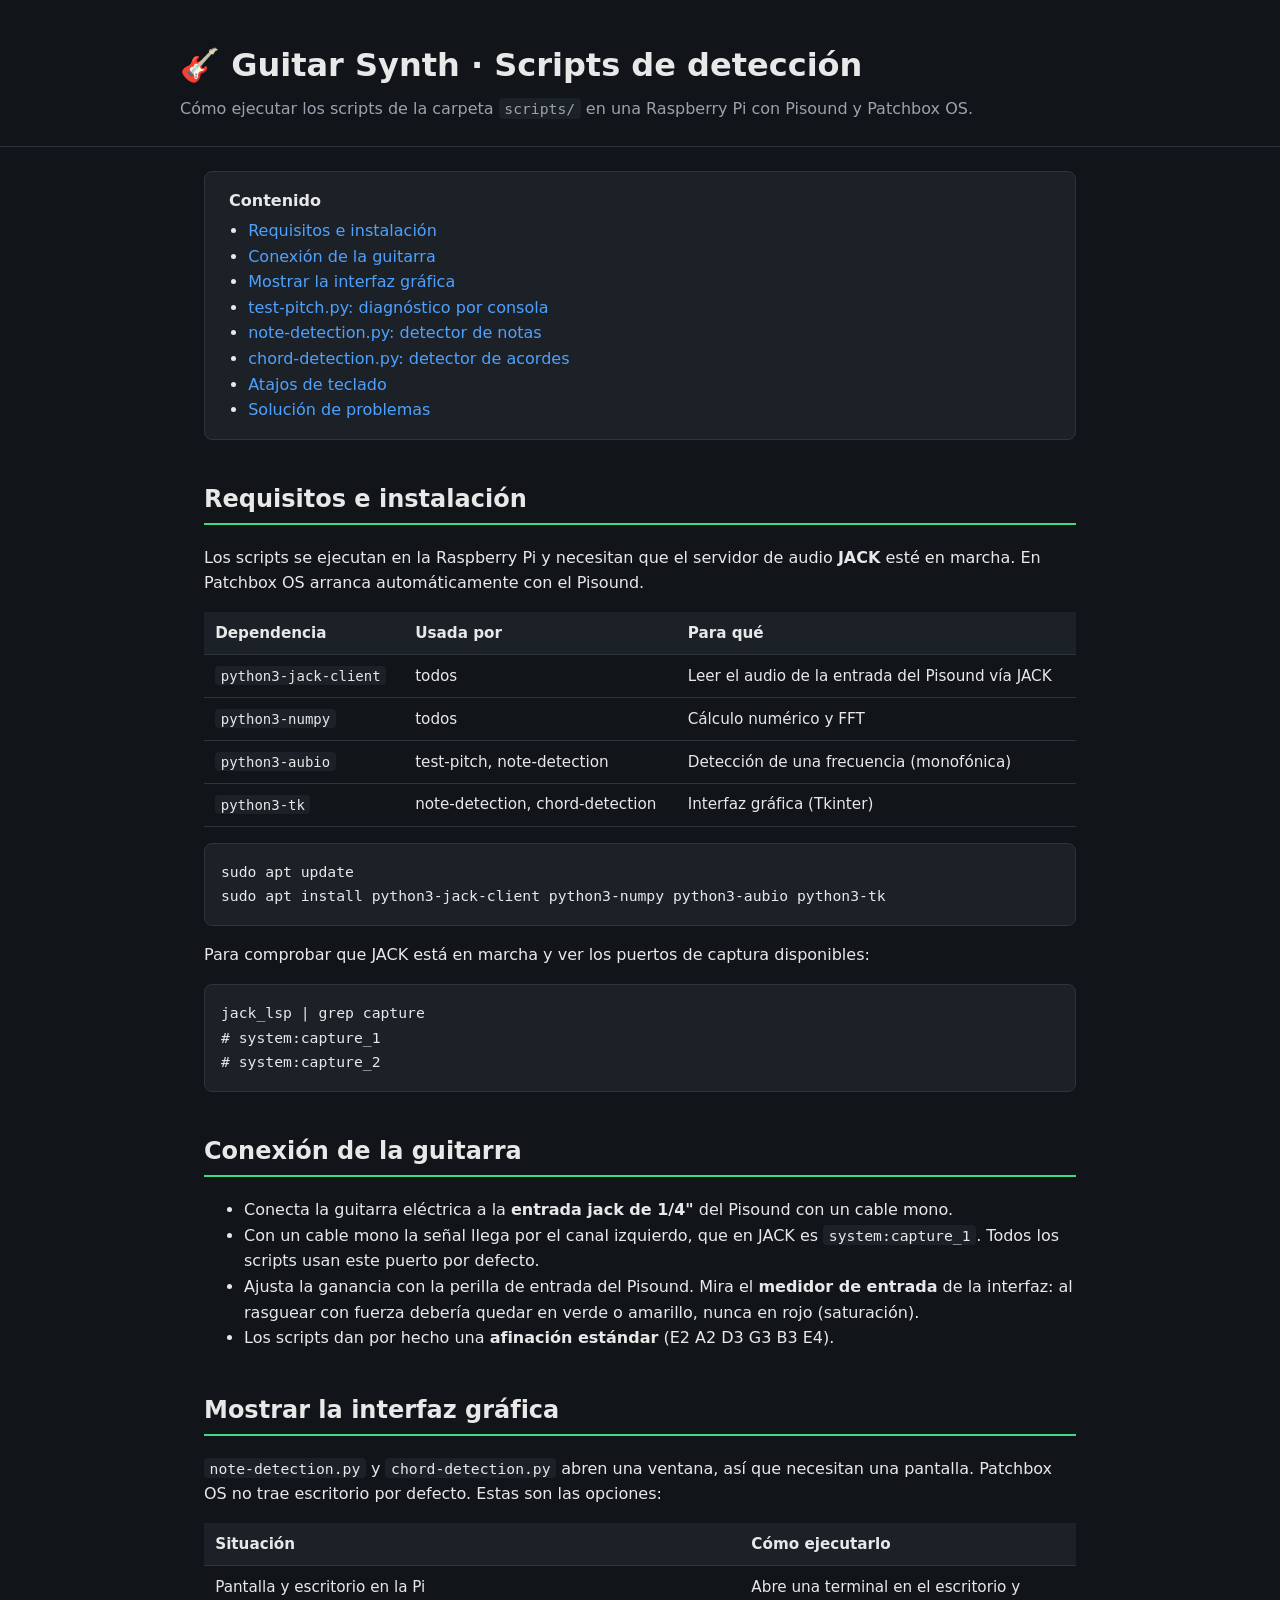
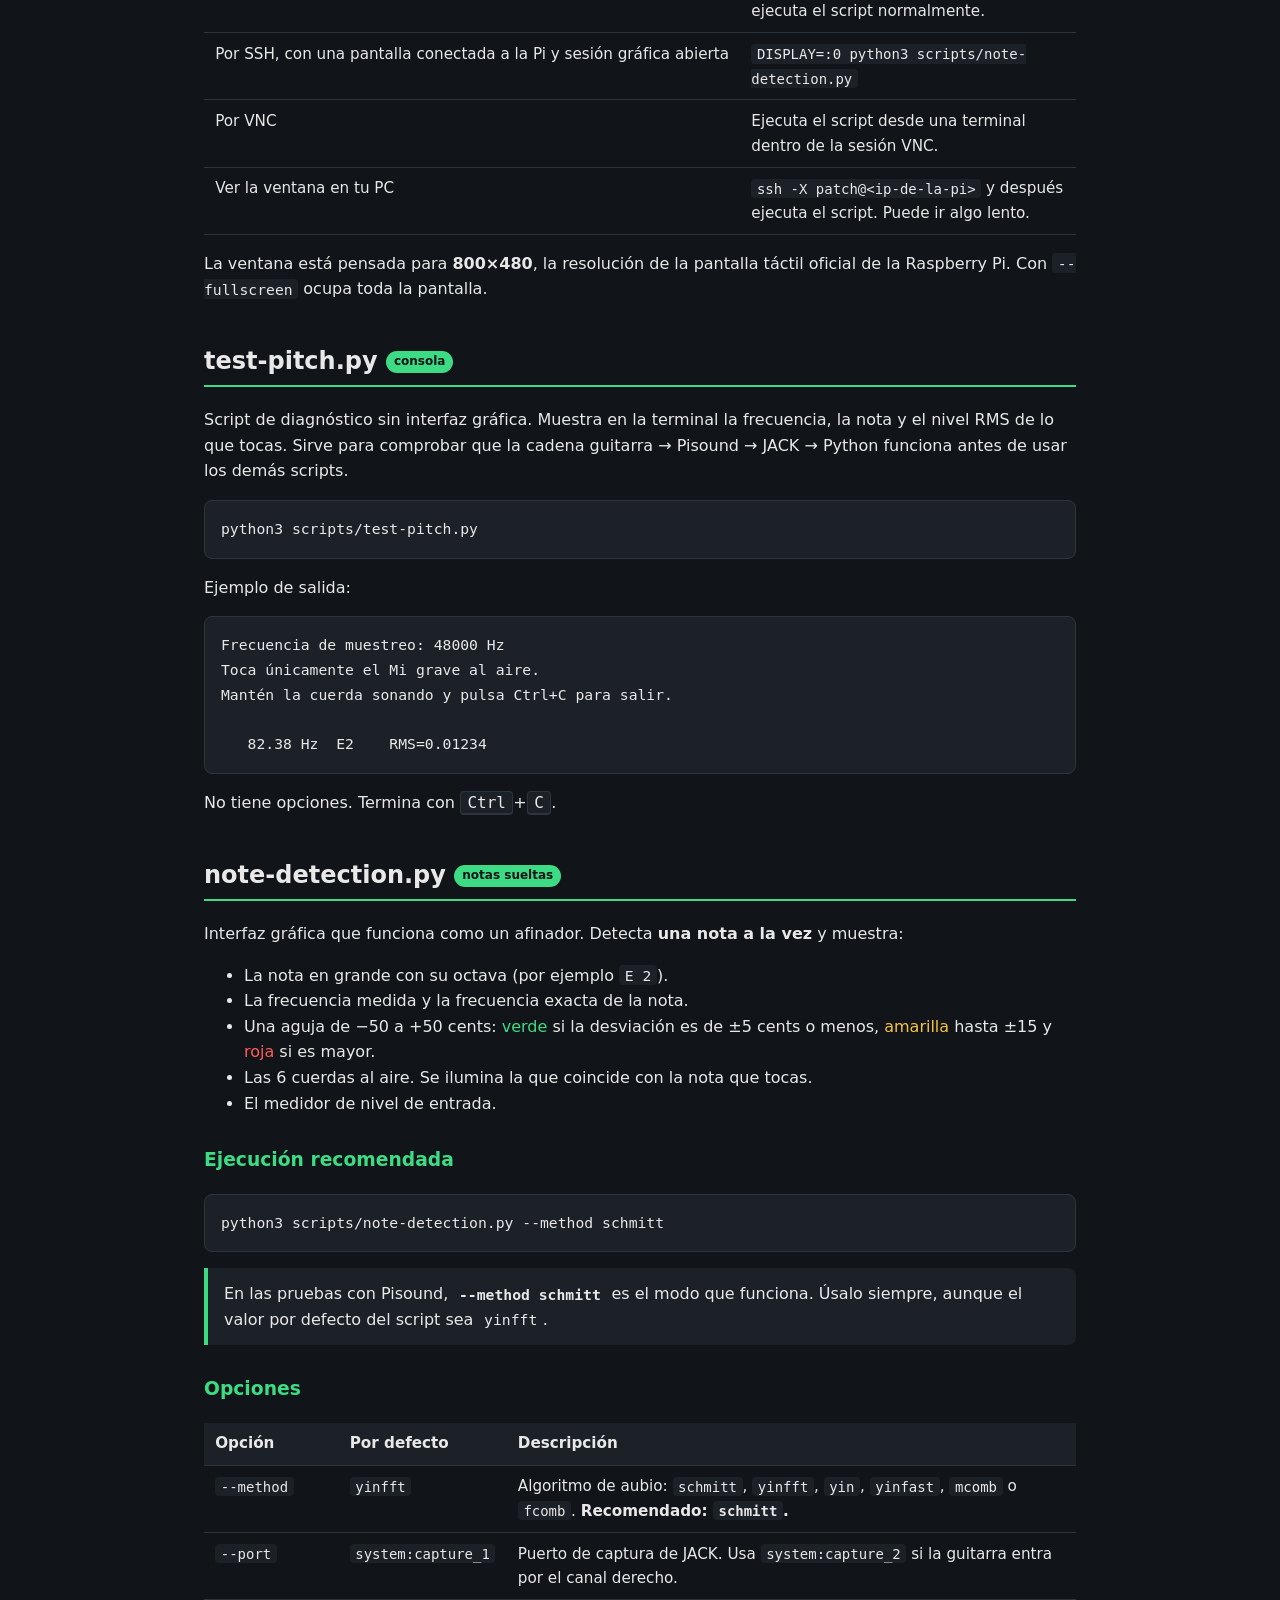
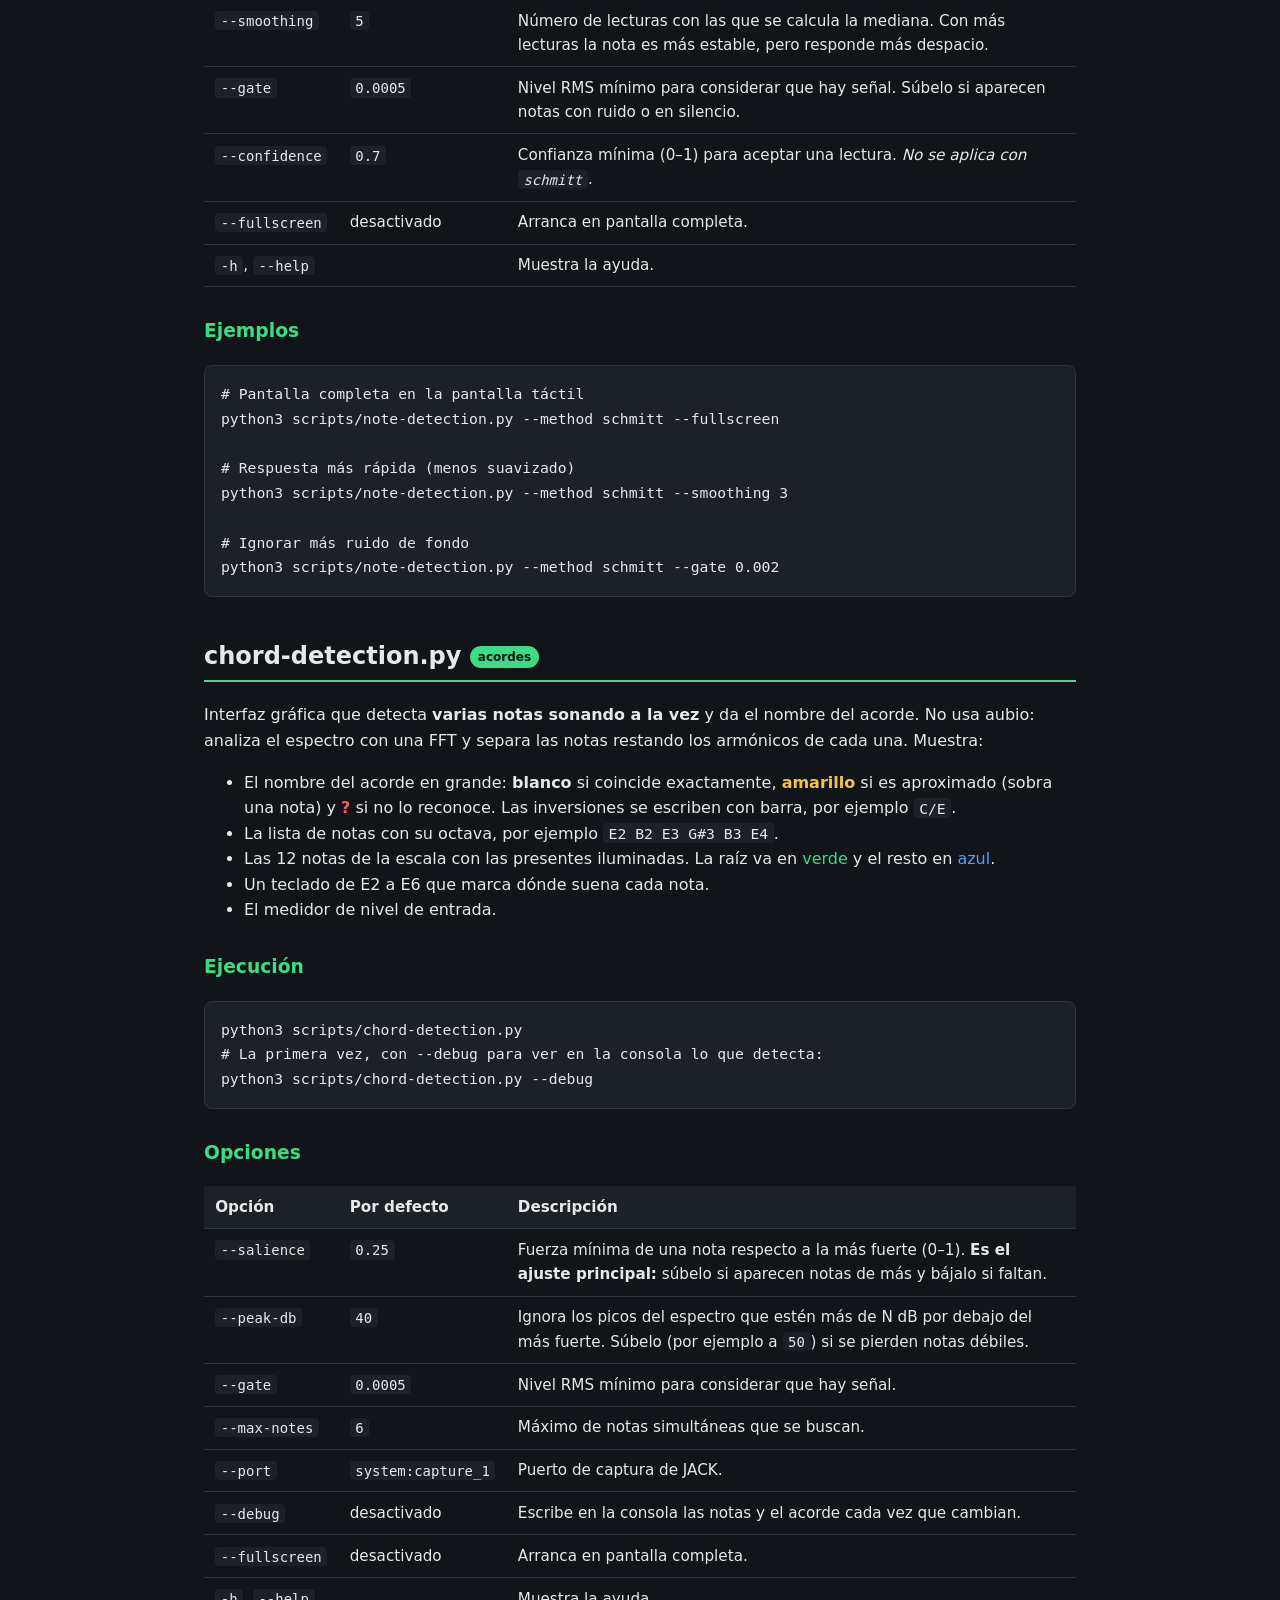
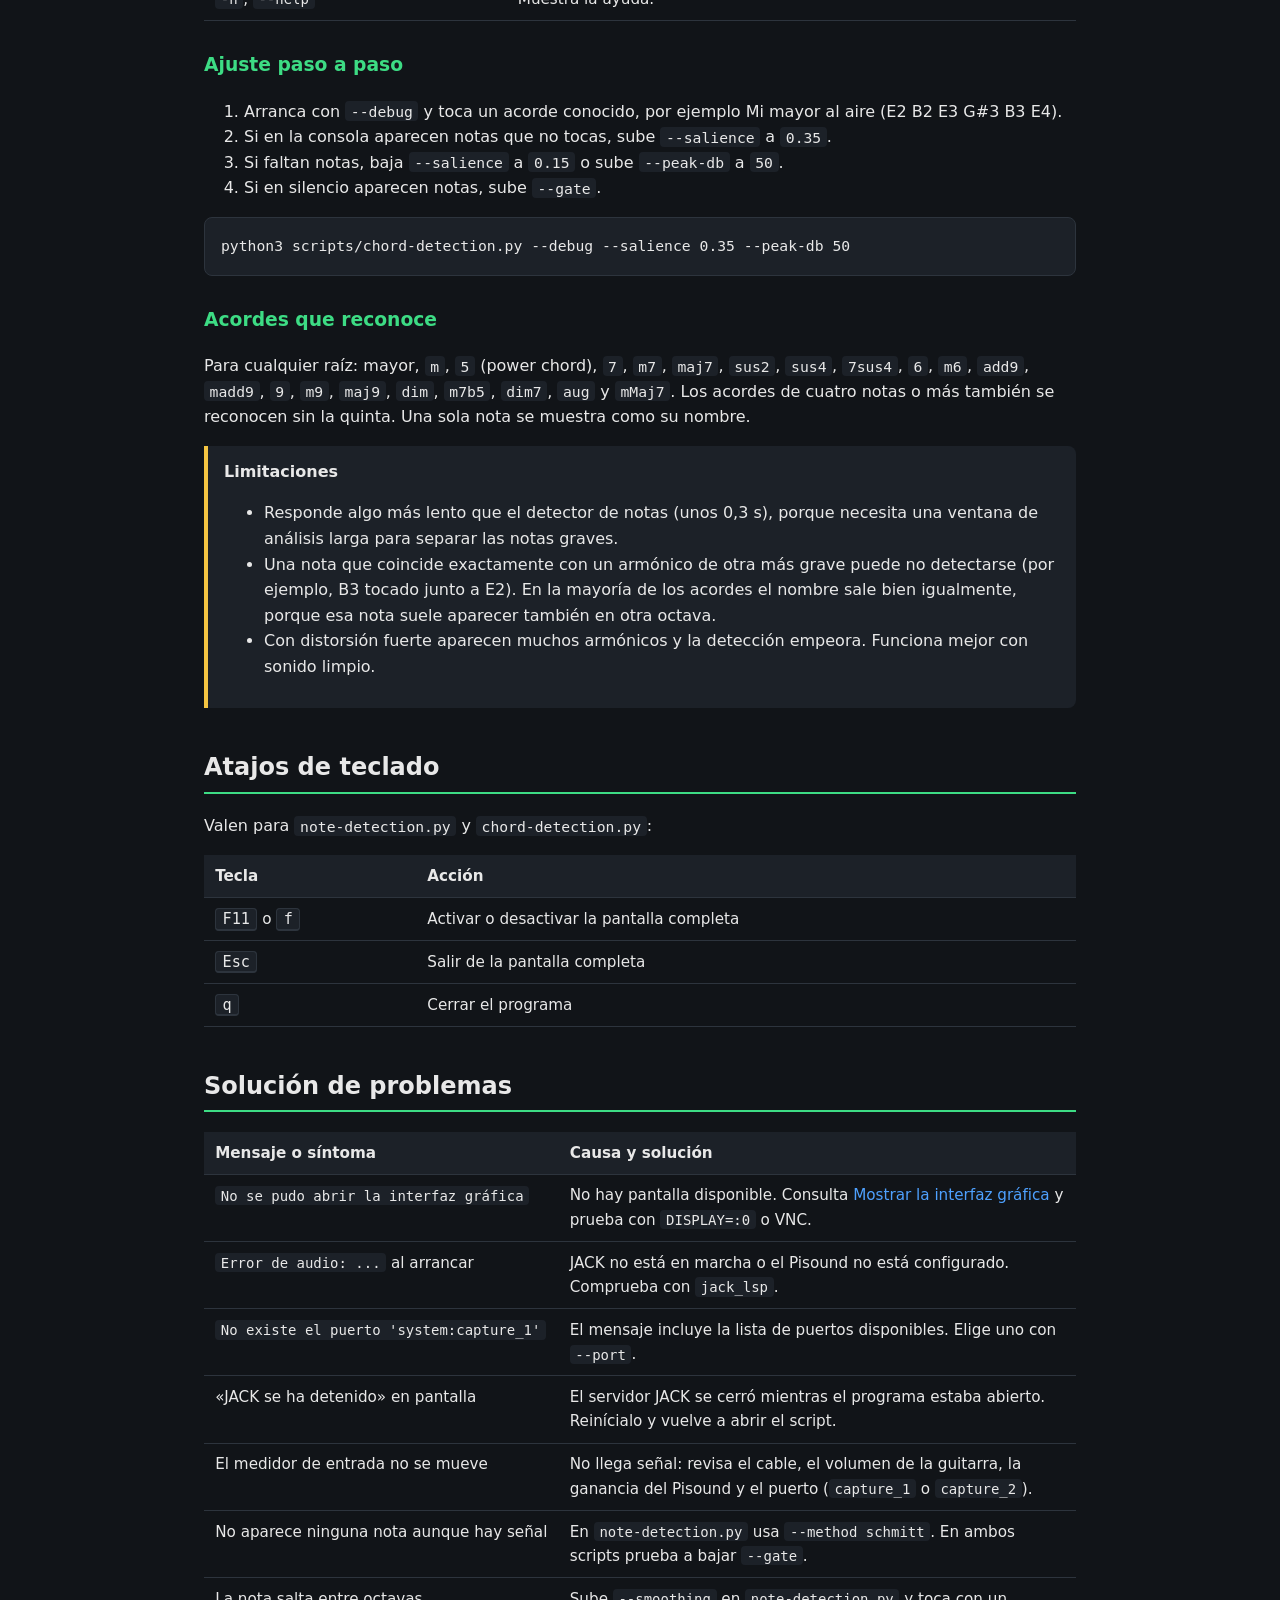
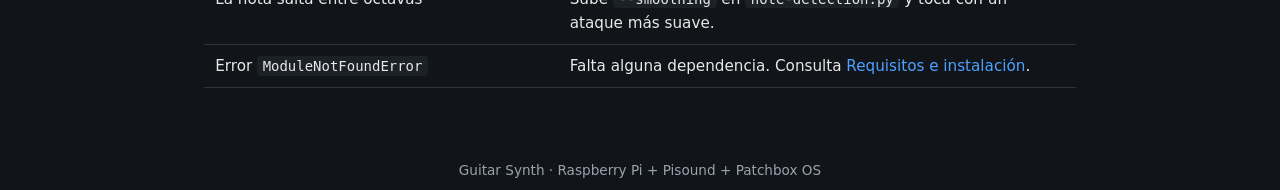
==== documentation.html @ 68bb624c "* Scripts documentation" ====
<!DOCTYPE html>
<html lang="es">
<head>
<meta charset="UTF-8">
<meta name="viewport" content="width=device-width, initial-scale=1.0">
<title>Guitar Synth · Documentación de scripts</title>
<style>
  :root {
    --bg: #111418;
    --panel: #1c2128;
    --fg: #e8e8e8;
    --dim: #9aa3ad;
    --accent: #3ddc84;
    --blue: #4ea1ff;
    --yellow: #f5c542;
    --red: #ff5c5c;
    --border: #2d343d;
  }
  * { box-sizing: border-box; }
  body {
    margin: 0;
    background: var(--bg);
    color: var(--fg);
    font-family: "DejaVu Sans", system-ui, sans-serif;
    line-height: 1.6;
  }
  header {
    padding: 2.5rem 1.5rem 1.5rem;
    border-bottom: 1px solid var(--border);
  }
  header h1 { margin: 0 0 .3rem; font-size: 2rem; }
  header p { margin: 0; color: var(--dim); }
  main { max-width: 920px; margin: 0 auto; padding: 1.5rem; }
  nav {
    background: var(--panel);
    border: 1px solid var(--border);
    border-radius: 8px;
    padding: 1rem 1.5rem;
    margin-bottom: 2rem;
  }
  nav ul { margin: .3rem 0 0; padding-left: 1.2rem; }
  a { color: var(--blue); text-decoration: none; }
  a:hover { text-decoration: underline; }
  h2 {
    margin-top: 2.5rem;
    padding-bottom: .3rem;
    border-bottom: 2px solid var(--accent);
  }
  h3 { margin-top: 1.8rem; color: var(--accent); }
  code {
    font-family: "DejaVu Sans Mono", monospace;
    background: var(--panel);
    padding: .1rem .35rem;
    border-radius: 4px;
    font-size: .92em;
  }
  pre {
    background: var(--panel);
    border: 1px solid var(--border);
    border-radius: 8px;
    padding: 1rem;
    overflow-x: auto;
  }
  pre code { background: none; padding: 0; }
  table {
    width: 100%;
    border-collapse: collapse;
    margin: 1rem 0;
    font-size: .95rem;
  }
  th, td {
    text-align: left;
    padding: .55rem .7rem;
    border-bottom: 1px solid var(--border);
    vertical-align: top;
  }
  th { background: var(--panel); }
  td:first-child { white-space: nowrap; }
  .note {
    border-left: 4px solid var(--blue);
    background: var(--panel);
    padding: .8rem 1rem;
    border-radius: 0 8px 8px 0;
    margin: 1rem 0;
  }
  .note.warn { border-color: var(--yellow); }
  .note.ok { border-color: var(--accent); }
  .badge {
    display: inline-block;
    font-size: .75rem;
    padding: .1rem .5rem;
    border-radius: 999px;
    background: var(--accent);
    color: var(--bg);
    font-weight: bold;
    vertical-align: middle;
  }
  kbd {
    font-family: "DejaVu Sans Mono", monospace;
    border: 1px solid var(--border);
    border-bottom-width: 2px;
    border-radius: 4px;
    padding: .05rem .4rem;
    background: var(--panel);
  }
  footer {
    color: var(--dim);
    text-align: center;
    padding: 2rem;
    font-size: .85rem;
  }
</style>
</head>
<body>
<header>
  <main style="padding:0">
    <h1>🎸 Guitar Synth · Scripts de detección</h1>
    <p>Cómo ejecutar los scripts de la carpeta <code>scripts/</code> en una Raspberry Pi con Pisound y Patchbox OS.</p>
  </main>
</header>

<main>
  <nav>
    <strong>Contenido</strong>
    <ul>
      <li><a href="#requisitos">Requisitos e instalación</a></li>
      <li><a href="#conexion">Conexión de la guitarra</a></li>
      <li><a href="#pantalla">Mostrar la interfaz gráfica</a></li>
      <li><a href="#test-pitch">test-pitch.py: diagnóstico por consola</a></li>
      <li><a href="#note-detection">note-detection.py: detector de notas</a></li>
      <li><a href="#chord-detection">chord-detection.py: detector de acordes</a></li>
      <li><a href="#teclas">Atajos de teclado</a></li>
      <li><a href="#problemas">Solución de problemas</a></li>
    </ul>
  </nav>

  <!-- ─────────────────────────────────────────── -->
  <h2 id="requisitos">Requisitos e instalación</h2>
  <p>Los scripts se ejecutan en la Raspberry Pi y necesitan que el servidor de audio <strong>JACK</strong> esté en marcha. En Patchbox OS arranca automáticamente con el Pisound.</p>

  <table>
    <tr><th>Dependencia</th><th>Usada por</th><th>Para qué</th></tr>
    <tr><td><code>python3-jack-client</code></td><td>todos</td><td>Leer el audio de la entrada del Pisound vía JACK</td></tr>
    <tr><td><code>python3-numpy</code></td><td>todos</td><td>Cálculo numérico y FFT</td></tr>
    <tr><td><code>python3-aubio</code></td><td>test-pitch, note-detection</td><td>Detección de una frecuencia (monofónica)</td></tr>
    <tr><td><code>python3-tk</code></td><td>note-detection, chord-detection</td><td>Interfaz gráfica (Tkinter)</td></tr>
  </table>

<pre><code>sudo apt update
sudo apt install python3-jack-client python3-numpy python3-aubio python3-tk</code></pre>

  <p>Para comprobar que JACK está en marcha y ver los puertos de captura disponibles:</p>
<pre><code>jack_lsp | grep capture
# system:capture_1
# system:capture_2</code></pre>

  <!-- ─────────────────────────────────────────── -->
  <h2 id="conexion">Conexión de la guitarra</h2>
  <ul>
    <li>Conecta la guitarra eléctrica a la <strong>entrada jack de 1/4"</strong> del Pisound con un cable mono.</li>
    <li>Con un cable mono la señal llega por el canal izquierdo, que en JACK es <code>system:capture_1</code>. Todos los scripts usan este puerto por defecto.</li>
    <li>Ajusta la ganancia con la perilla de entrada del Pisound. Mira el <strong>medidor de entrada</strong> de la interfaz: al rasguear con fuerza debería quedar en verde o amarillo, nunca en rojo (saturación).</li>
    <li>Los scripts dan por hecho una <strong>afinación estándar</strong> (E2 A2 D3 G3 B3 E4).</li>
  </ul>

  <!-- ─────────────────────────────────────────── -->
  <h2 id="pantalla">Mostrar la interfaz gráfica</h2>
  <p><code>note-detection.py</code> y <code>chord-detection.py</code> abren una ventana, así que necesitan una pantalla. Patchbox OS no trae escritorio por defecto. Estas son las opciones:</p>
  <table>
    <tr><th>Situación</th><th>Cómo ejecutarlo</th></tr>
    <tr><td>Pantalla y escritorio en la Pi</td><td>Abre una terminal en el escritorio y ejecuta el script normalmente.</td></tr>
    <tr><td>Por SSH, con una pantalla conectada a la Pi y sesión gráfica abierta</td><td><code>DISPLAY=:0 python3 scripts/note-detection.py</code></td></tr>
    <tr><td>Por VNC</td><td>Ejecuta el script desde una terminal dentro de la sesión VNC.</td></tr>
    <tr><td>Ver la ventana en tu PC</td><td><code>ssh -X patch@&lt;ip-de-la-pi&gt;</code> y después ejecuta el script. Puede ir algo lento.</td></tr>
  </table>
  <p>La ventana está pensada para <strong>800×480</strong>, la resolución de la pantalla táctil oficial de la Raspberry Pi. Con <code>--fullscreen</code> ocupa toda la pantalla.</p>

  <!-- ─────────────────────────────────────────── -->
  <h2 id="test-pitch">test-pitch.py <span class="badge">consola</span></h2>
  <p>Script de diagnóstico sin interfaz gráfica. Muestra en la terminal la frecuencia, la nota y el nivel RMS de lo que tocas. Sirve para comprobar que la cadena guitarra → Pisound → JACK → Python funciona antes de usar los demás scripts.</p>
<pre><code>python3 scripts/test-pitch.py</code></pre>
  <p>Ejemplo de salida:</p>
<pre><code>Frecuencia de muestreo: 48000 Hz
Toca únicamente el Mi grave al aire.
Mantén la cuerda sonando y pulsa Ctrl+C para salir.

   82.38 Hz  E2    RMS=0.01234</code></pre>
  <p>No tiene opciones. Termina con <kbd>Ctrl</kbd>+<kbd>C</kbd>.</p>

  <!-- ─────────────────────────────────────────── -->
  <h2 id="note-detection">note-detection.py <span class="badge">notas sueltas</span></h2>
  <p>Interfaz gráfica que funciona como un afinador. Detecta <strong>una nota a la vez</strong> y muestra:</p>
  <ul>
    <li>La nota en grande con su octava (por ejemplo <code>E 2</code>).</li>
    <li>La frecuencia medida y la frecuencia exacta de la nota.</li>
    <li>Una aguja de −50 a +50 cents: <span style="color:var(--accent)">verde</span> si la desviación es de ±5 cents o menos, <span style="color:var(--yellow)">amarilla</span> hasta ±15 y <span style="color:var(--red)">roja</span> si es mayor.</li>
    <li>Las 6 cuerdas al aire. Se ilumina la que coincide con la nota que tocas.</li>
    <li>El medidor de nivel de entrada.</li>
  </ul>

  <h3>Ejecución recomendada</h3>
<pre><code>python3 scripts/note-detection.py --method schmitt</code></pre>
  <div class="note ok">En las pruebas con Pisound, <strong><code>--method schmitt</code></strong> es el modo que funciona. Úsalo siempre, aunque el valor por defecto del script sea <code>yinfft</code>.</div>

  <h3>Opciones</h3>
  <table>
    <tr><th>Opción</th><th>Por defecto</th><th>Descripción</th></tr>
    <tr><td><code>--method</code></td><td><code>yinfft</code></td><td>Algoritmo de aubio: <code>schmitt</code>, <code>yinfft</code>, <code>yin</code>, <code>yinfast</code>, <code>mcomb</code> o <code>fcomb</code>. <strong>Recomendado: <code>schmitt</code>.</strong></td></tr>
    <tr><td><code>--port</code></td><td><code>system:capture_1</code></td><td>Puerto de captura de JACK. Usa <code>system:capture_2</code> si la guitarra entra por el canal derecho.</td></tr>
    <tr><td><code>--smoothing</code></td><td><code>5</code></td><td>Número de lecturas con las que se calcula la mediana. Con más lecturas la nota es más estable, pero responde más despacio.</td></tr>
    <tr><td><code>--gate</code></td><td><code>0.0005</code></td><td>Nivel RMS mínimo para considerar que hay señal. Súbelo si aparecen notas con ruido o en silencio.</td></tr>
    <tr><td><code>--confidence</code></td><td><code>0.7</code></td><td>Confianza mínima (0–1) para aceptar una lectura. <em>No se aplica con <code>schmitt</code>.</em></td></tr>
    <tr><td><code>--fullscreen</code></td><td>desactivado</td><td>Arranca en pantalla completa.</td></tr>
    <tr><td><code>-h</code>, <code>--help</code></td><td></td><td>Muestra la ayuda.</td></tr>
  </table>

  <h3>Ejemplos</h3>
<pre><code># Pantalla completa en la pantalla táctil
python3 scripts/note-detection.py --method schmitt --fullscreen

# Respuesta más rápida (menos suavizado)
python3 scripts/note-detection.py --method schmitt --smoothing 3

# Ignorar más ruido de fondo
python3 scripts/note-detection.py --method schmitt --gate 0.002</code></pre>

  <!-- ─────────────────────────────────────────── -->
  <h2 id="chord-detection">chord-detection.py <span class="badge">acordes</span></h2>
  <p>Interfaz gráfica que detecta <strong>varias notas sonando a la vez</strong> y da el nombre del acorde. No usa aubio: analiza el espectro con una FFT y separa las notas restando los armónicos de cada una. Muestra:</p>
  <ul>
    <li>El nombre del acorde en grande: <strong>blanco</strong> si coincide exactamente, <span style="color:var(--yellow)"><strong>amarillo</strong></span> si es aproximado (sobra una nota) y <span style="color:var(--red)"><strong>?</strong></span> si no lo reconoce. Las inversiones se escriben con barra, por ejemplo <code>C/E</code>.</li>
    <li>La lista de notas con su octava, por ejemplo <code>E2 B2 E3 G#3 B3 E4</code>.</li>
    <li>Las 12 notas de la escala con las presentes iluminadas. La raíz va en <span style="color:var(--accent)">verde</span> y el resto en <span style="color:var(--blue)">azul</span>.</li>
    <li>Un teclado de E2 a E6 que marca dónde suena cada nota.</li>
    <li>El medidor de nivel de entrada.</li>
  </ul>

  <h3>Ejecución</h3>
<pre><code>python3 scripts/chord-detection.py
# La primera vez, con --debug para ver en la consola lo que detecta:
python3 scripts/chord-detection.py --debug</code></pre>

  <h3>Opciones</h3>
  <table>
    <tr><th>Opción</th><th>Por defecto</th><th>Descripción</th></tr>
    <tr><td><code>--salience</code></td><td><code>0.25</code></td><td>Fuerza mínima de una nota respecto a la más fuerte (0–1). <strong>Es el ajuste principal:</strong> súbelo si aparecen notas de más y bájalo si faltan.</td></tr>
    <tr><td><code>--peak-db</code></td><td><code>40</code></td><td>Ignora los picos del espectro que estén más de N dB por debajo del más fuerte. Súbelo (por ejemplo a <code>50</code>) si se pierden notas débiles.</td></tr>
    <tr><td><code>--gate</code></td><td><code>0.0005</code></td><td>Nivel RMS mínimo para considerar que hay señal.</td></tr>
    <tr><td><code>--max-notes</code></td><td><code>6</code></td><td>Máximo de notas simultáneas que se buscan.</td></tr>
    <tr><td><code>--port</code></td><td><code>system:capture_1</code></td><td>Puerto de captura de JACK.</td></tr>
    <tr><td><code>--debug</code></td><td>desactivado</td><td>Escribe en la consola las notas y el acorde cada vez que cambian.</td></tr>
    <tr><td><code>--fullscreen</code></td><td>desactivado</td><td>Arranca en pantalla completa.</td></tr>
    <tr><td><code>-h</code>, <code>--help</code></td><td></td><td>Muestra la ayuda.</td></tr>
  </table>

  <h3>Ajuste paso a paso</h3>
  <ol>
    <li>Arranca con <code>--debug</code> y toca un acorde conocido, por ejemplo Mi mayor al aire (E2 B2 E3 G#3 B3 E4).</li>
    <li>Si en la consola aparecen notas que no tocas, sube <code>--salience</code> a <code>0.35</code>.</li>
    <li>Si faltan notas, baja <code>--salience</code> a <code>0.15</code> o sube <code>--peak-db</code> a <code>50</code>.</li>
    <li>Si en silencio aparecen notas, sube <code>--gate</code>.</li>
  </ol>
<pre><code>python3 scripts/chord-detection.py --debug --salience 0.35 --peak-db 50</code></pre>

  <h3>Acordes que reconoce</h3>
  <p>Para cualquier raíz: mayor, <code>m</code>, <code>5</code> (power chord), <code>7</code>, <code>m7</code>, <code>maj7</code>, <code>sus2</code>, <code>sus4</code>, <code>7sus4</code>, <code>6</code>, <code>m6</code>, <code>add9</code>, <code>madd9</code>, <code>9</code>, <code>m9</code>, <code>maj9</code>, <code>dim</code>, <code>m7b5</code>, <code>dim7</code>, <code>aug</code> y <code>mMaj7</code>. Los acordes de cuatro notas o más también se reconocen sin la quinta. Una sola nota se muestra como su nombre.</p>

  <div class="note warn">
    <strong>Limitaciones</strong>
    <ul>
      <li>Responde algo más lento que el detector de notas (unos 0,3 s), porque necesita una ventana de análisis larga para separar las notas graves.</li>
      <li>Una nota que coincide exactamente con un armónico de otra más grave puede no detectarse (por ejemplo, B3 tocado junto a E2). En la mayoría de los acordes el nombre sale bien igualmente, porque esa nota suele aparecer también en otra octava.</li>
      <li>Con distorsión fuerte aparecen muchos armónicos y la detección empeora. Funciona mejor con sonido limpio.</li>
    </ul>
  </div>

  <!-- ─────────────────────────────────────────── -->
  <h2 id="teclas">Atajos de teclado</h2>
  <p>Valen para <code>note-detection.py</code> y <code>chord-detection.py</code>:</p>
  <table>
    <tr><th>Tecla</th><th>Acción</th></tr>
    <tr><td><kbd>F11</kbd> o <kbd>f</kbd></td><td>Activar o desactivar la pantalla completa</td></tr>
    <tr><td><kbd>Esc</kbd></td><td>Salir de la pantalla completa</td></tr>
    <tr><td><kbd>q</kbd></td><td>Cerrar el programa</td></tr>
  </table>

  <!-- ─────────────────────────────────────────── -->
  <h2 id="problemas">Solución de problemas</h2>
  <table>
    <tr><th>Mensaje o síntoma</th><th>Causa y solución</th></tr>
    <tr>
      <td><code>No se pudo abrir la interfaz gráfica</code></td>
      <td>No hay pantalla disponible. Consulta <a href="#pantalla">Mostrar la interfaz gráfica</a> y prueba con <code>DISPLAY=:0</code> o VNC.</td>
    </tr>
    <tr>
      <td><code>Error de audio: ...</code> al arrancar</td>
      <td>JACK no está en marcha o el Pisound no está configurado. Comprueba con <code>jack_lsp</code>.</td>
    </tr>
    <tr>
      <td><code>No existe el puerto 'system:capture_1'</code></td>
      <td>El mensaje incluye la lista de puertos disponibles. Elige uno con <code>--port</code>.</td>
    </tr>
    <tr>
      <td>«JACK se ha detenido» en pantalla</td>
      <td>El servidor JACK se cerró mientras el programa estaba abierto. Reinícialo y vuelve a abrir el script.</td>
    </tr>
    <tr>
      <td>El medidor de entrada no se mueve</td>
      <td>No llega señal: revisa el cable, el volumen de la guitarra, la ganancia del Pisound y el puerto (<code>capture_1</code> o <code>capture_2</code>).</td>
    </tr>
    <tr>
      <td>No aparece ninguna nota aunque hay señal</td>
      <td>En <code>note-detection.py</code> usa <code>--method schmitt</code>. En ambos scripts prueba a bajar <code>--gate</code>.</td>
    </tr>
    <tr>
      <td>La nota salta entre octavas</td>
      <td>Sube <code>--smoothing</code> en <code>note-detection.py</code> y toca con un ataque más suave.</td>
    </tr>
    <tr>
      <td>Error <code>ModuleNotFoundError</code></td>
      <td>Falta alguna dependencia. Consulta <a href="#requisitos">Requisitos e instalación</a>.</td>
    </tr>
  </table>
</main>

<footer>Guitar Synth · Raspberry Pi + Pisound + Patchbox OS</footer>
</body>
</html>
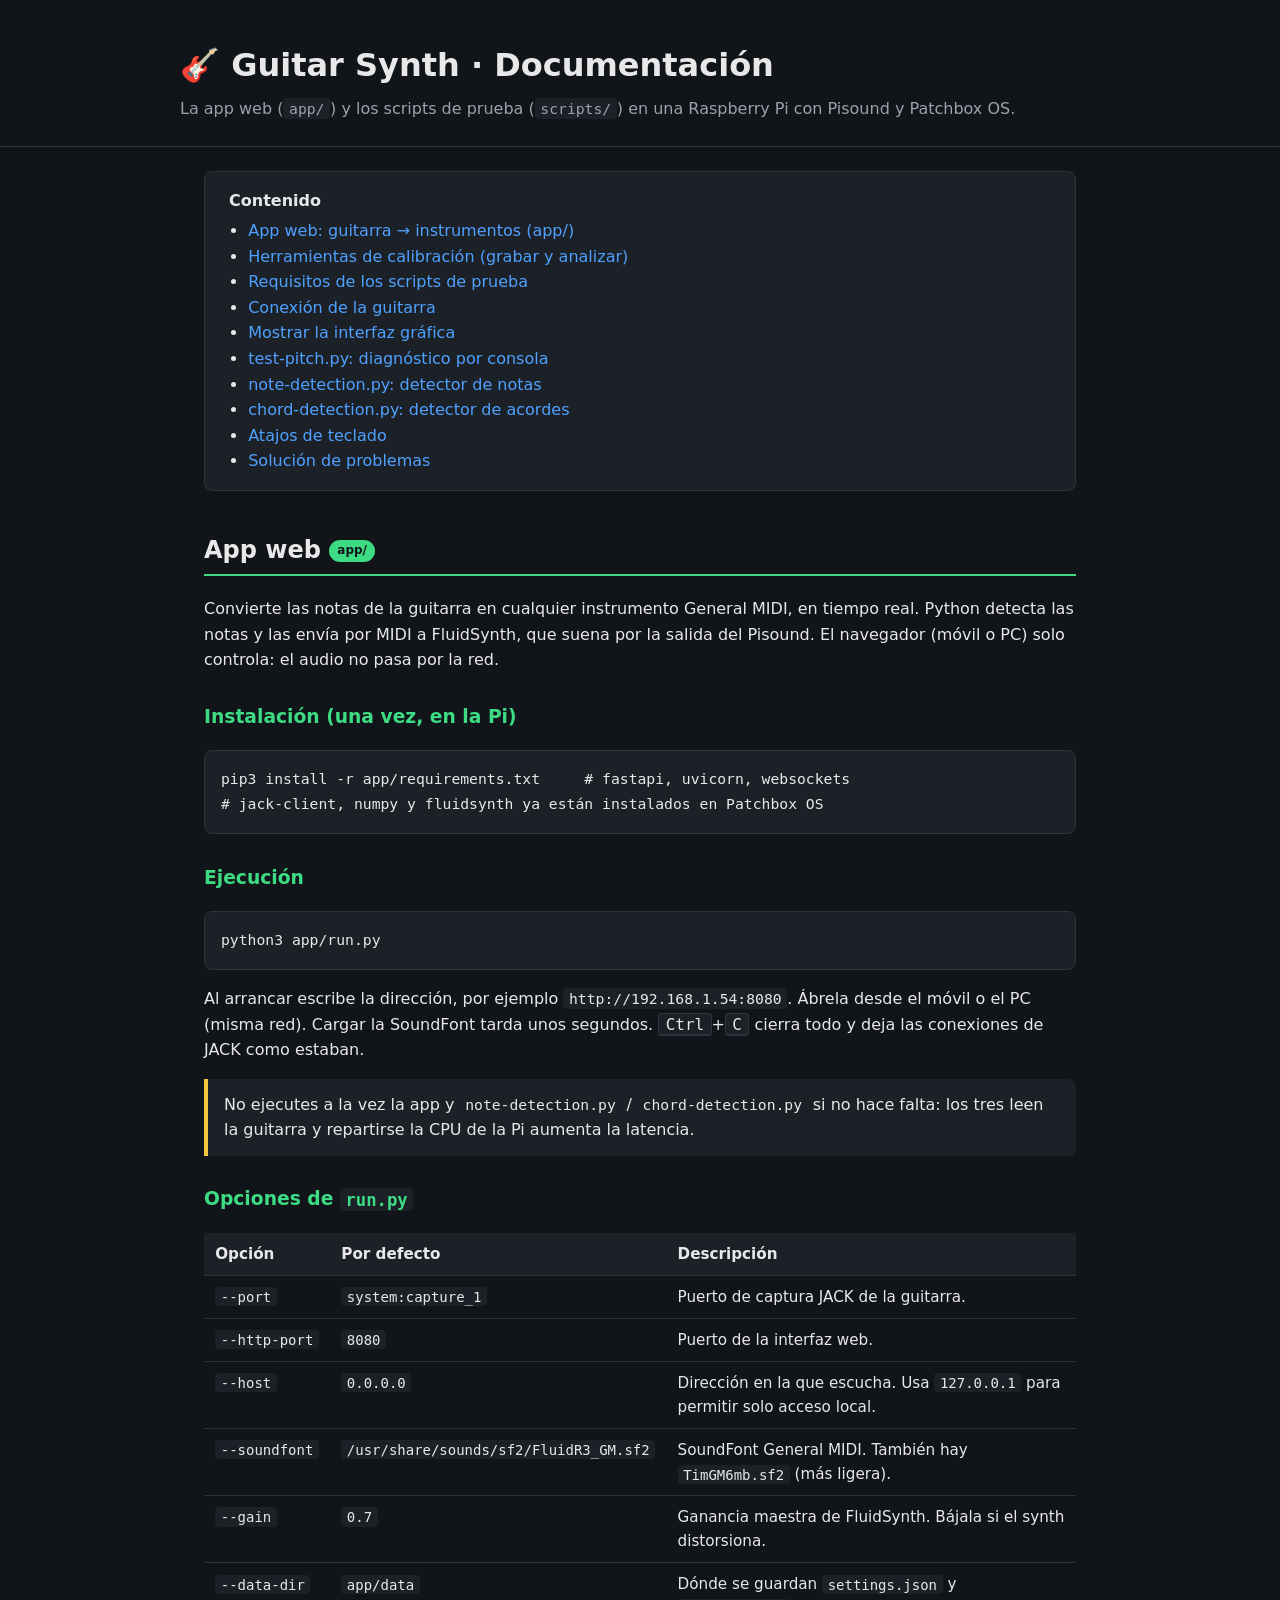
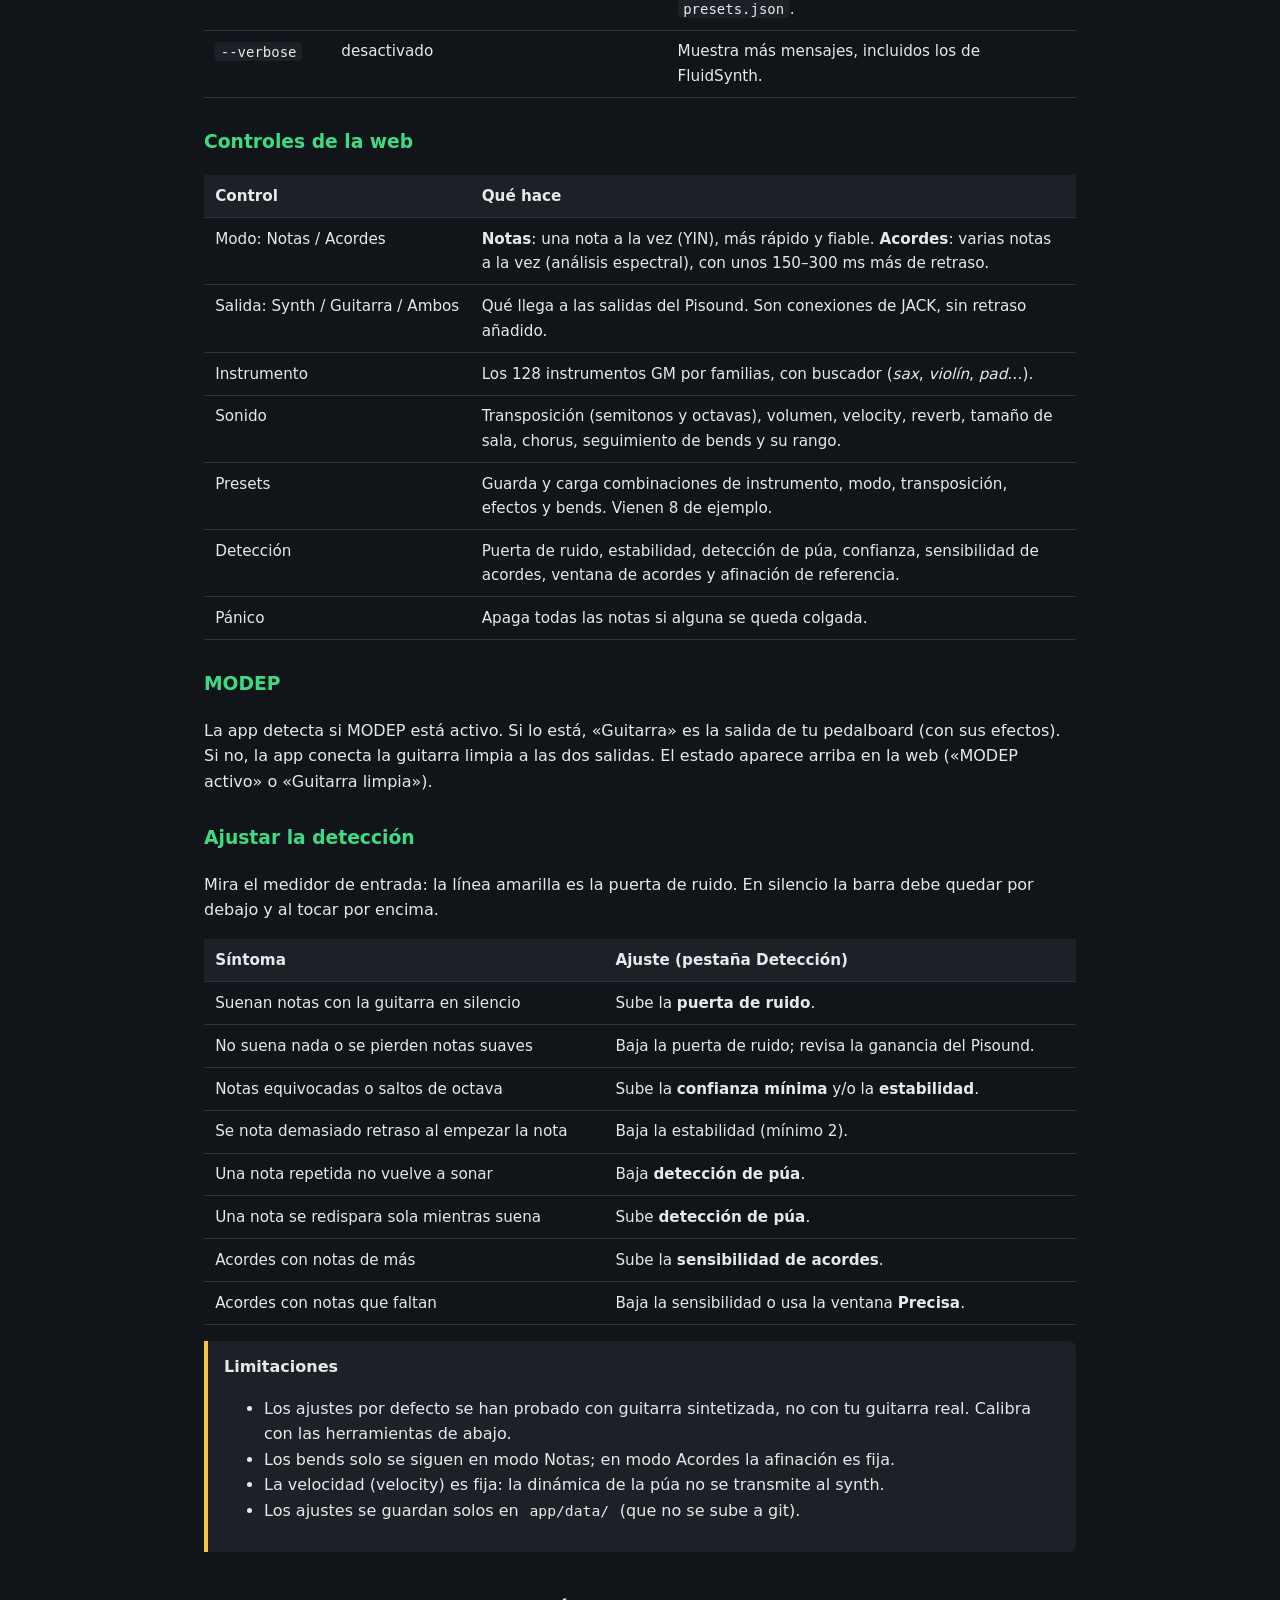
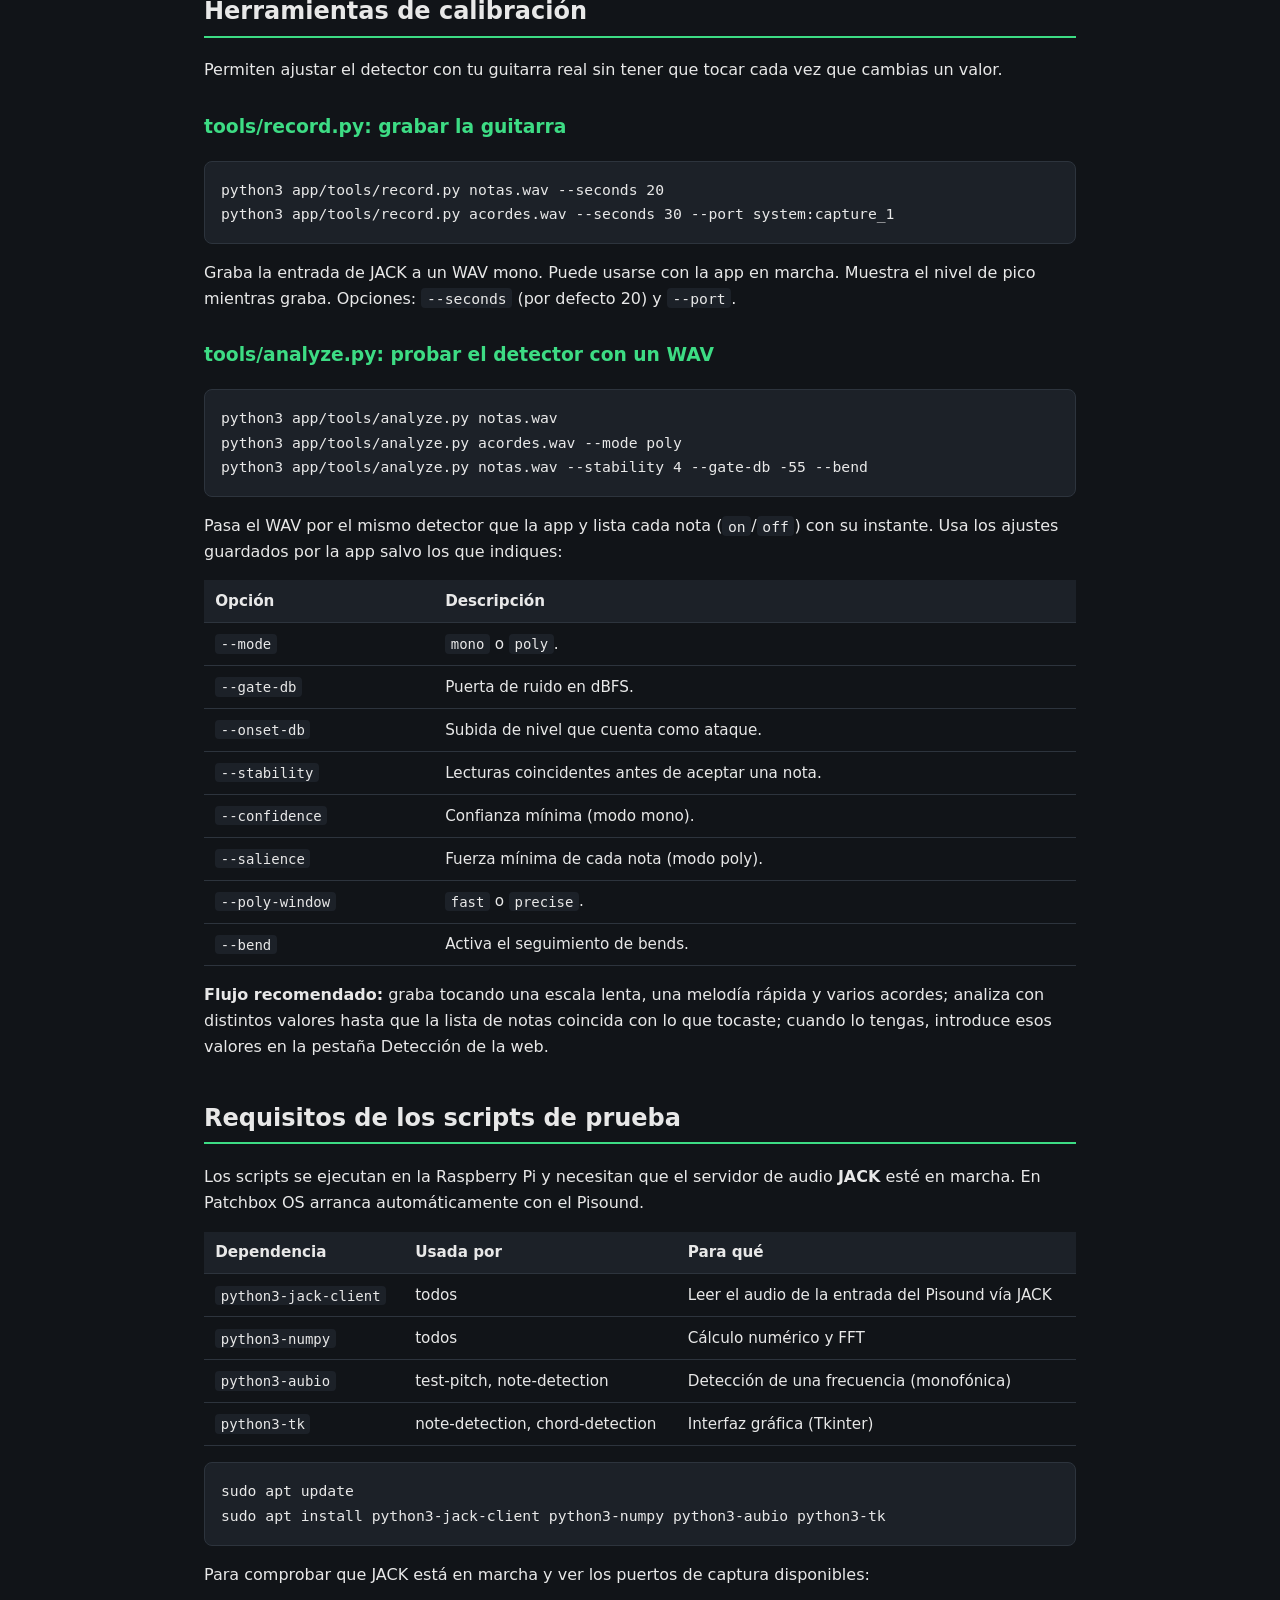
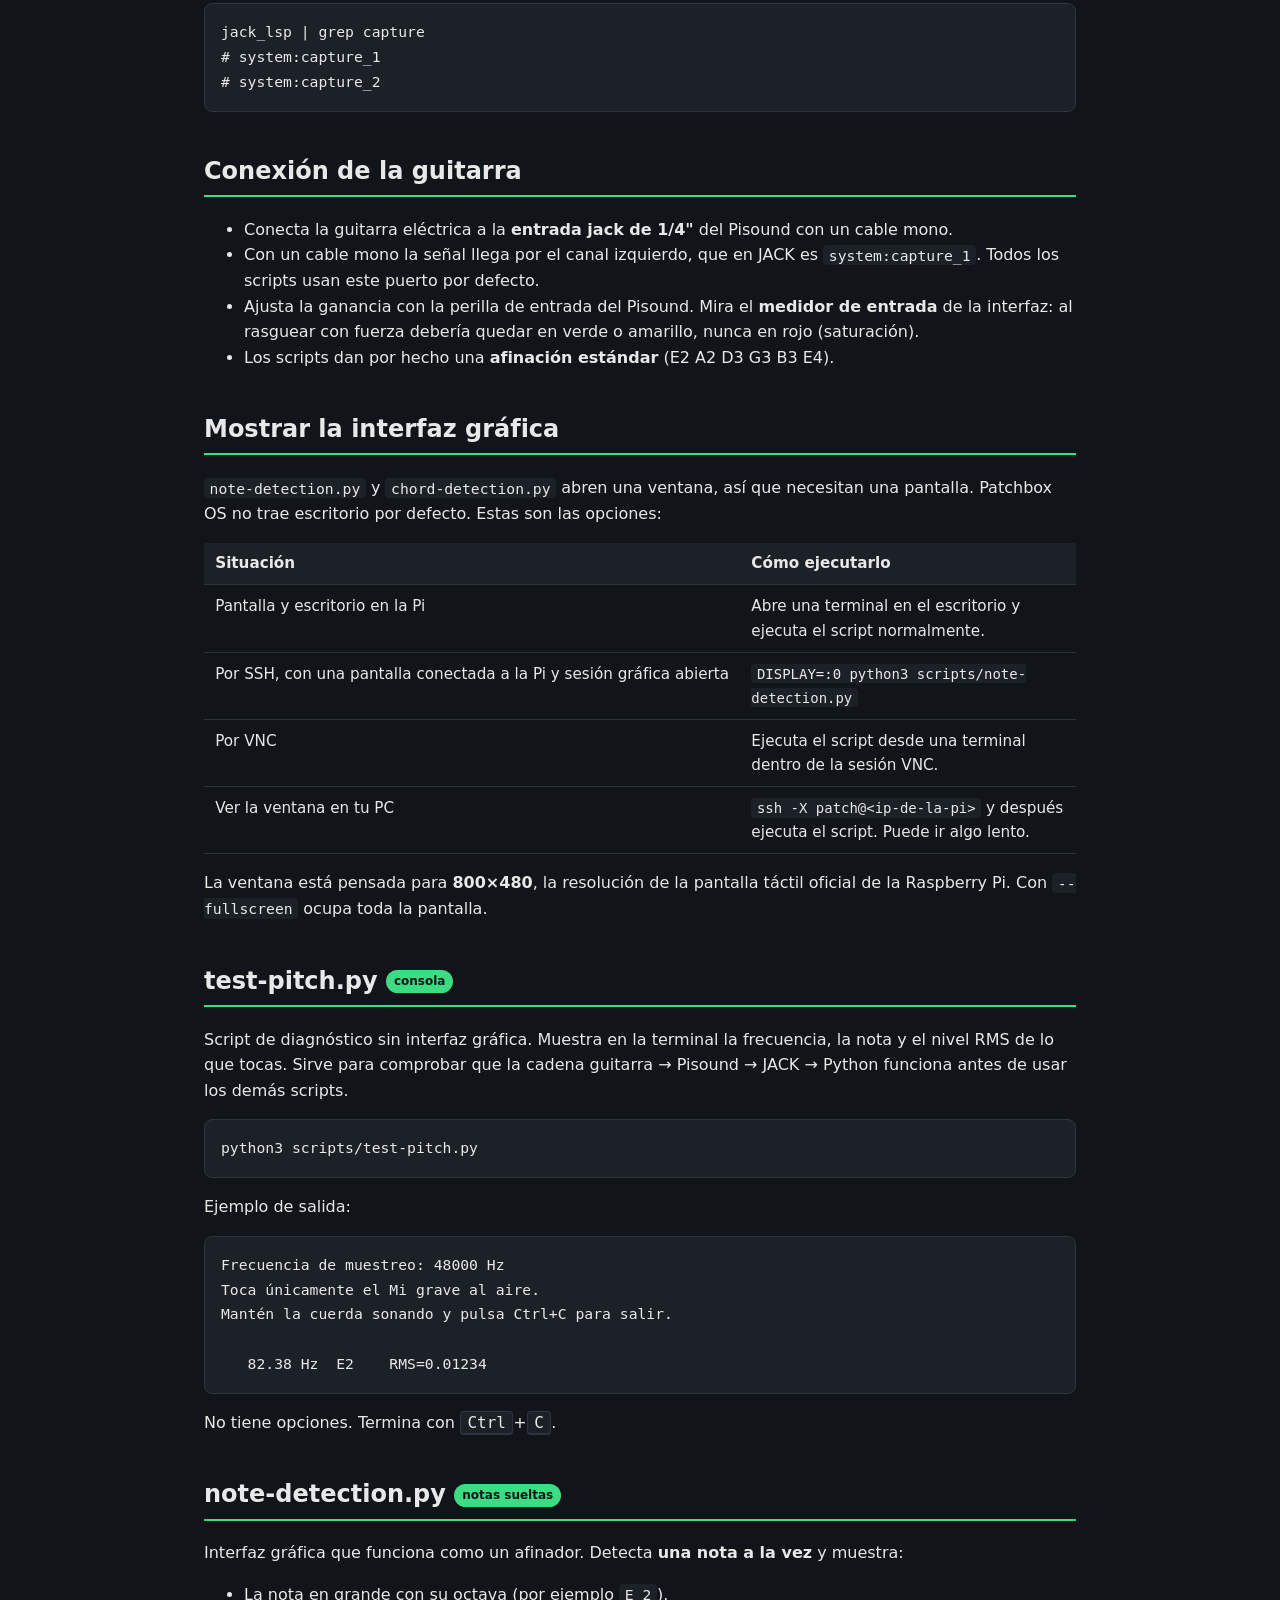
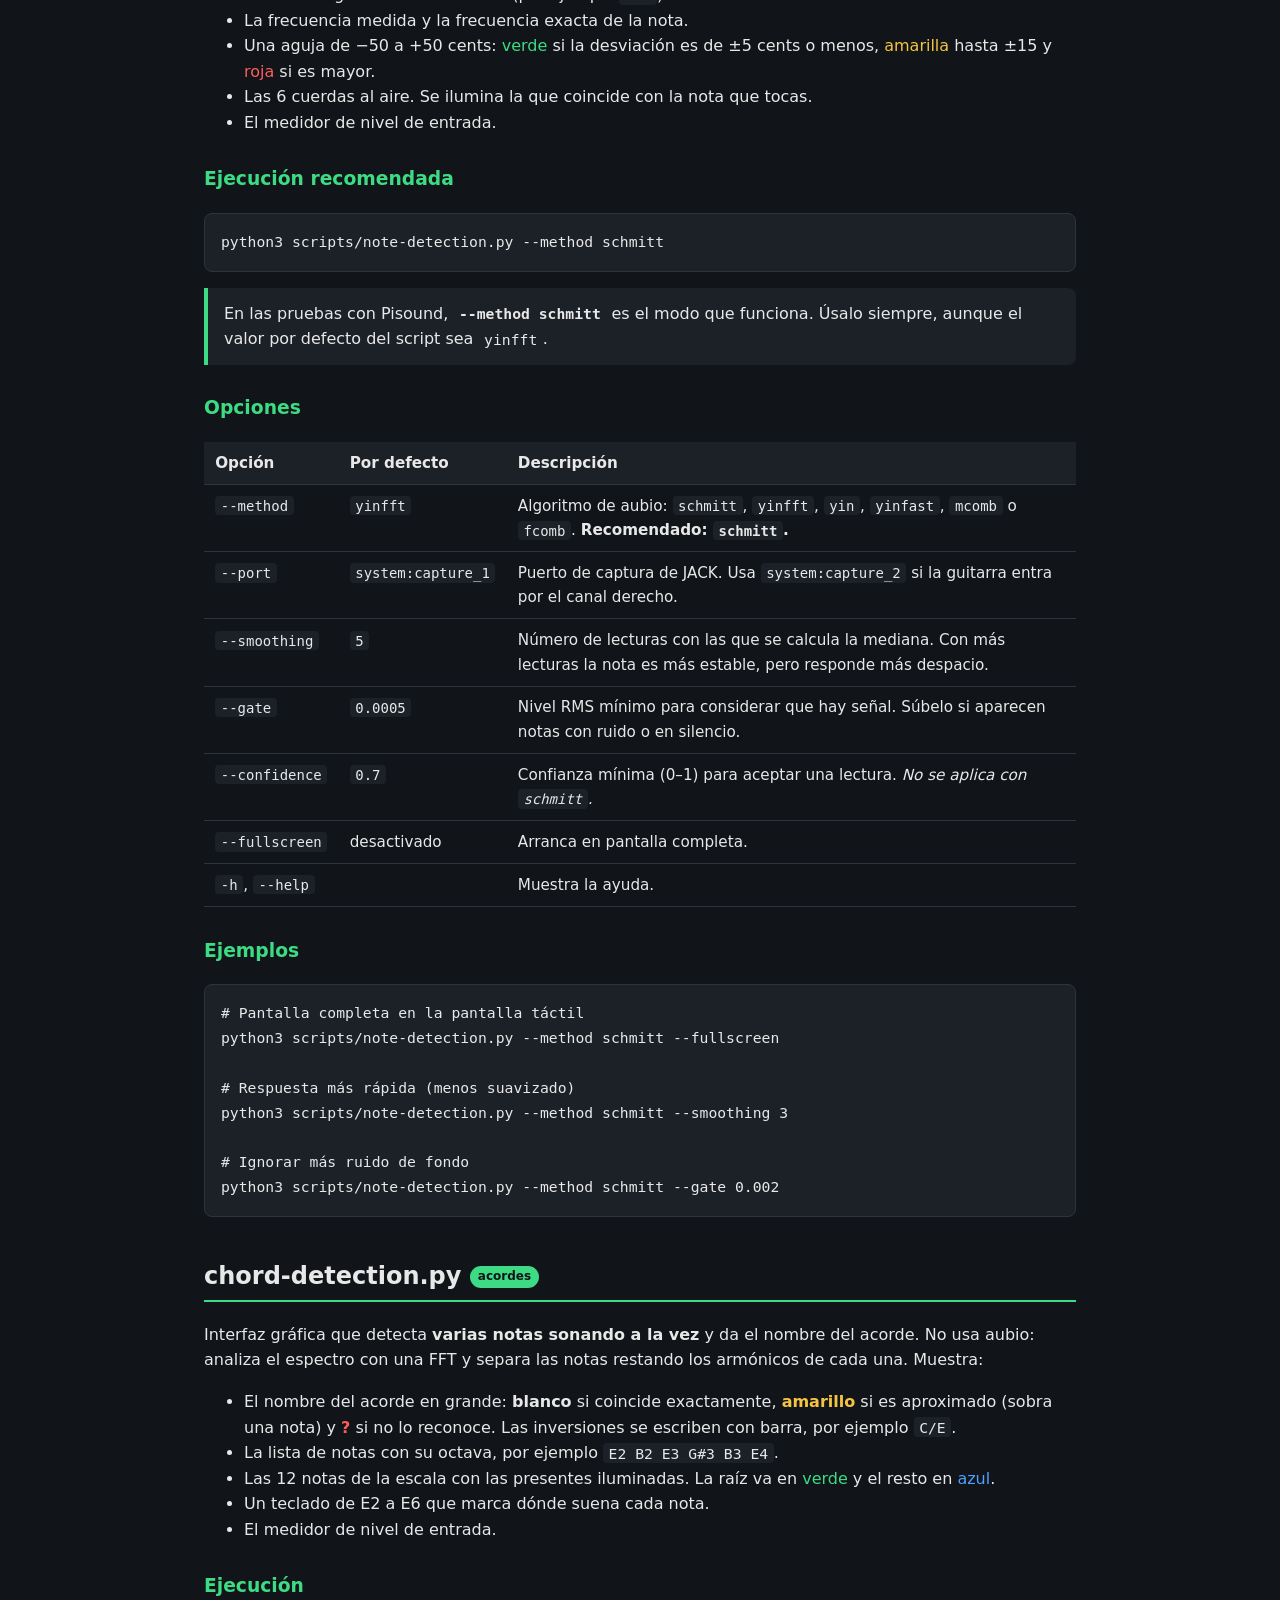
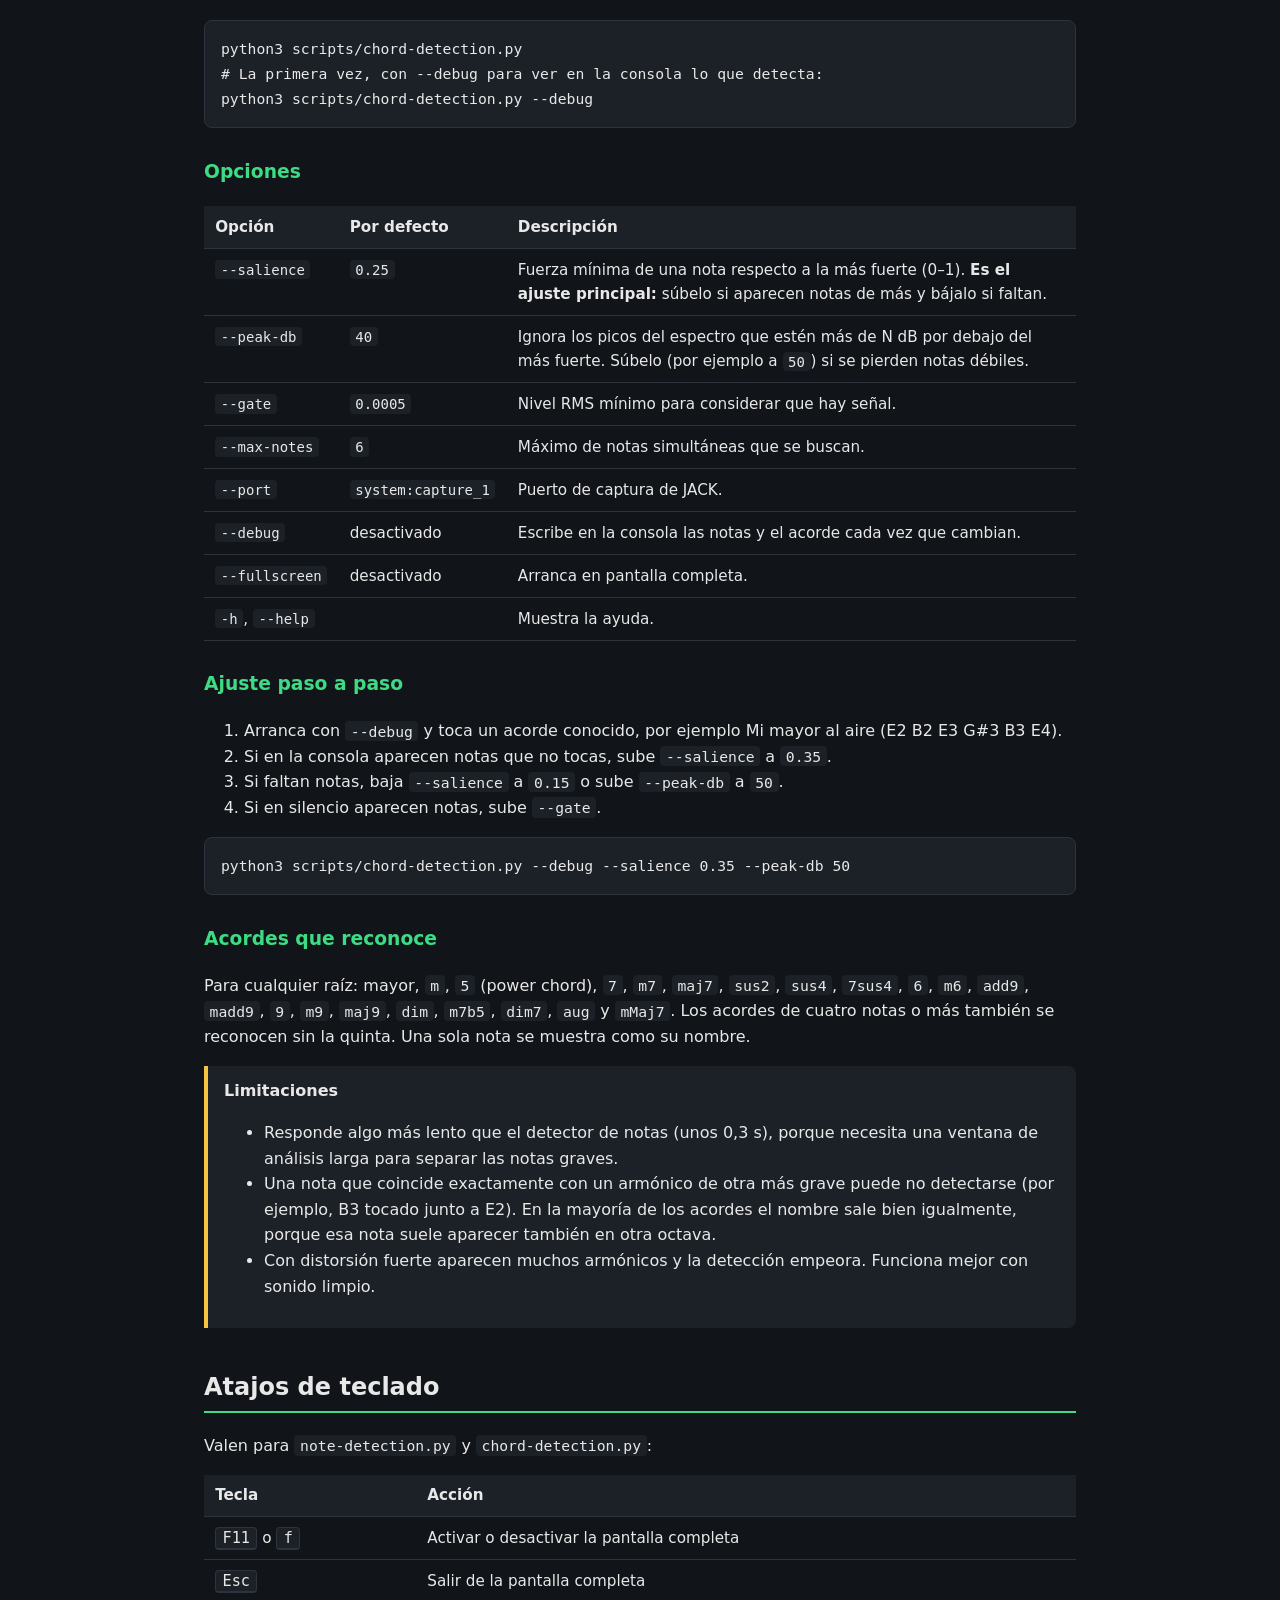
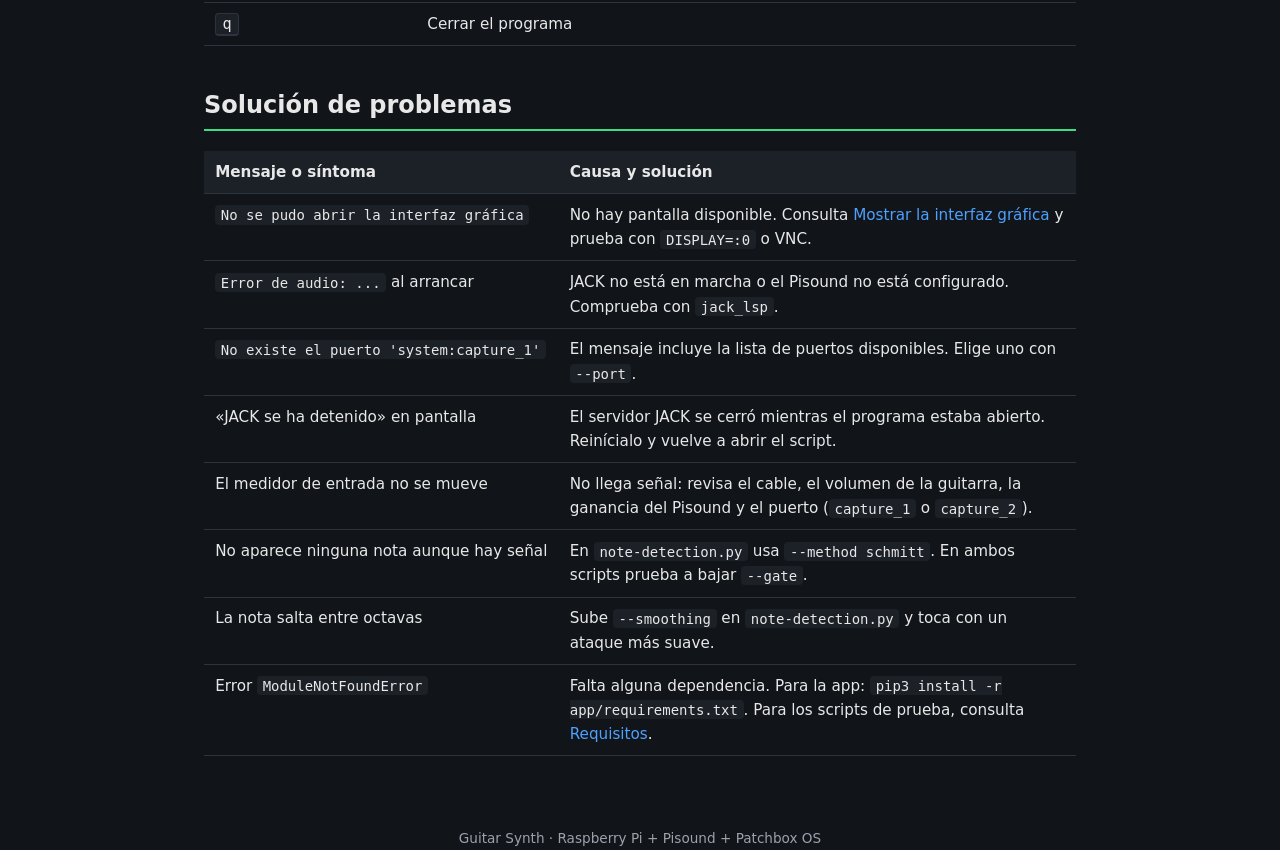
==== commit 56806d78: "* Web app" ====
--- a/documentation.html
+++ b/documentation.html
@@ -114,8 +114,8 @@
 <body>
 <header>
   <main style="padding:0">
-    <h1>🎸 Guitar Synth · Scripts de detección</h1>
-    <p>Cómo ejecutar los scripts de la carpeta <code>scripts/</code> en una Raspberry Pi con Pisound y Patchbox OS.</p>
+    <h1>🎸 Guitar Synth · Documentación</h1>
+    <p>La app web (<code>app/</code>) y los scripts de prueba (<code>scripts/</code>) en una Raspberry Pi con Pisound y Patchbox OS.</p>
   </main>
 </header>
 
@@ -123,7 +123,9 @@
   <nav>
     <strong>Contenido</strong>
     <ul>
-      <li><a href="#requisitos">Requisitos e instalación</a></li>
+      <li><a href="#app">App web: guitarra → instrumentos (app/)</a></li>
+      <li><a href="#app-tools">Herramientas de calibración (grabar y analizar)</a></li>
+      <li><a href="#requisitos">Requisitos de los scripts de prueba</a></li>
       <li><a href="#conexion">Conexión de la guitarra</a></li>
       <li><a href="#pantalla">Mostrar la interfaz gráfica</a></li>
       <li><a href="#test-pitch">test-pitch.py: diagnóstico por consola</a></li>
@@ -135,7 +137,98 @@
   </nav>
 
   <!-- ─────────────────────────────────────────── -->
-  <h2 id="requisitos">Requisitos e instalación</h2>
+  <h2 id="app">App web <span class="badge">app/</span></h2>
+  <p>Convierte las notas de la guitarra en cualquier instrumento General MIDI, en tiempo real. Python detecta las notas y las envía por MIDI a FluidSynth, que suena por la salida del Pisound. El navegador (móvil o PC) solo controla: el audio no pasa por la red.</p>
+
+  <h3>Instalación (una vez, en la Pi)</h3>
+<pre><code>pip3 install -r app/requirements.txt     # fastapi, uvicorn, websockets
+# jack-client, numpy y fluidsynth ya están instalados en Patchbox OS</code></pre>
+
+  <h3>Ejecución</h3>
+<pre><code>python3 app/run.py</code></pre>
+  <p>Al arrancar escribe la dirección, por ejemplo <code>http://192.168.1.54:8080</code>. Ábrela desde el móvil o el PC (misma red). Cargar la SoundFont tarda unos segundos. <kbd>Ctrl</kbd>+<kbd>C</kbd> cierra todo y deja las conexiones de JACK como estaban.</p>
+  <div class="note warn">No ejecutes a la vez la app y <code>note-detection.py</code> / <code>chord-detection.py</code> si no hace falta: los tres leen la guitarra y repartirse la CPU de la Pi aumenta la latencia.</div>
+
+  <h3>Opciones de <code>run.py</code></h3>
+  <table>
+    <tr><th>Opción</th><th>Por defecto</th><th>Descripción</th></tr>
+    <tr><td><code>--port</code></td><td><code>system:capture_1</code></td><td>Puerto de captura JACK de la guitarra.</td></tr>
+    <tr><td><code>--http-port</code></td><td><code>8080</code></td><td>Puerto de la interfaz web.</td></tr>
+    <tr><td><code>--host</code></td><td><code>0.0.0.0</code></td><td>Dirección en la que escucha. Usa <code>127.0.0.1</code> para permitir solo acceso local.</td></tr>
+    <tr><td><code>--soundfont</code></td><td><code>/usr/share/sounds/sf2/FluidR3_GM.sf2</code></td><td>SoundFont General MIDI. También hay <code>TimGM6mb.sf2</code> (más ligera).</td></tr>
+    <tr><td><code>--gain</code></td><td><code>0.7</code></td><td>Ganancia maestra de FluidSynth. Bájala si el synth distorsiona.</td></tr>
+    <tr><td><code>--data-dir</code></td><td><code>app/data</code></td><td>Dónde se guardan <code>settings.json</code> y <code>presets.json</code>.</td></tr>
+    <tr><td><code>--verbose</code></td><td>desactivado</td><td>Muestra más mensajes, incluidos los de FluidSynth.</td></tr>
+  </table>
+
+  <h3>Controles de la web</h3>
+  <table>
+    <tr><th>Control</th><th>Qué hace</th></tr>
+    <tr><td>Modo: Notas / Acordes</td><td><strong>Notas</strong>: una nota a la vez (YIN), más rápido y fiable. <strong>Acordes</strong>: varias notas a la vez (análisis espectral), con unos 150–300 ms más de retraso.</td></tr>
+    <tr><td>Salida: Synth / Guitarra / Ambos</td><td>Qué llega a las salidas del Pisound. Son conexiones de JACK, sin retraso añadido.</td></tr>
+    <tr><td>Instrumento</td><td>Los 128 instrumentos GM por familias, con buscador (<em>sax</em>, <em>violín</em>, <em>pad</em>…).</td></tr>
+    <tr><td>Sonido</td><td>Transposición (semitonos y octavas), volumen, velocity, reverb, tamaño de sala, chorus, seguimiento de bends y su rango.</td></tr>
+    <tr><td>Presets</td><td>Guarda y carga combinaciones de instrumento, modo, transposición, efectos y bends. Vienen 8 de ejemplo.</td></tr>
+    <tr><td>Detección</td><td>Puerta de ruido, estabilidad, detección de púa, confianza, sensibilidad de acordes, ventana de acordes y afinación de referencia.</td></tr>
+    <tr><td>Pánico</td><td>Apaga todas las notas si alguna se queda colgada.</td></tr>
+  </table>
+
+  <h3>MODEP</h3>
+  <p>La app detecta si MODEP está activo. Si lo está, «Guitarra» es la salida de tu pedalboard (con sus efectos). Si no, la app conecta la guitarra limpia a las dos salidas. El estado aparece arriba en la web («MODEP activo» o «Guitarra limpia»).</p>
+
+  <h3>Ajustar la detección</h3>
+  <p>Mira el medidor de entrada: la línea amarilla es la puerta de ruido. En silencio la barra debe quedar por debajo y al tocar por encima.</p>
+  <table>
+    <tr><th>Síntoma</th><th>Ajuste (pestaña Detección)</th></tr>
+    <tr><td>Suenan notas con la guitarra en silencio</td><td>Sube la <strong>puerta de ruido</strong>.</td></tr>
+    <tr><td>No suena nada o se pierden notas suaves</td><td>Baja la puerta de ruido; revisa la ganancia del Pisound.</td></tr>
+    <tr><td>Notas equivocadas o saltos de octava</td><td>Sube la <strong>confianza mínima</strong> y/o la <strong>estabilidad</strong>.</td></tr>
+    <tr><td>Se nota demasiado retraso al empezar la nota</td><td>Baja la estabilidad (mínimo 2).</td></tr>
+    <tr><td>Una nota repetida no vuelve a sonar</td><td>Baja <strong>detección de púa</strong>.</td></tr>
+    <tr><td>Una nota se redispara sola mientras suena</td><td>Sube <strong>detección de púa</strong>.</td></tr>
+    <tr><td>Acordes con notas de más</td><td>Sube la <strong>sensibilidad de acordes</strong>.</td></tr>
+    <tr><td>Acordes con notas que faltan</td><td>Baja la sensibilidad o usa la ventana <strong>Precisa</strong>.</td></tr>
+  </table>
+
+  <div class="note warn">
+    <strong>Limitaciones</strong>
+    <ul>
+      <li>Los ajustes por defecto se han probado con guitarra sintetizada, no con tu guitarra real. Calibra con las herramientas de abajo.</li>
+      <li>Los bends solo se siguen en modo Notas; en modo Acordes la afinación es fija.</li>
+      <li>La velocidad (velocity) es fija: la dinámica de la púa no se transmite al synth.</li>
+      <li>Los ajustes se guardan solos en <code>app/data/</code> (que no se sube a git).</li>
+    </ul>
+  </div>
+
+  <!-- ─────────────────────────────────────────── -->
+  <h2 id="app-tools">Herramientas de calibración</h2>
+  <p>Permiten ajustar el detector con tu guitarra real sin tener que tocar cada vez que cambias un valor.</p>
+
+  <h3>tools/record.py: grabar la guitarra</h3>
+<pre><code>python3 app/tools/record.py notas.wav --seconds 20
+python3 app/tools/record.py acordes.wav --seconds 30 --port system:capture_1</code></pre>
+  <p>Graba la entrada de JACK a un WAV mono. Puede usarse con la app en marcha. Muestra el nivel de pico mientras graba. Opciones: <code>--seconds</code> (por defecto 20) y <code>--port</code>.</p>
+
+  <h3>tools/analyze.py: probar el detector con un WAV</h3>
+<pre><code>python3 app/tools/analyze.py notas.wav
+python3 app/tools/analyze.py acordes.wav --mode poly
+python3 app/tools/analyze.py notas.wav --stability 4 --gate-db -55 --bend</code></pre>
+  <p>Pasa el WAV por el mismo detector que la app y lista cada nota (<code>on</code>/<code>off</code>) con su instante. Usa los ajustes guardados por la app salvo los que indiques:</p>
+  <table>
+    <tr><th>Opción</th><th>Descripción</th></tr>
+    <tr><td><code>--mode</code></td><td><code>mono</code> o <code>poly</code>.</td></tr>
+    <tr><td><code>--gate-db</code></td><td>Puerta de ruido en dBFS.</td></tr>
+    <tr><td><code>--onset-db</code></td><td>Subida de nivel que cuenta como ataque.</td></tr>
+    <tr><td><code>--stability</code></td><td>Lecturas coincidentes antes de aceptar una nota.</td></tr>
+    <tr><td><code>--confidence</code></td><td>Confianza mínima (modo mono).</td></tr>
+    <tr><td><code>--salience</code></td><td>Fuerza mínima de cada nota (modo poly).</td></tr>
+    <tr><td><code>--poly-window</code></td><td><code>fast</code> o <code>precise</code>.</td></tr>
+    <tr><td><code>--bend</code></td><td>Activa el seguimiento de bends.</td></tr>
+  </table>
+  <p><strong>Flujo recomendado:</strong> graba tocando una escala lenta, una melodía rápida y varios acordes; analiza con distintos valores hasta que la lista de notas coincida con lo que tocaste; cuando lo tengas, introduce esos valores en la pestaña Detección de la web.</p>
+
+  <!-- ─────────────────────────────────────────── -->
+  <h2 id="requisitos">Requisitos de los scripts de prueba</h2>
   <p>Los scripts se ejecutan en la Raspberry Pi y necesitan que el servidor de audio <strong>JACK</strong> esté en marcha. En Patchbox OS arranca automáticamente con el Pisound.</p>
 
   <table>
@@ -318,7 +411,7 @@
     </tr>
     <tr>
       <td>Error <code>ModuleNotFoundError</code></td>
-      <td>Falta alguna dependencia. Consulta <a href="#requisitos">Requisitos e instalación</a>.</td>
+      <td>Falta alguna dependencia. Para la app: <code>pip3 install -r app/requirements.txt</code>. Para los scripts de prueba, consulta <a href="#requisitos">Requisitos</a>.</td>
     </tr>
   </table>
 </main>
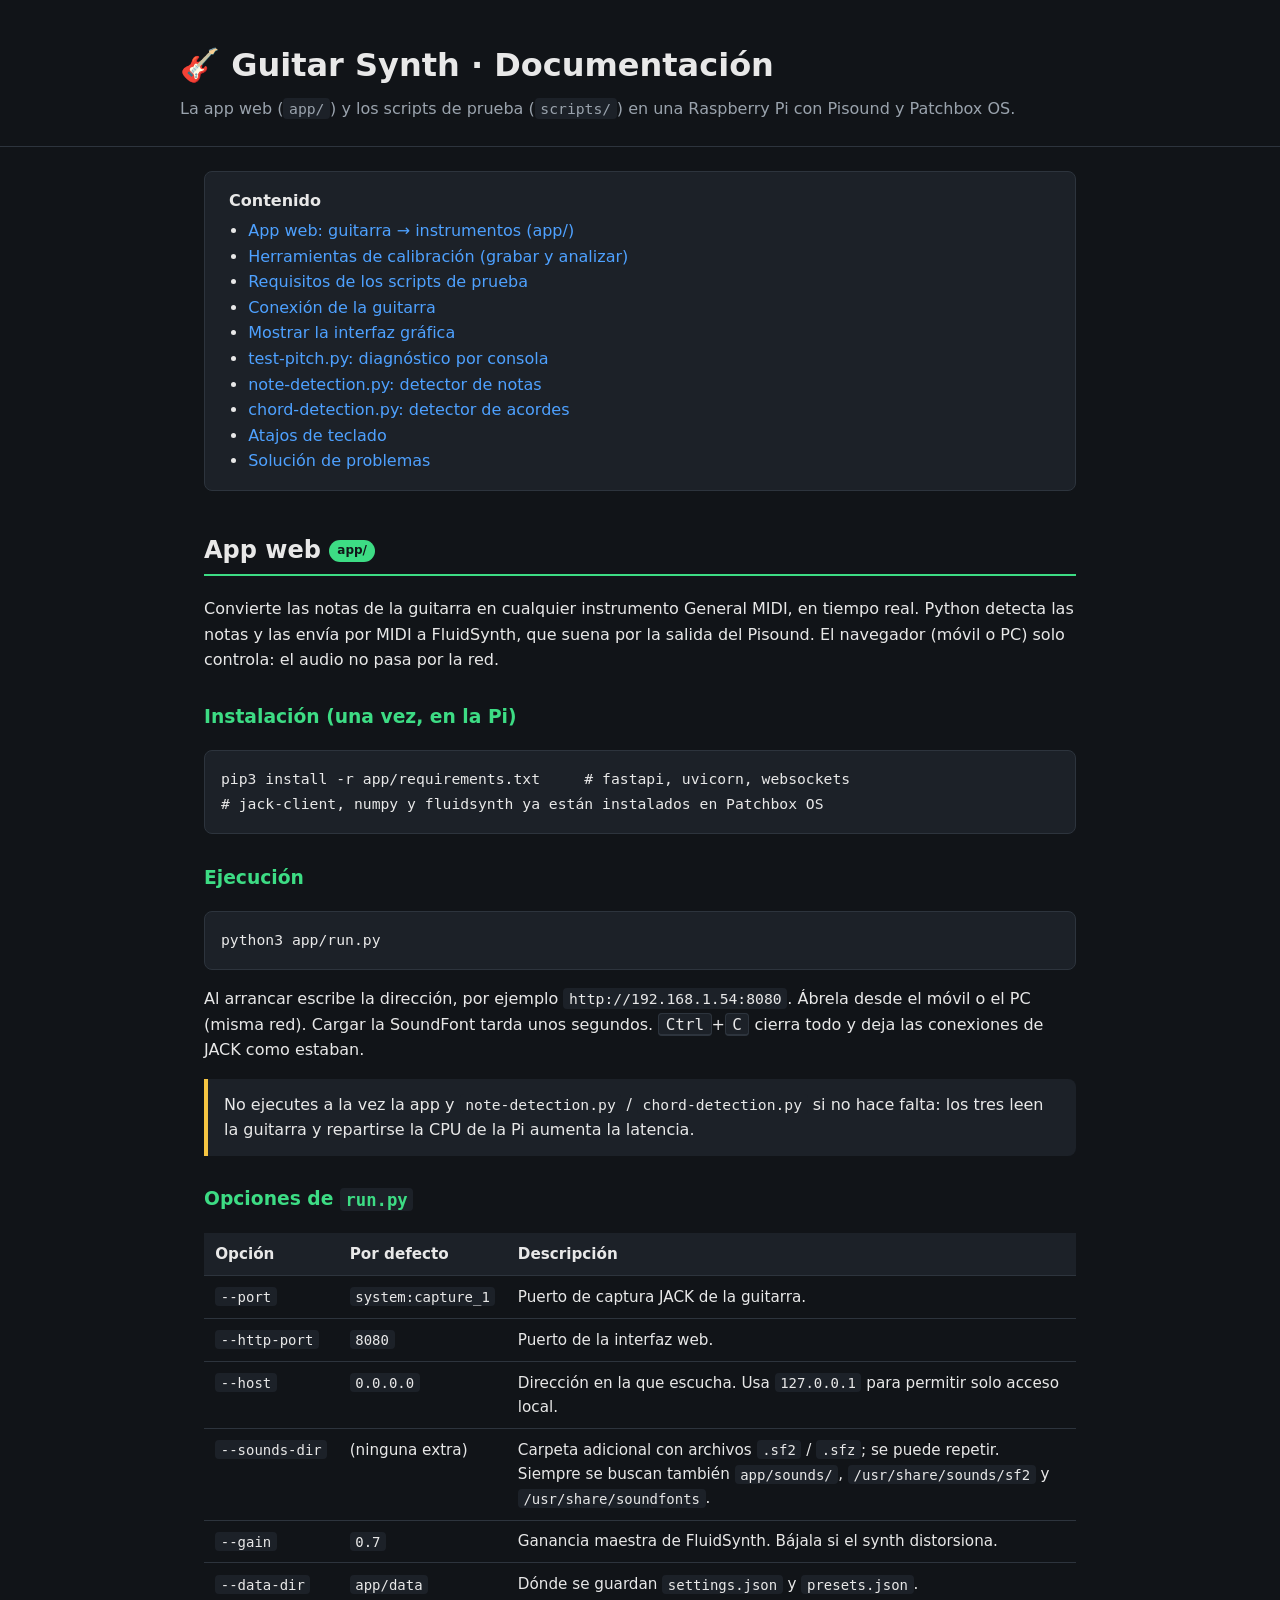
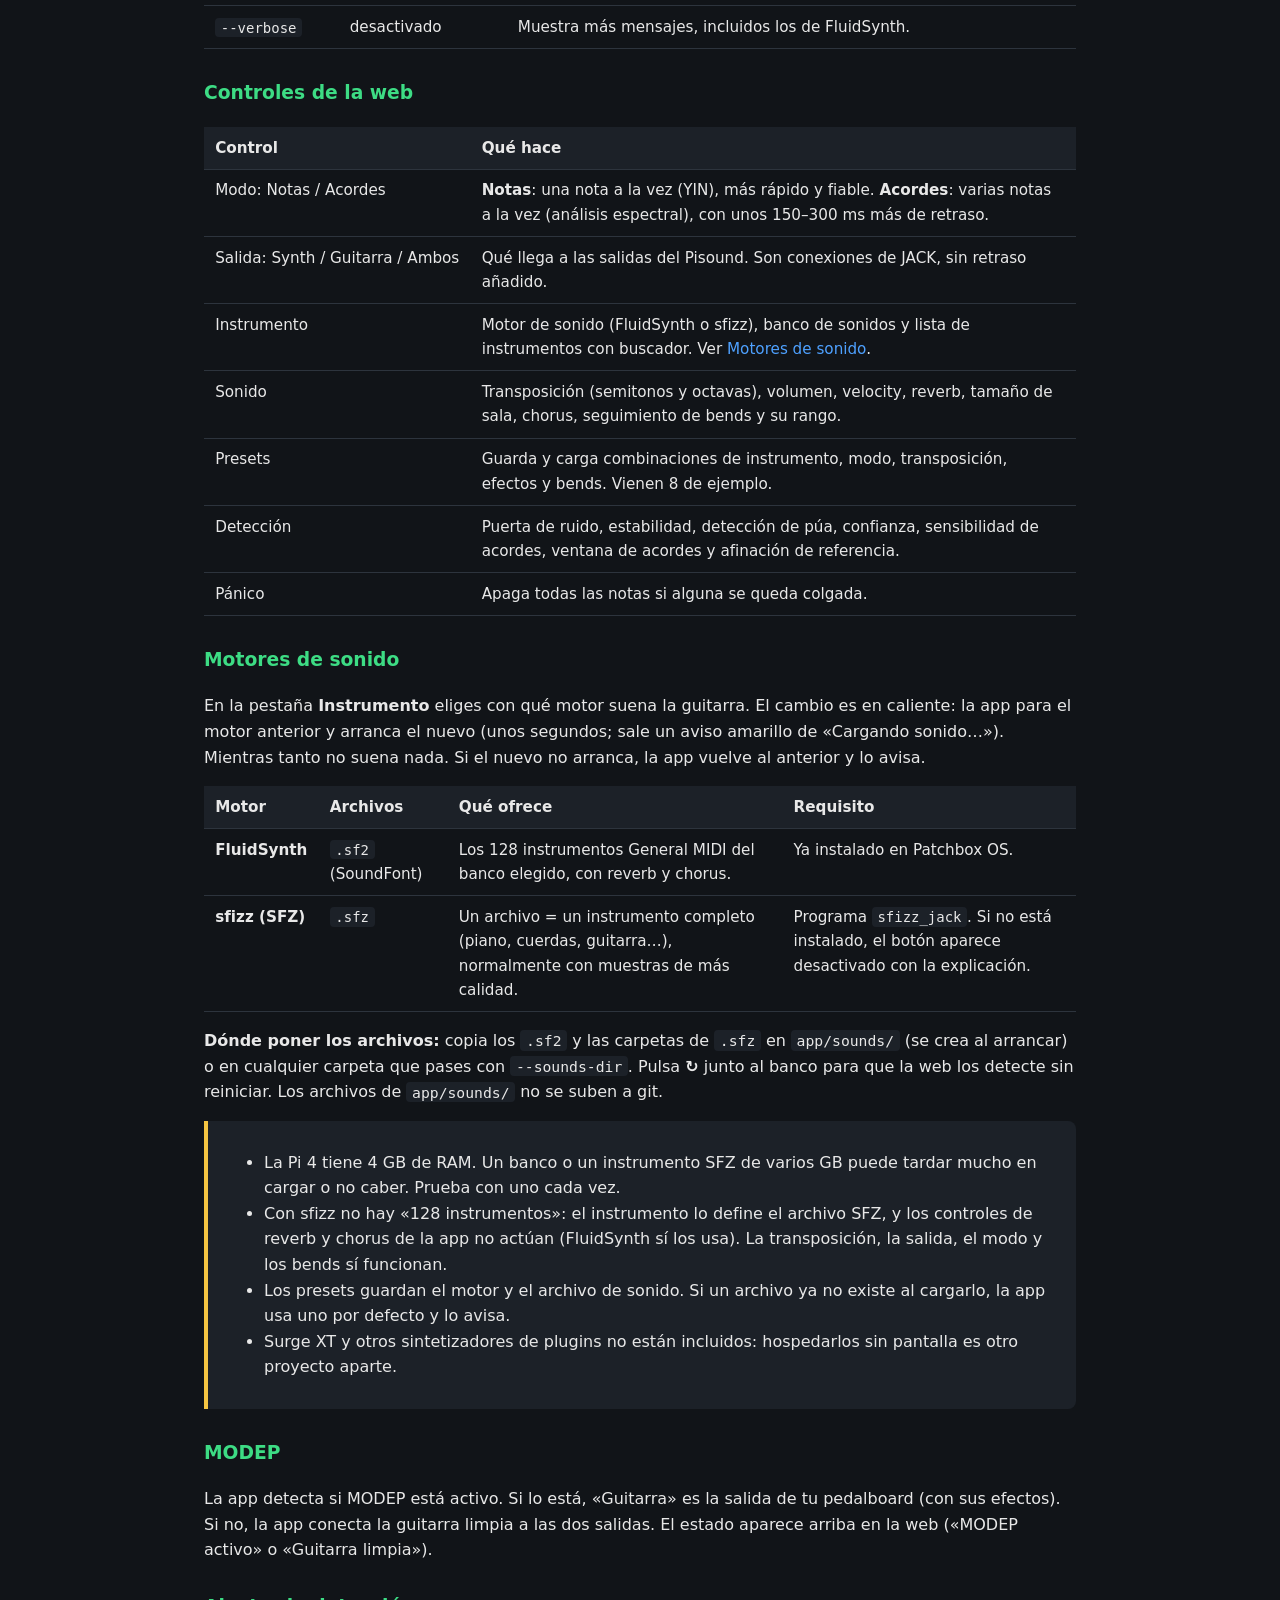
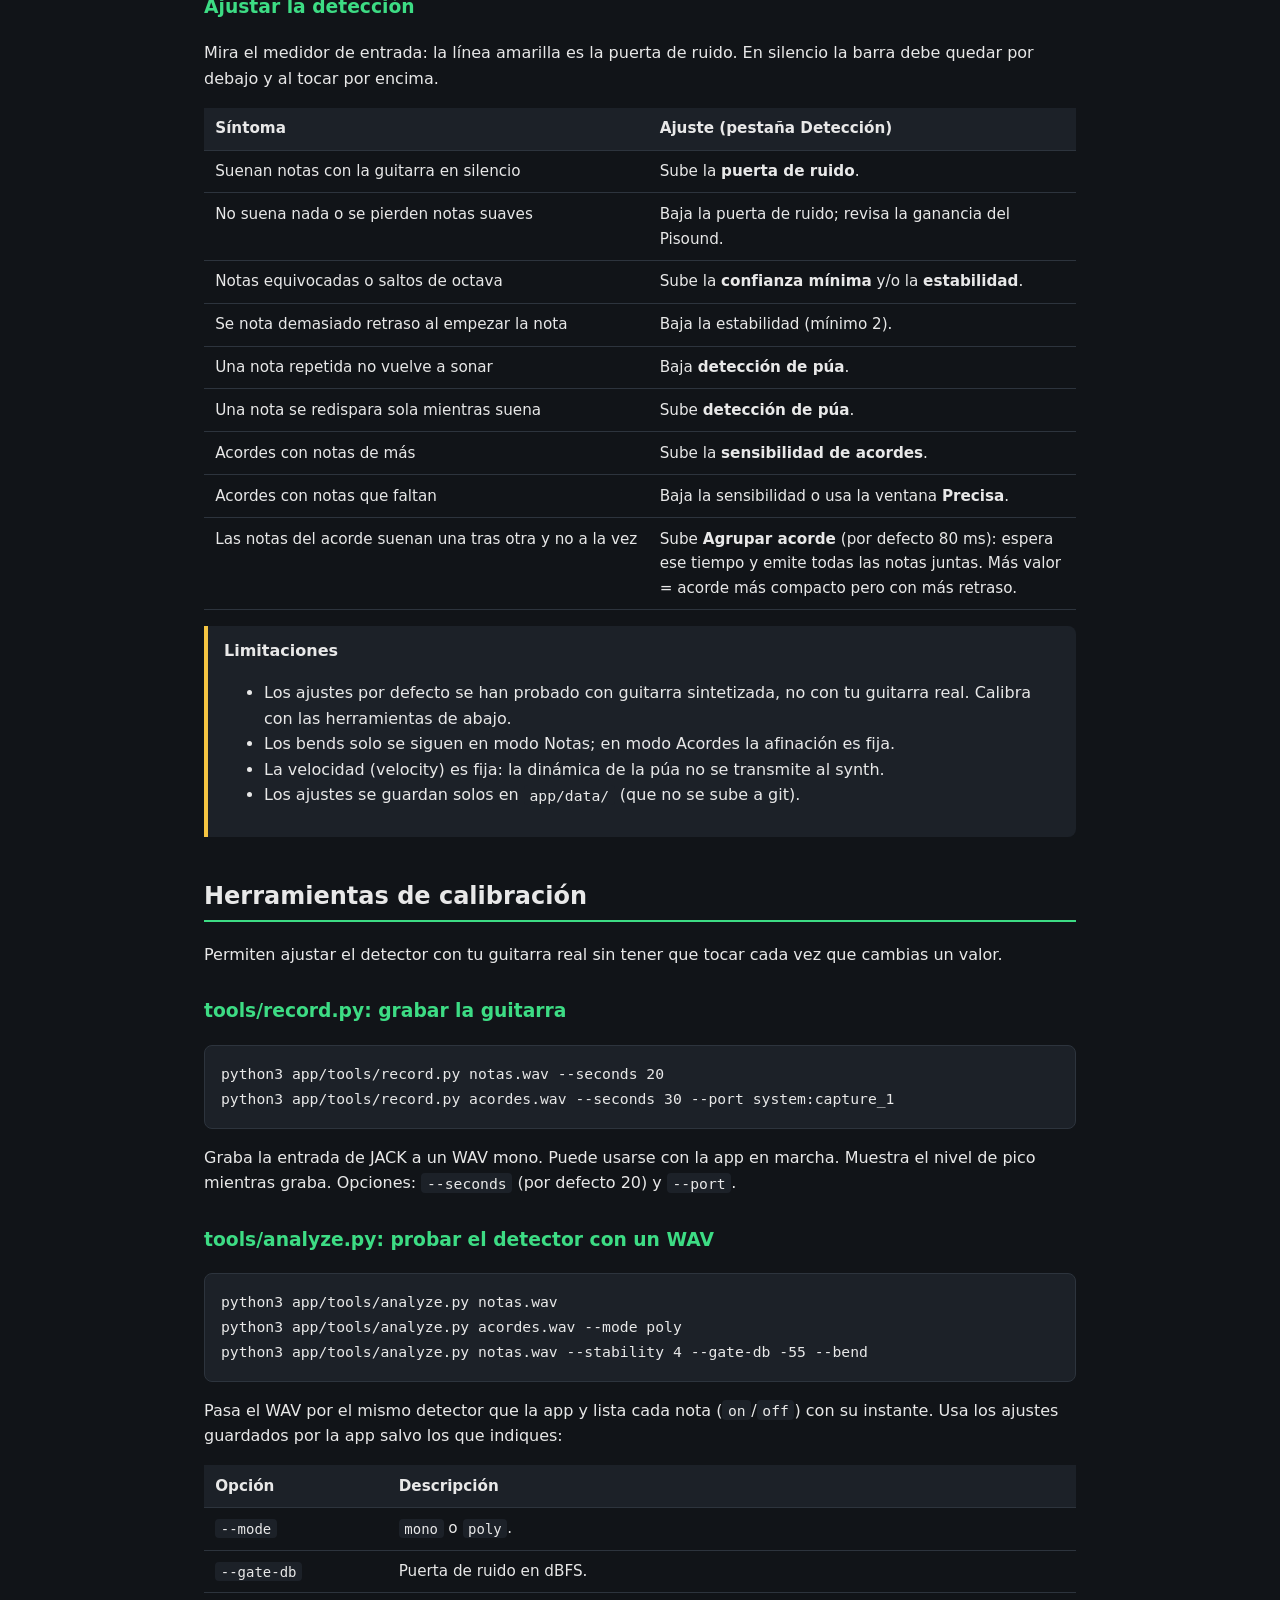
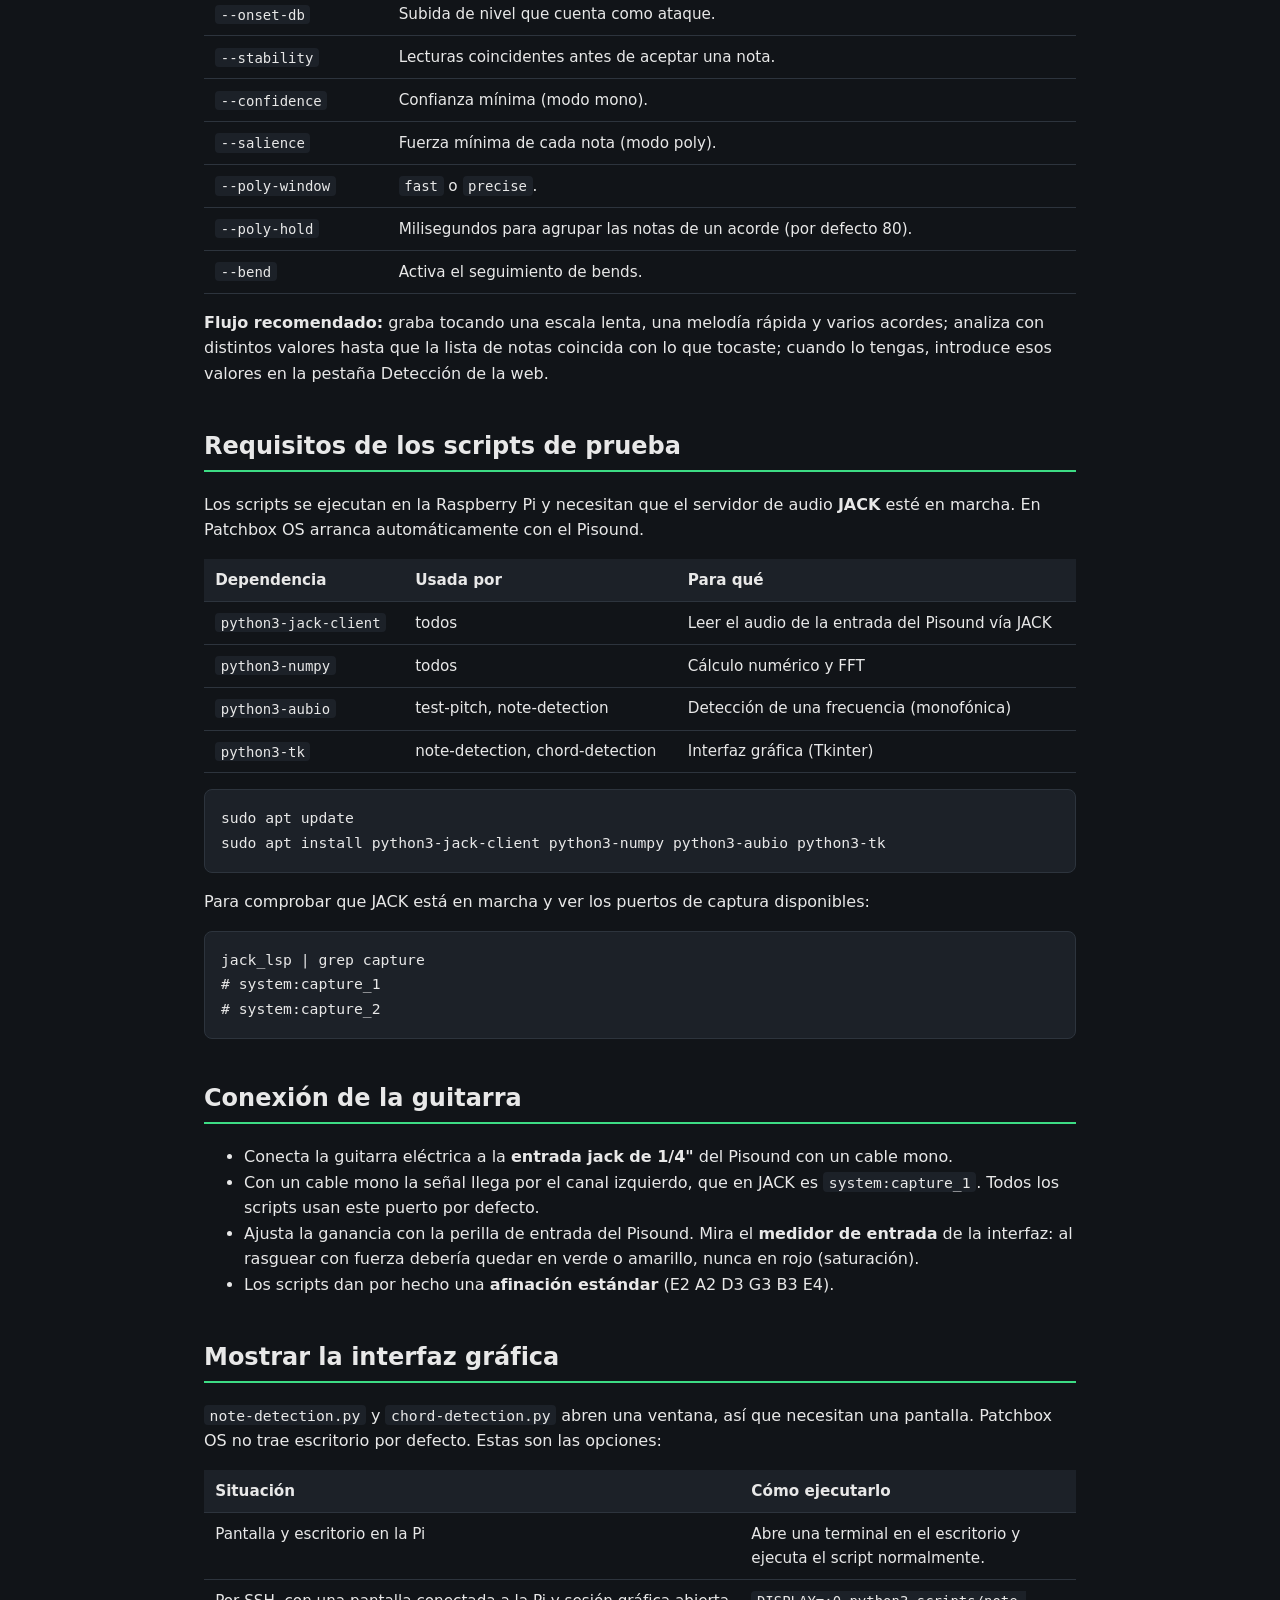
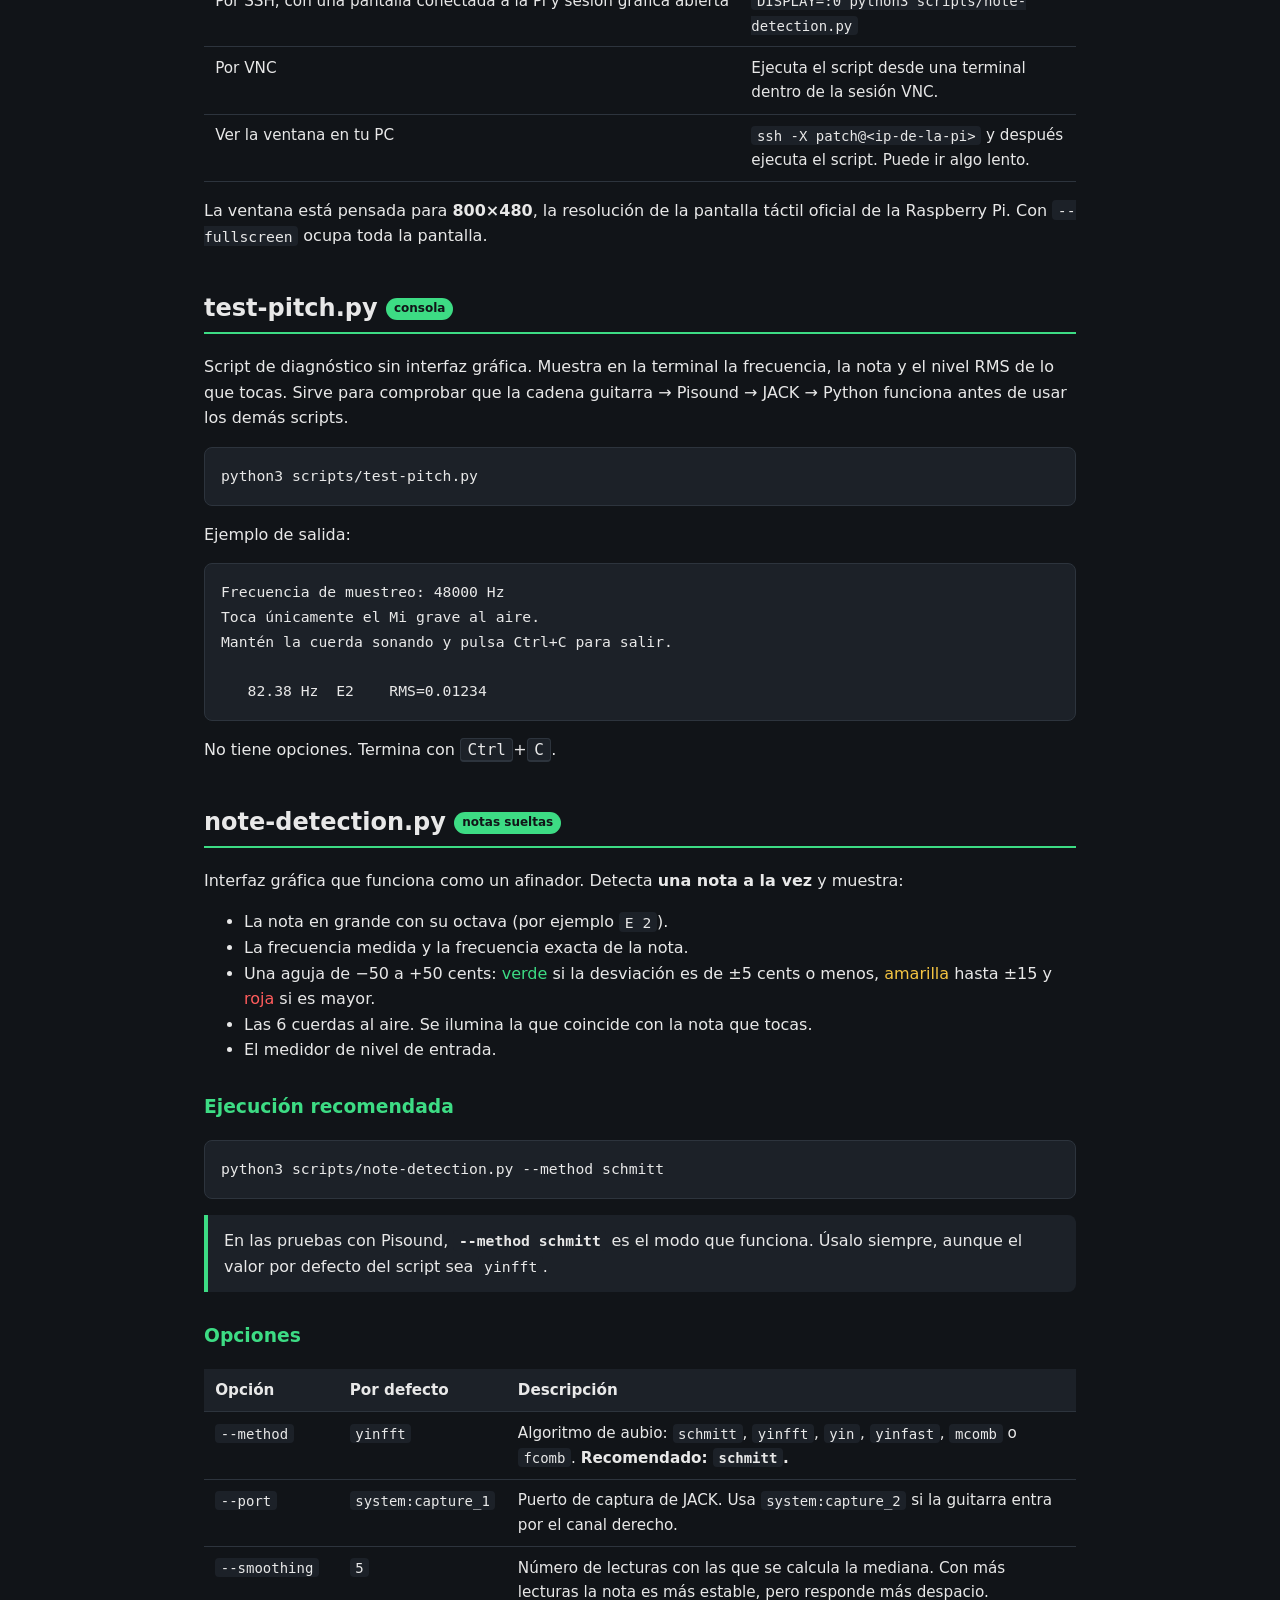
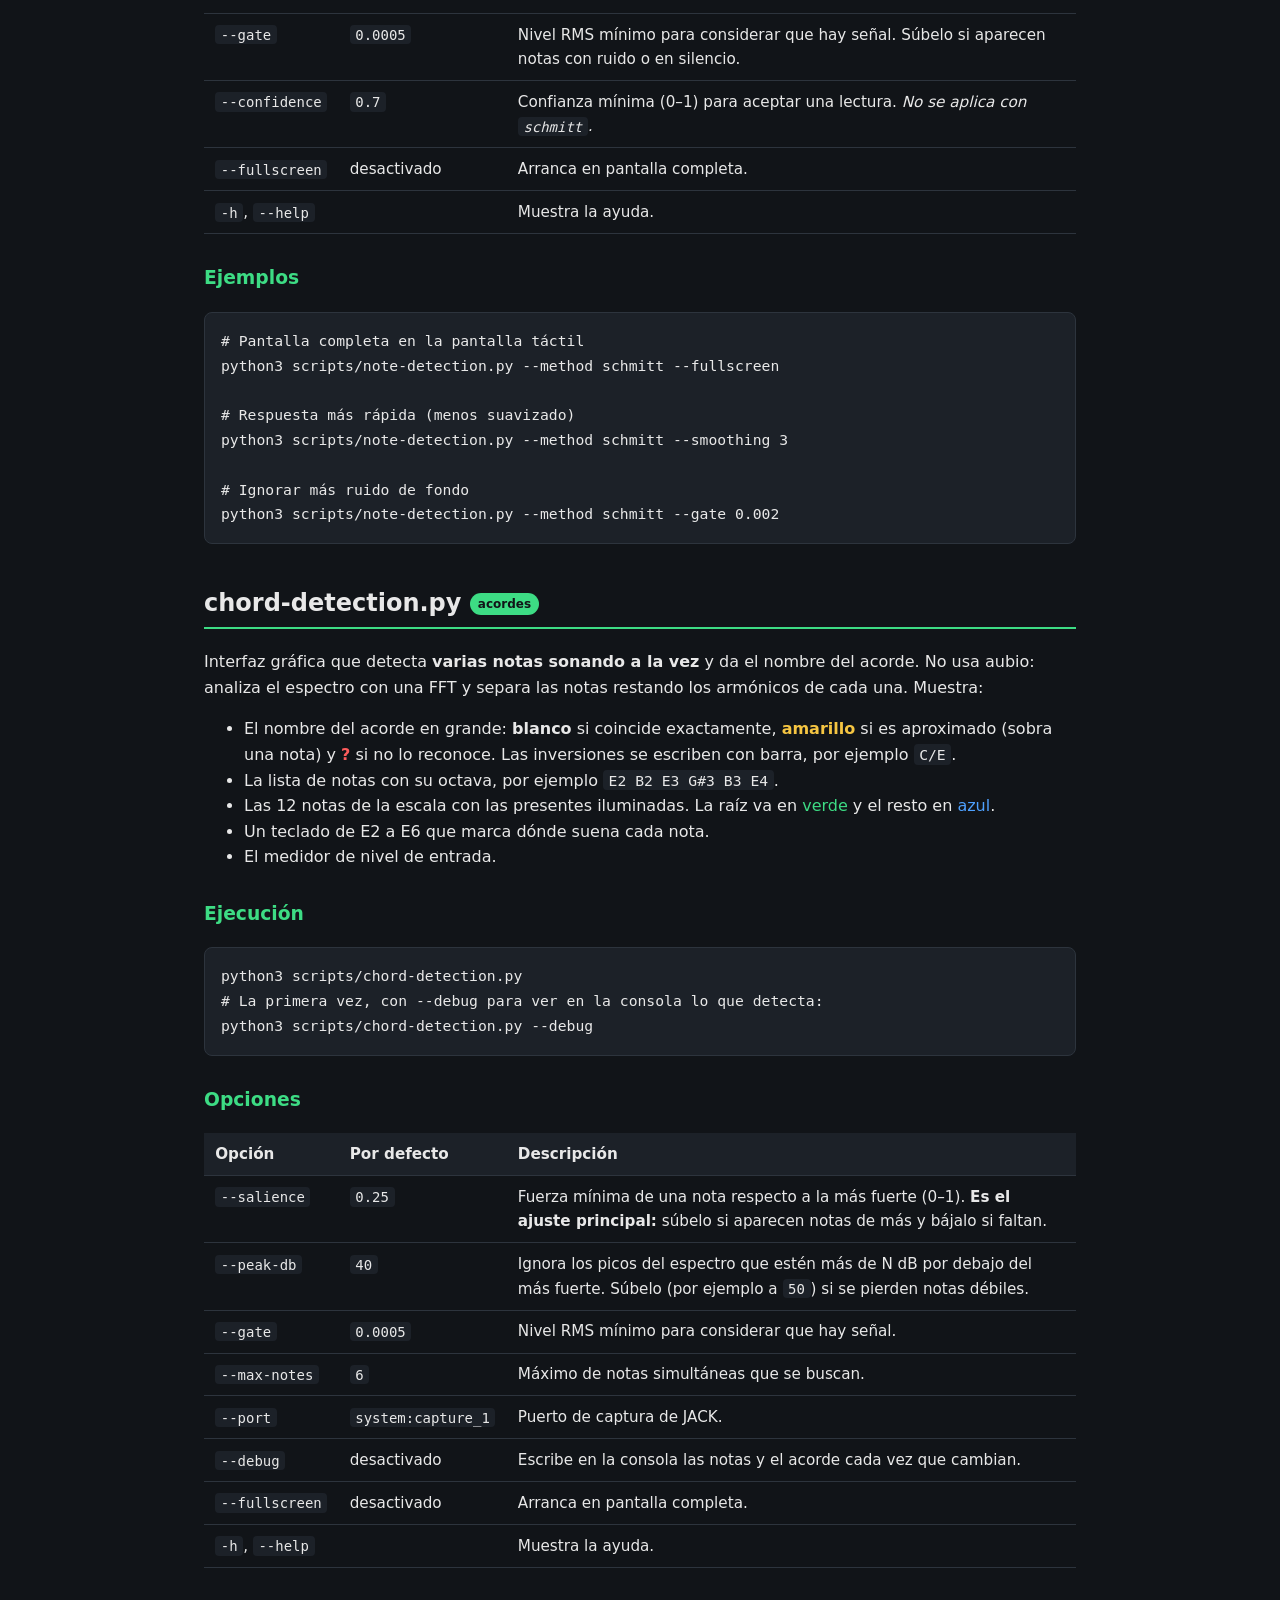
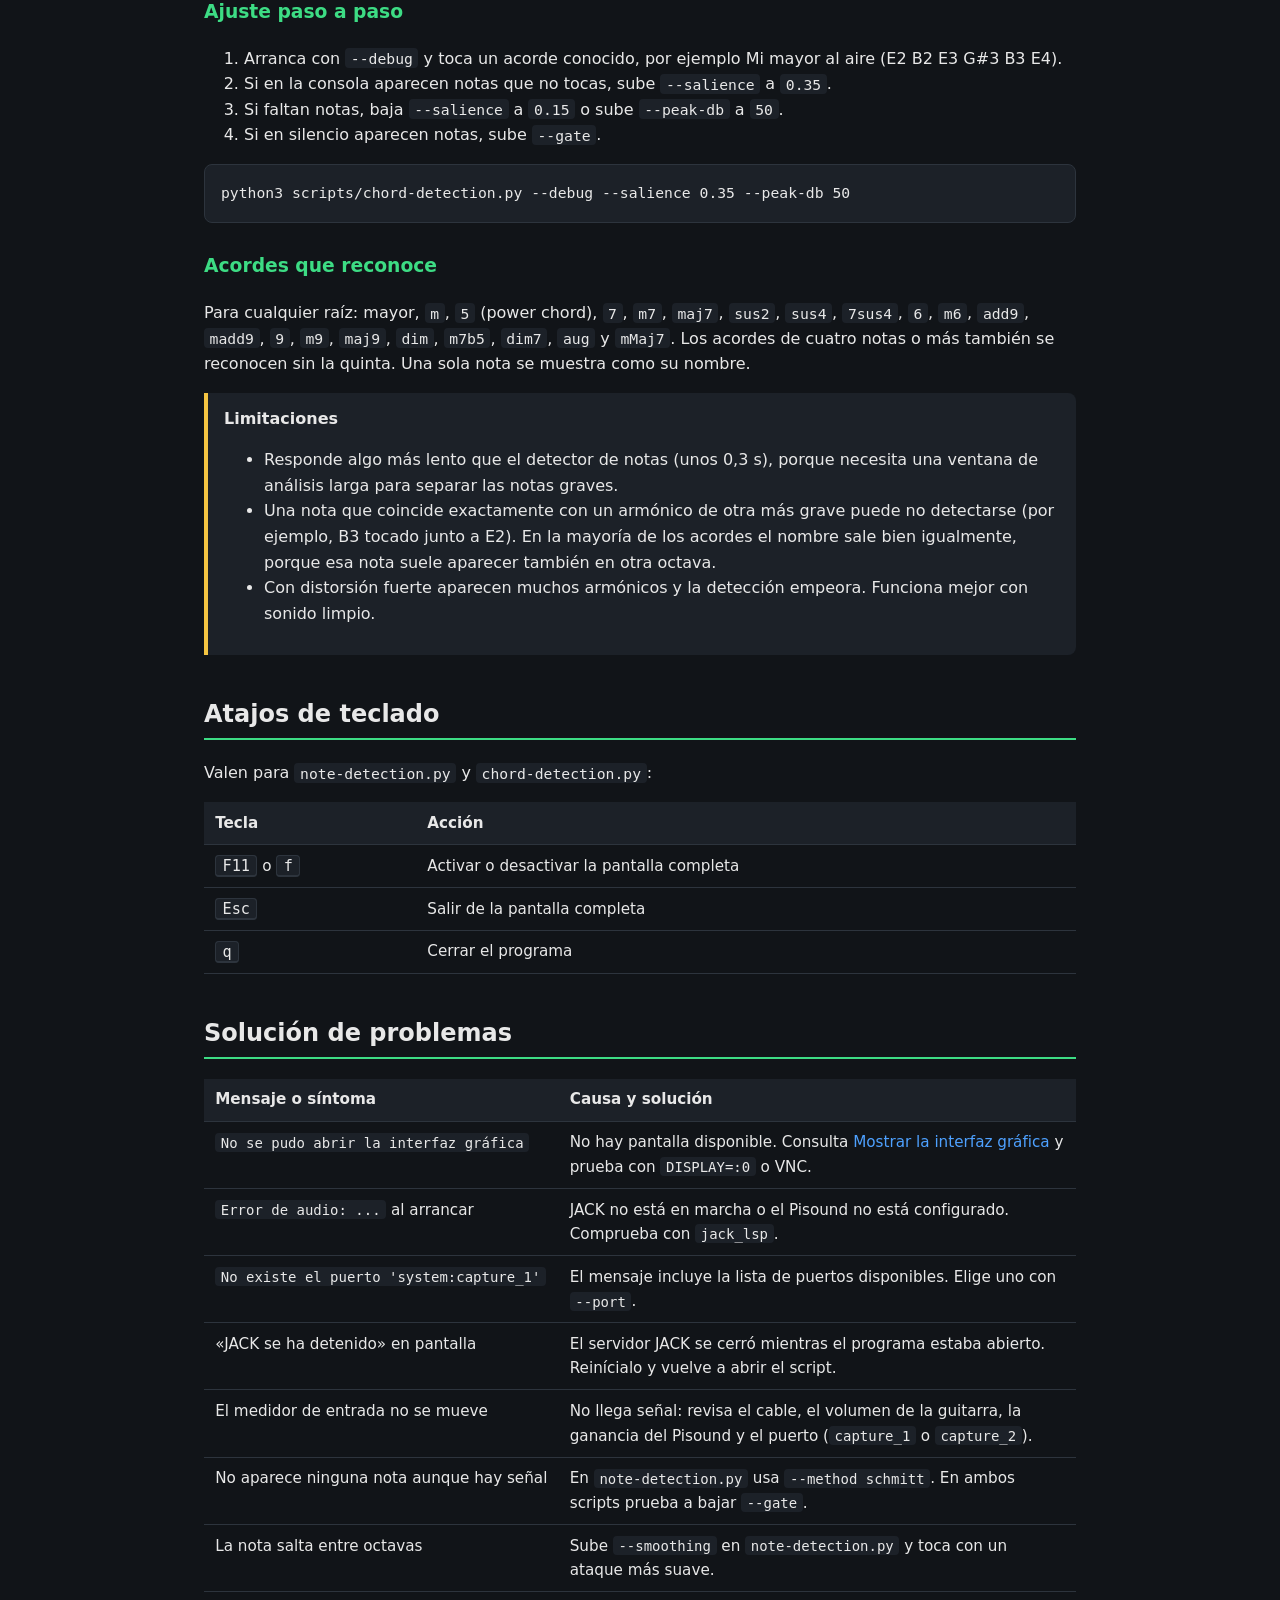
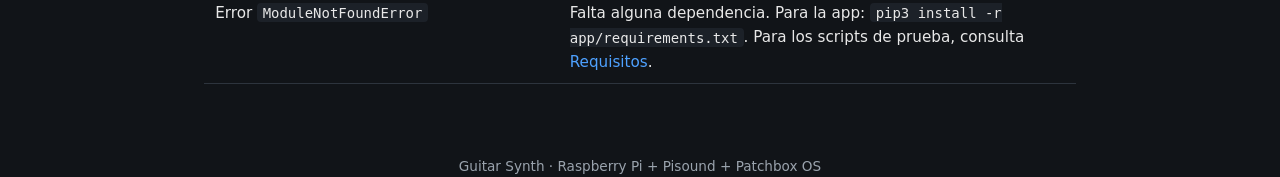
==== commit 60d08c3e: "* MIDI engine is selectable" ====
--- a/documentation.html
+++ b/documentation.html
@@ -155,7 +155,7 @@
     <tr><td><code>--port</code></td><td><code>system:capture_1</code></td><td>Puerto de captura JACK de la guitarra.</td></tr>
     <tr><td><code>--http-port</code></td><td><code>8080</code></td><td>Puerto de la interfaz web.</td></tr>
     <tr><td><code>--host</code></td><td><code>0.0.0.0</code></td><td>Dirección en la que escucha. Usa <code>127.0.0.1</code> para permitir solo acceso local.</td></tr>
-    <tr><td><code>--soundfont</code></td><td><code>/usr/share/sounds/sf2/FluidR3_GM.sf2</code></td><td>SoundFont General MIDI. También hay <code>TimGM6mb.sf2</code> (más ligera).</td></tr>
+    <tr><td><code>--sounds-dir</code></td><td>(ninguna extra)</td><td>Carpeta adicional con archivos <code>.sf2</code> / <code>.sfz</code>; se puede repetir. Siempre se buscan también <code>app/sounds/</code>, <code>/usr/share/sounds/sf2</code> y <code>/usr/share/soundfonts</code>.</td></tr>
     <tr><td><code>--gain</code></td><td><code>0.7</code></td><td>Ganancia maestra de FluidSynth. Bájala si el synth distorsiona.</td></tr>
     <tr><td><code>--data-dir</code></td><td><code>app/data</code></td><td>Dónde se guardan <code>settings.json</code> y <code>presets.json</code>.</td></tr>
     <tr><td><code>--verbose</code></td><td>desactivado</td><td>Muestra más mensajes, incluidos los de FluidSynth.</td></tr>
@@ -166,12 +166,29 @@
     <tr><th>Control</th><th>Qué hace</th></tr>
     <tr><td>Modo: Notas / Acordes</td><td><strong>Notas</strong>: una nota a la vez (YIN), más rápido y fiable. <strong>Acordes</strong>: varias notas a la vez (análisis espectral), con unos 150–300 ms más de retraso.</td></tr>
     <tr><td>Salida: Synth / Guitarra / Ambos</td><td>Qué llega a las salidas del Pisound. Son conexiones de JACK, sin retraso añadido.</td></tr>
-    <tr><td>Instrumento</td><td>Los 128 instrumentos GM por familias, con buscador (<em>sax</em>, <em>violín</em>, <em>pad</em>…).</td></tr>
+    <tr><td>Instrumento</td><td>Motor de sonido (FluidSynth o sfizz), banco de sonidos y lista de instrumentos con buscador. Ver <a href="#motores">Motores de sonido</a>.</td></tr>
     <tr><td>Sonido</td><td>Transposición (semitonos y octavas), volumen, velocity, reverb, tamaño de sala, chorus, seguimiento de bends y su rango.</td></tr>
     <tr><td>Presets</td><td>Guarda y carga combinaciones de instrumento, modo, transposición, efectos y bends. Vienen 8 de ejemplo.</td></tr>
     <tr><td>Detección</td><td>Puerta de ruido, estabilidad, detección de púa, confianza, sensibilidad de acordes, ventana de acordes y afinación de referencia.</td></tr>
     <tr><td>Pánico</td><td>Apaga todas las notas si alguna se queda colgada.</td></tr>
   </table>
+
+  <h3 id="motores">Motores de sonido</h3>
+  <p>En la pestaña <strong>Instrumento</strong> eliges con qué motor suena la guitarra. El cambio es en caliente: la app para el motor anterior y arranca el nuevo (unos segundos; sale un aviso amarillo de «Cargando sonido…»). Mientras tanto no suena nada. Si el nuevo no arranca, la app vuelve al anterior y lo avisa.</p>
+  <table>
+    <tr><th>Motor</th><th>Archivos</th><th>Qué ofrece</th><th>Requisito</th></tr>
+    <tr><td><strong>FluidSynth</strong></td><td><code>.sf2</code> (SoundFont)</td><td>Los 128 instrumentos General MIDI del banco elegido, con reverb y chorus.</td><td>Ya instalado en Patchbox OS.</td></tr>
+    <tr><td><strong>sfizz (SFZ)</strong></td><td><code>.sfz</code></td><td>Un archivo = un instrumento completo (piano, cuerdas, guitarra…), normalmente con muestras de más calidad.</td><td>Programa <code>sfizz_jack</code>. Si no está instalado, el botón aparece desactivado con la explicación.</td></tr>
+  </table>
+  <p><strong>Dónde poner los archivos:</strong> copia los <code>.sf2</code> y las carpetas de <code>.sfz</code> en <code>app/sounds/</code> (se crea al arrancar) o en cualquier carpeta que pases con <code>--sounds-dir</code>. Pulsa <strong>↻</strong> junto al banco para que la web los detecte sin reiniciar. Los archivos de <code>app/sounds/</code> no se suben a git.</p>
+  <div class="note warn">
+    <ul>
+      <li>La Pi 4 tiene 4 GB de RAM. Un banco o un instrumento SFZ de varios GB puede tardar mucho en cargar o no caber. Prueba con uno cada vez.</li>
+      <li>Con sfizz no hay «128 instrumentos»: el instrumento lo define el archivo SFZ, y los controles de reverb y chorus de la app no actúan (FluidSynth sí los usa). La transposición, la salida, el modo y los bends sí funcionan.</li>
+      <li>Los presets guardan el motor y el archivo de sonido. Si un archivo ya no existe al cargarlo, la app usa uno por defecto y lo avisa.</li>
+      <li>Surge XT y otros sintetizadores de plugins no están incluidos: hospedarlos sin pantalla es otro proyecto aparte.</li>
+    </ul>
+  </div>
 
   <h3>MODEP</h3>
   <p>La app detecta si MODEP está activo. Si lo está, «Guitarra» es la salida de tu pedalboard (con sus efectos). Si no, la app conecta la guitarra limpia a las dos salidas. El estado aparece arriba en la web («MODEP activo» o «Guitarra limpia»).</p>
@@ -188,6 +205,7 @@
     <tr><td>Una nota se redispara sola mientras suena</td><td>Sube <strong>detección de púa</strong>.</td></tr>
     <tr><td>Acordes con notas de más</td><td>Sube la <strong>sensibilidad de acordes</strong>.</td></tr>
     <tr><td>Acordes con notas que faltan</td><td>Baja la sensibilidad o usa la ventana <strong>Precisa</strong>.</td></tr>
+    <tr><td>Las notas del acorde suenan una tras otra y no a la vez</td><td>Sube <strong>Agrupar acorde</strong> (por defecto 80 ms): espera ese tiempo y emite todas las notas juntas. Más valor = acorde más compacto pero con más retraso.</td></tr>
   </table>
 
   <div class="note warn">
@@ -223,6 +241,7 @@
     <tr><td><code>--confidence</code></td><td>Confianza mínima (modo mono).</td></tr>
     <tr><td><code>--salience</code></td><td>Fuerza mínima de cada nota (modo poly).</td></tr>
     <tr><td><code>--poly-window</code></td><td><code>fast</code> o <code>precise</code>.</td></tr>
+    <tr><td><code>--poly-hold</code></td><td>Milisegundos para agrupar las notas de un acorde (por defecto 80).</td></tr>
     <tr><td><code>--bend</code></td><td>Activa el seguimiento de bends.</td></tr>
   </table>
   <p><strong>Flujo recomendado:</strong> graba tocando una escala lenta, una melodía rápida y varios acordes; analiza con distintos valores hasta que la lista de notas coincida con lo que tocaste; cuando lo tengas, introduce esos valores en la pestaña Detección de la web.</p>
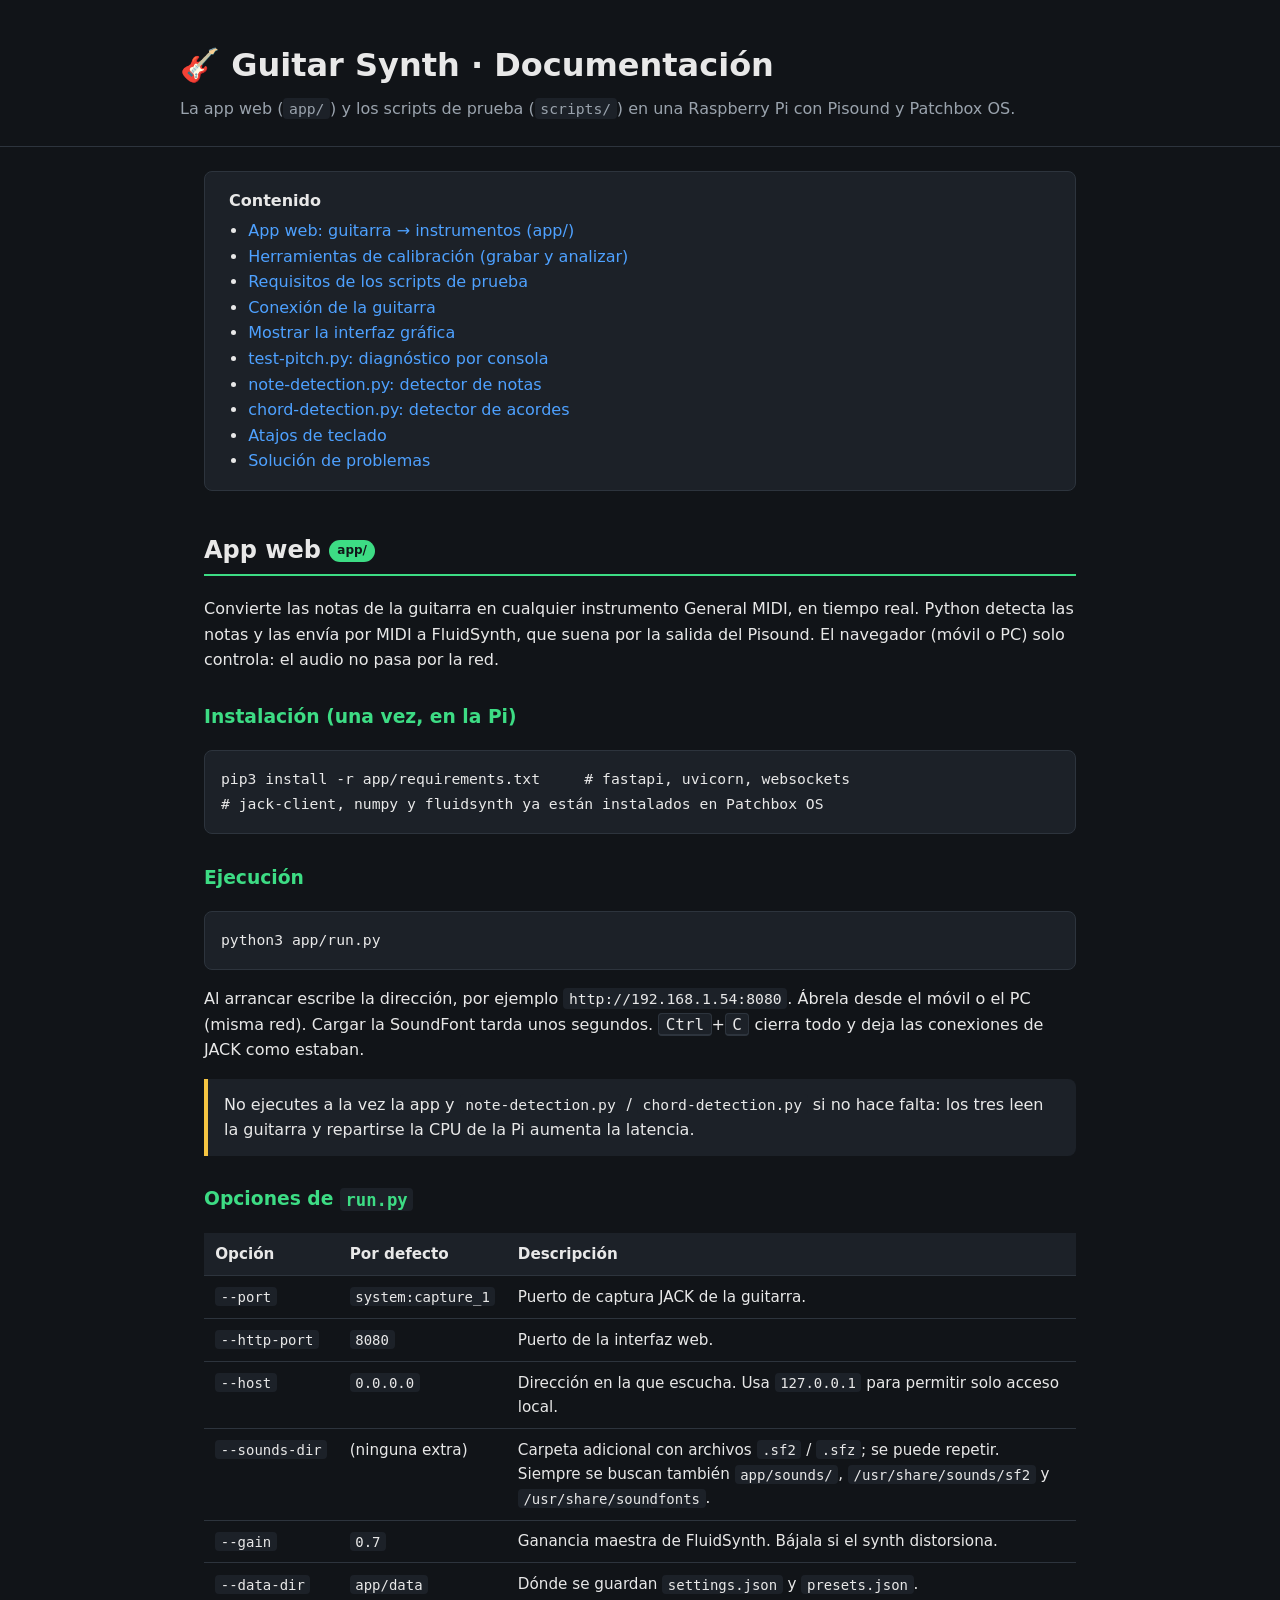
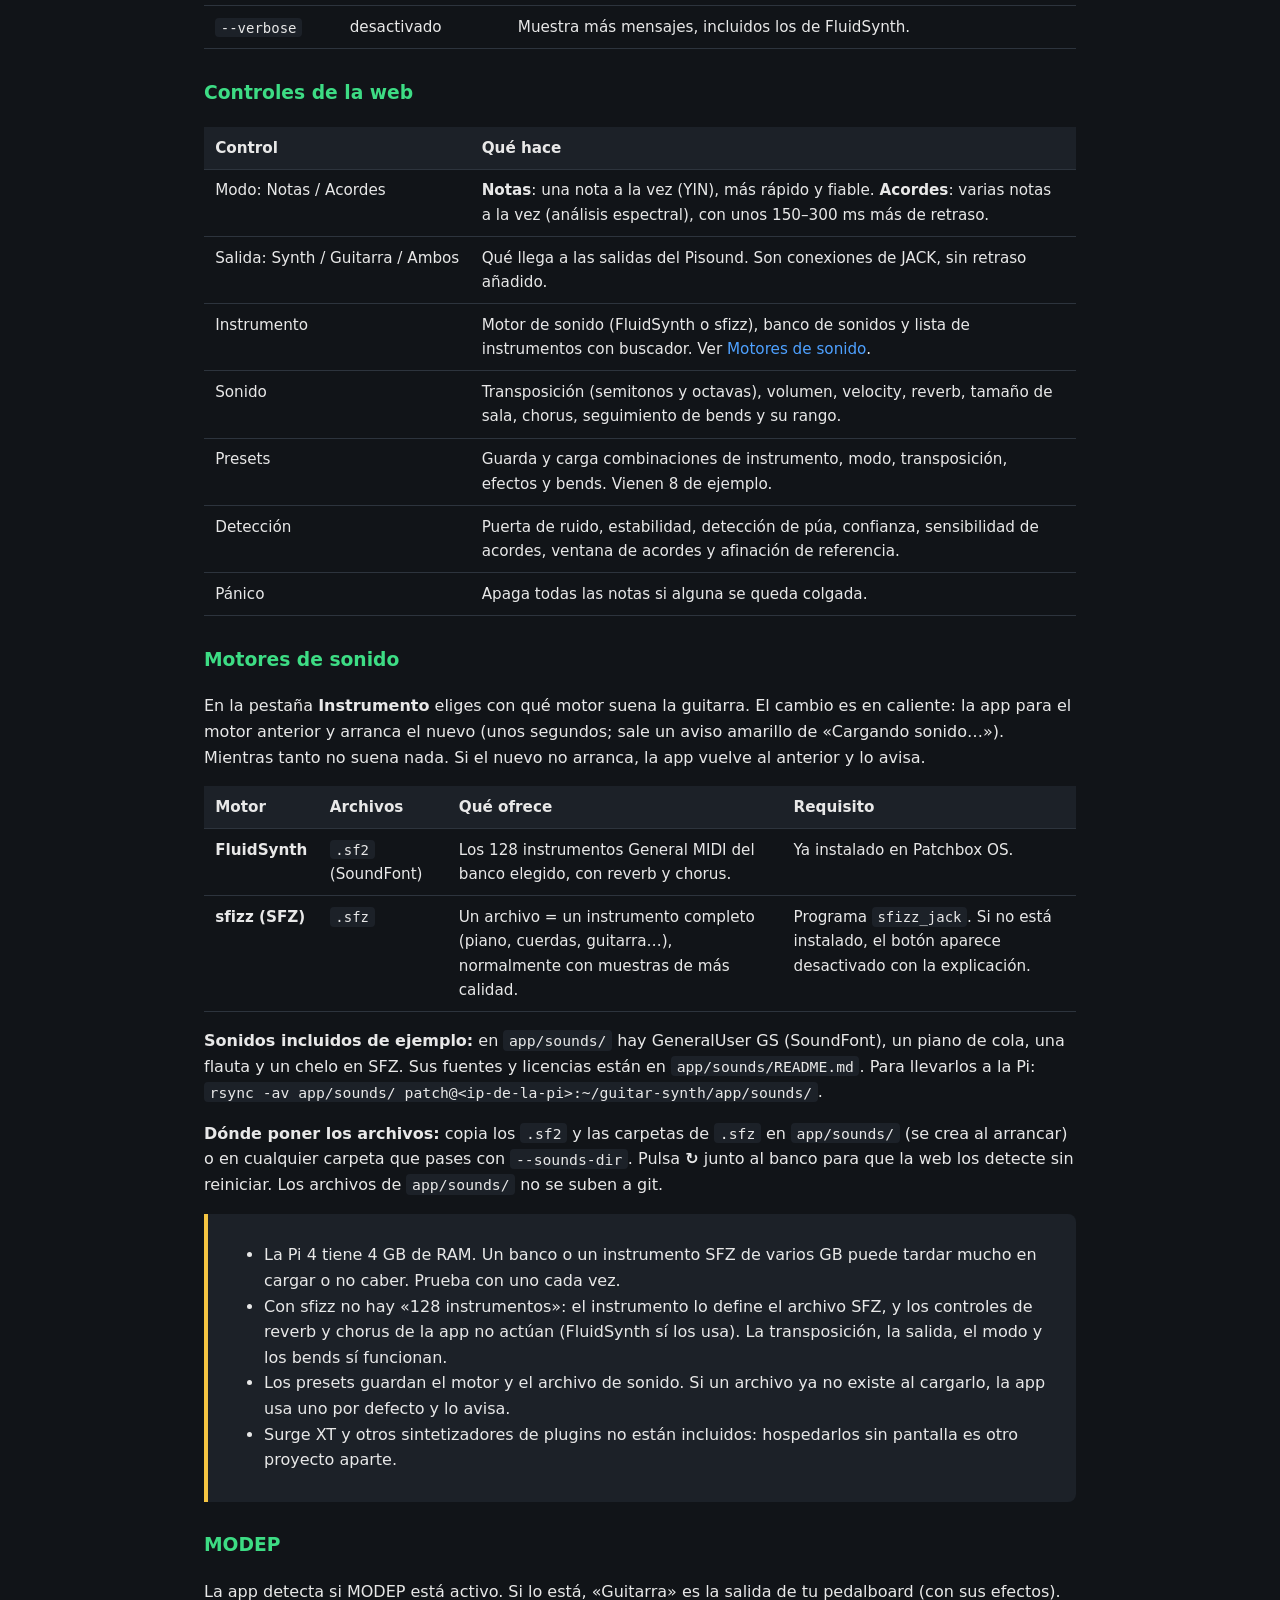
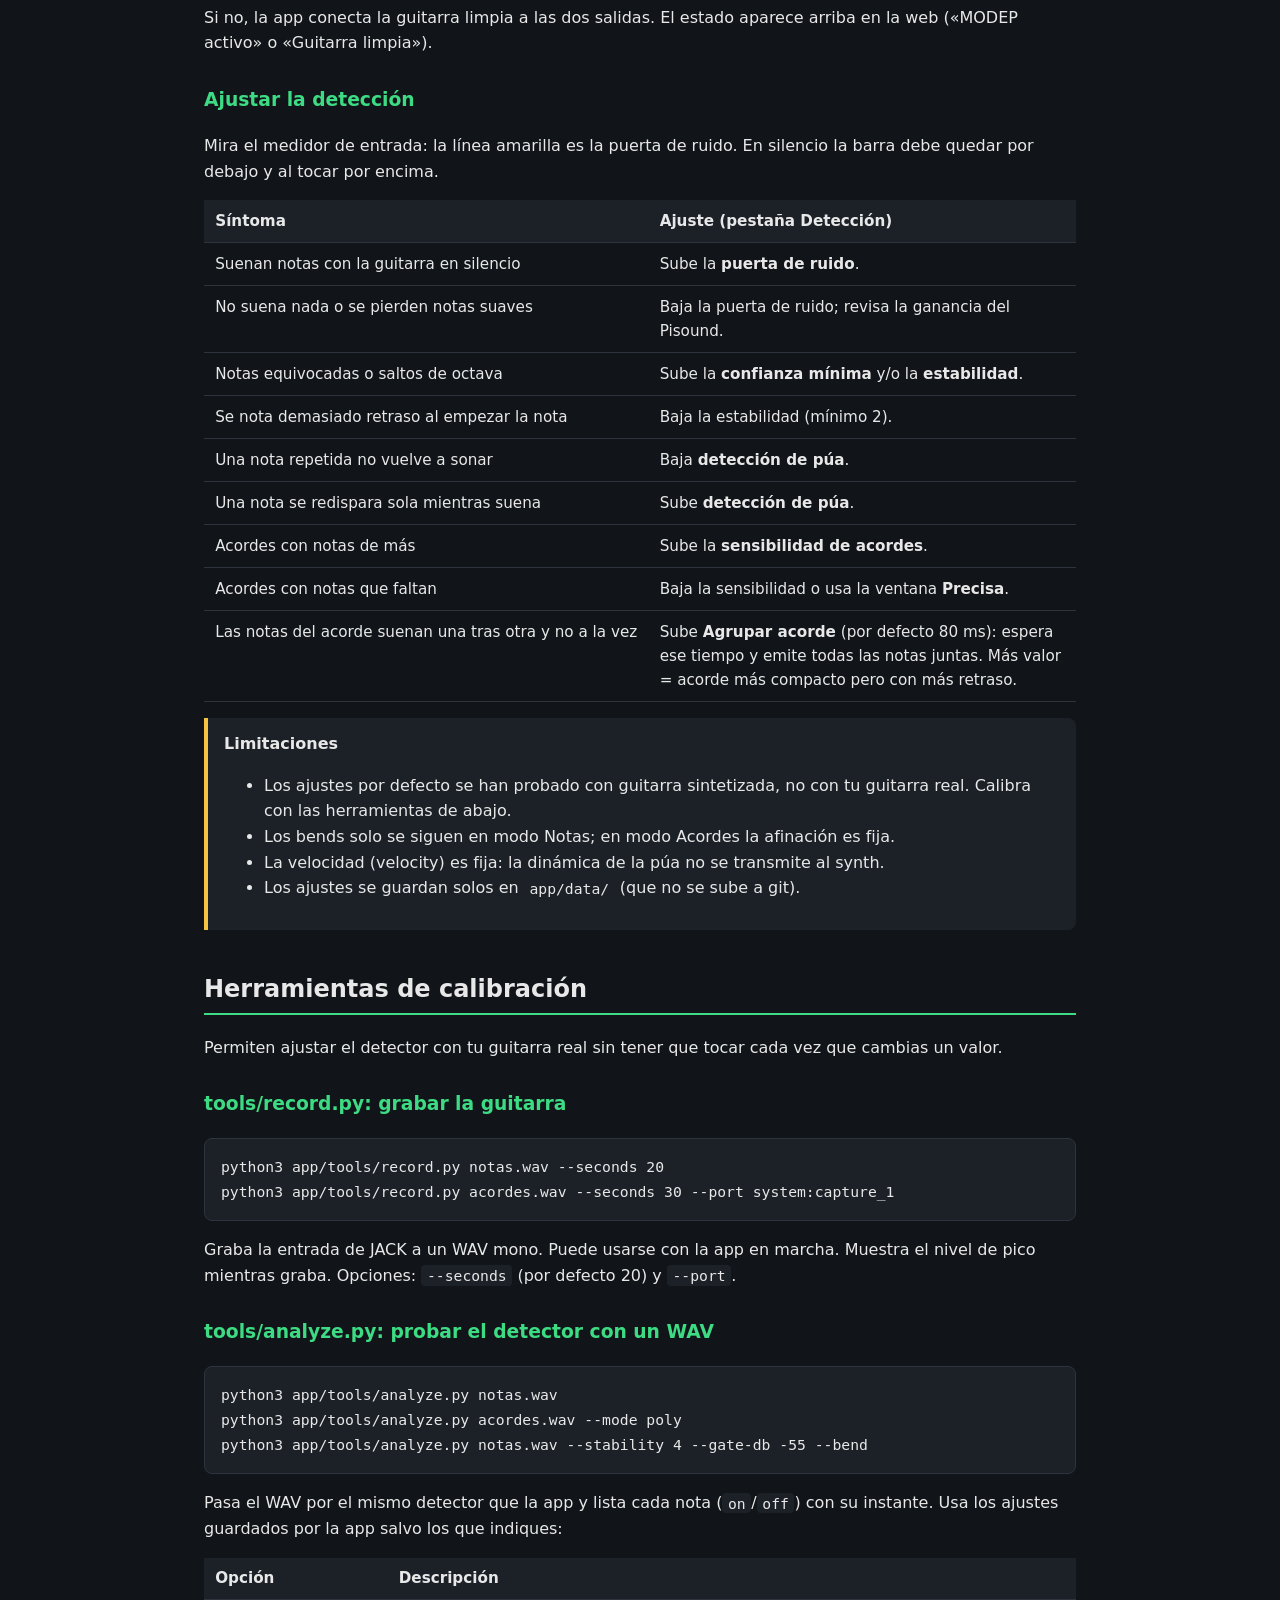
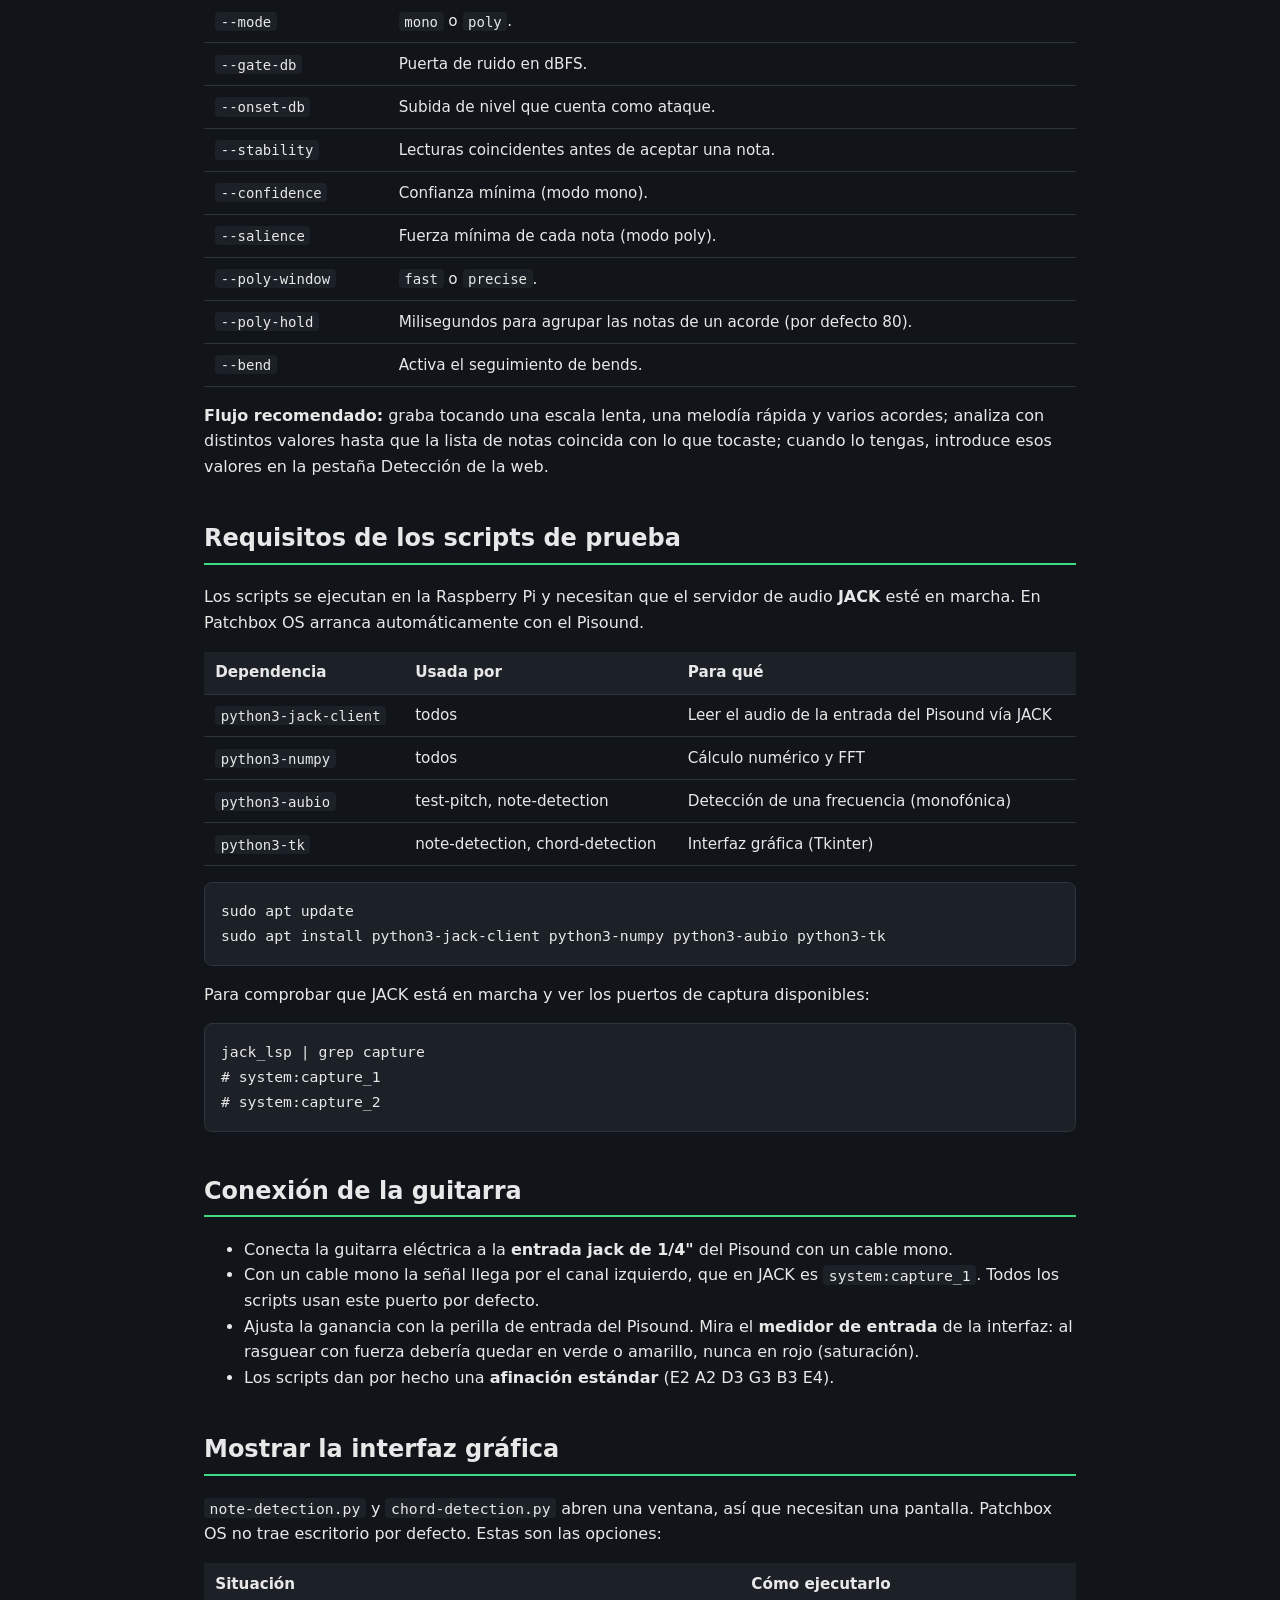
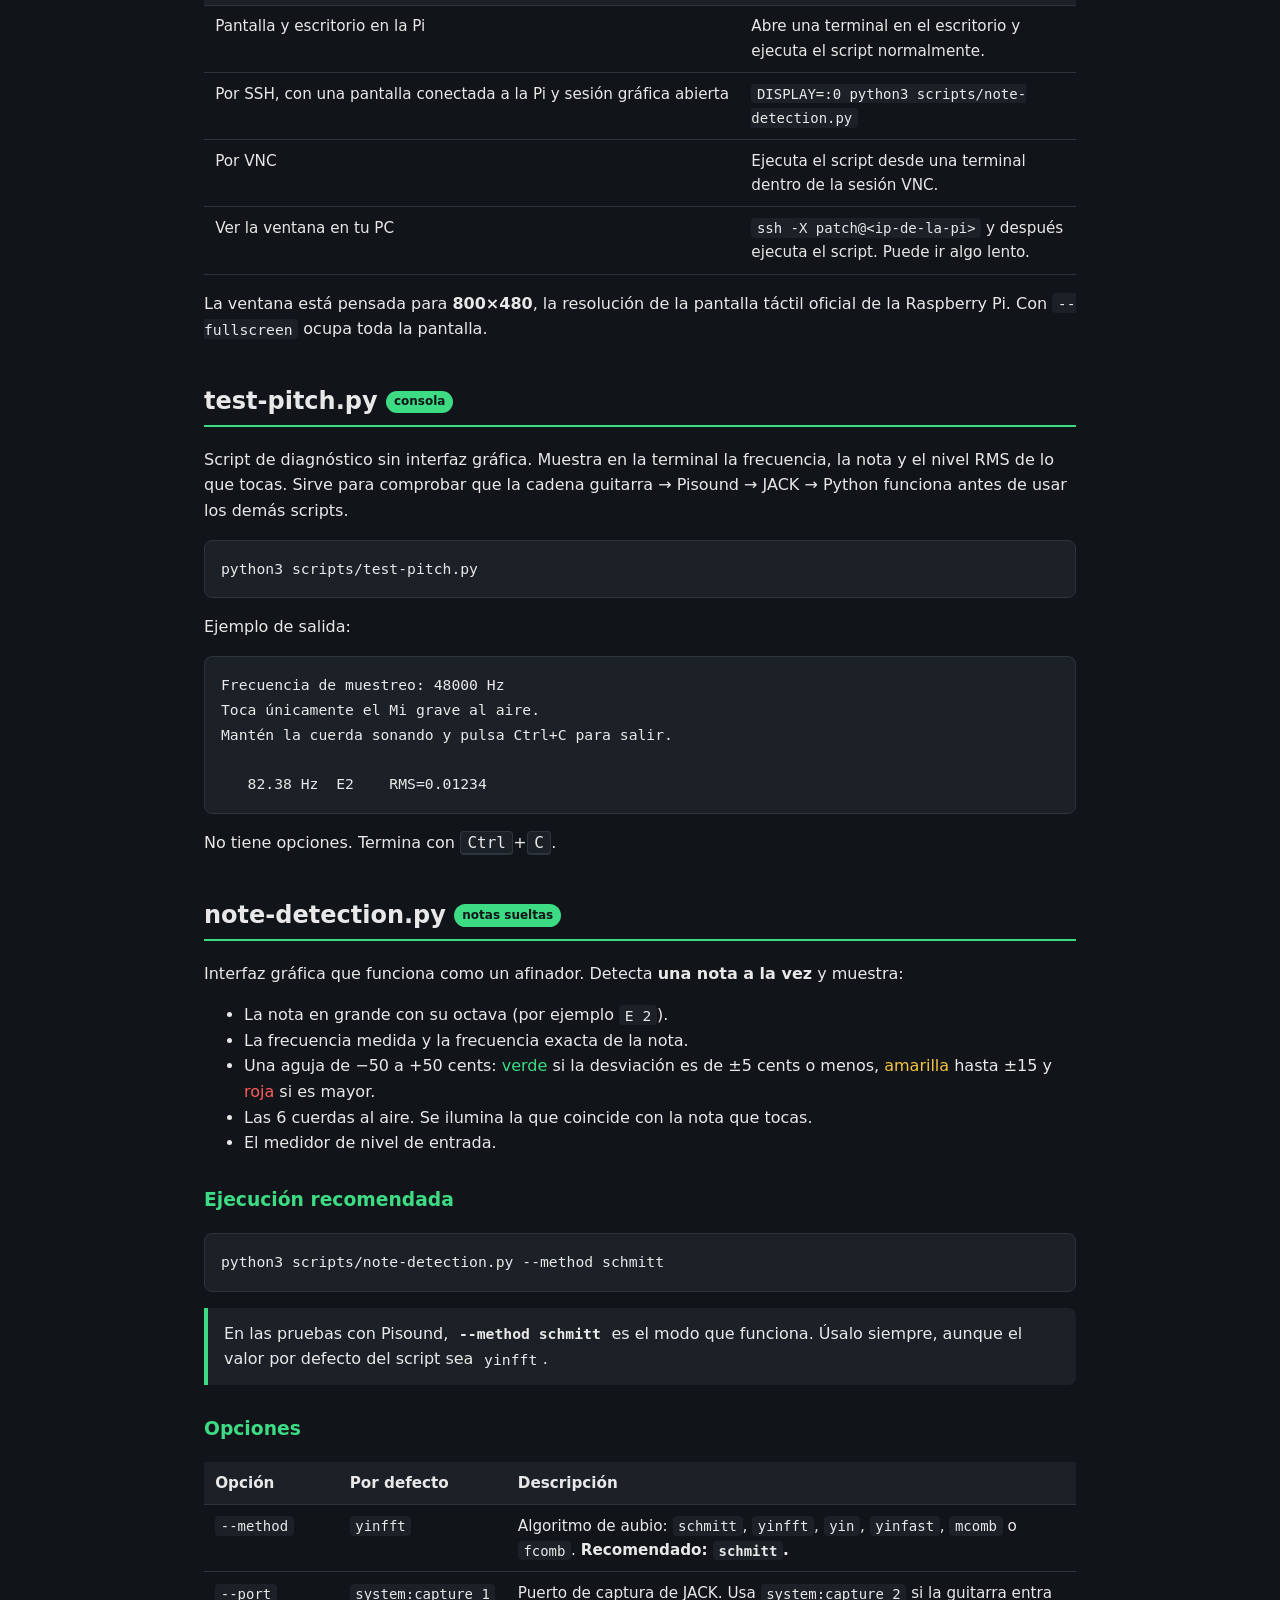
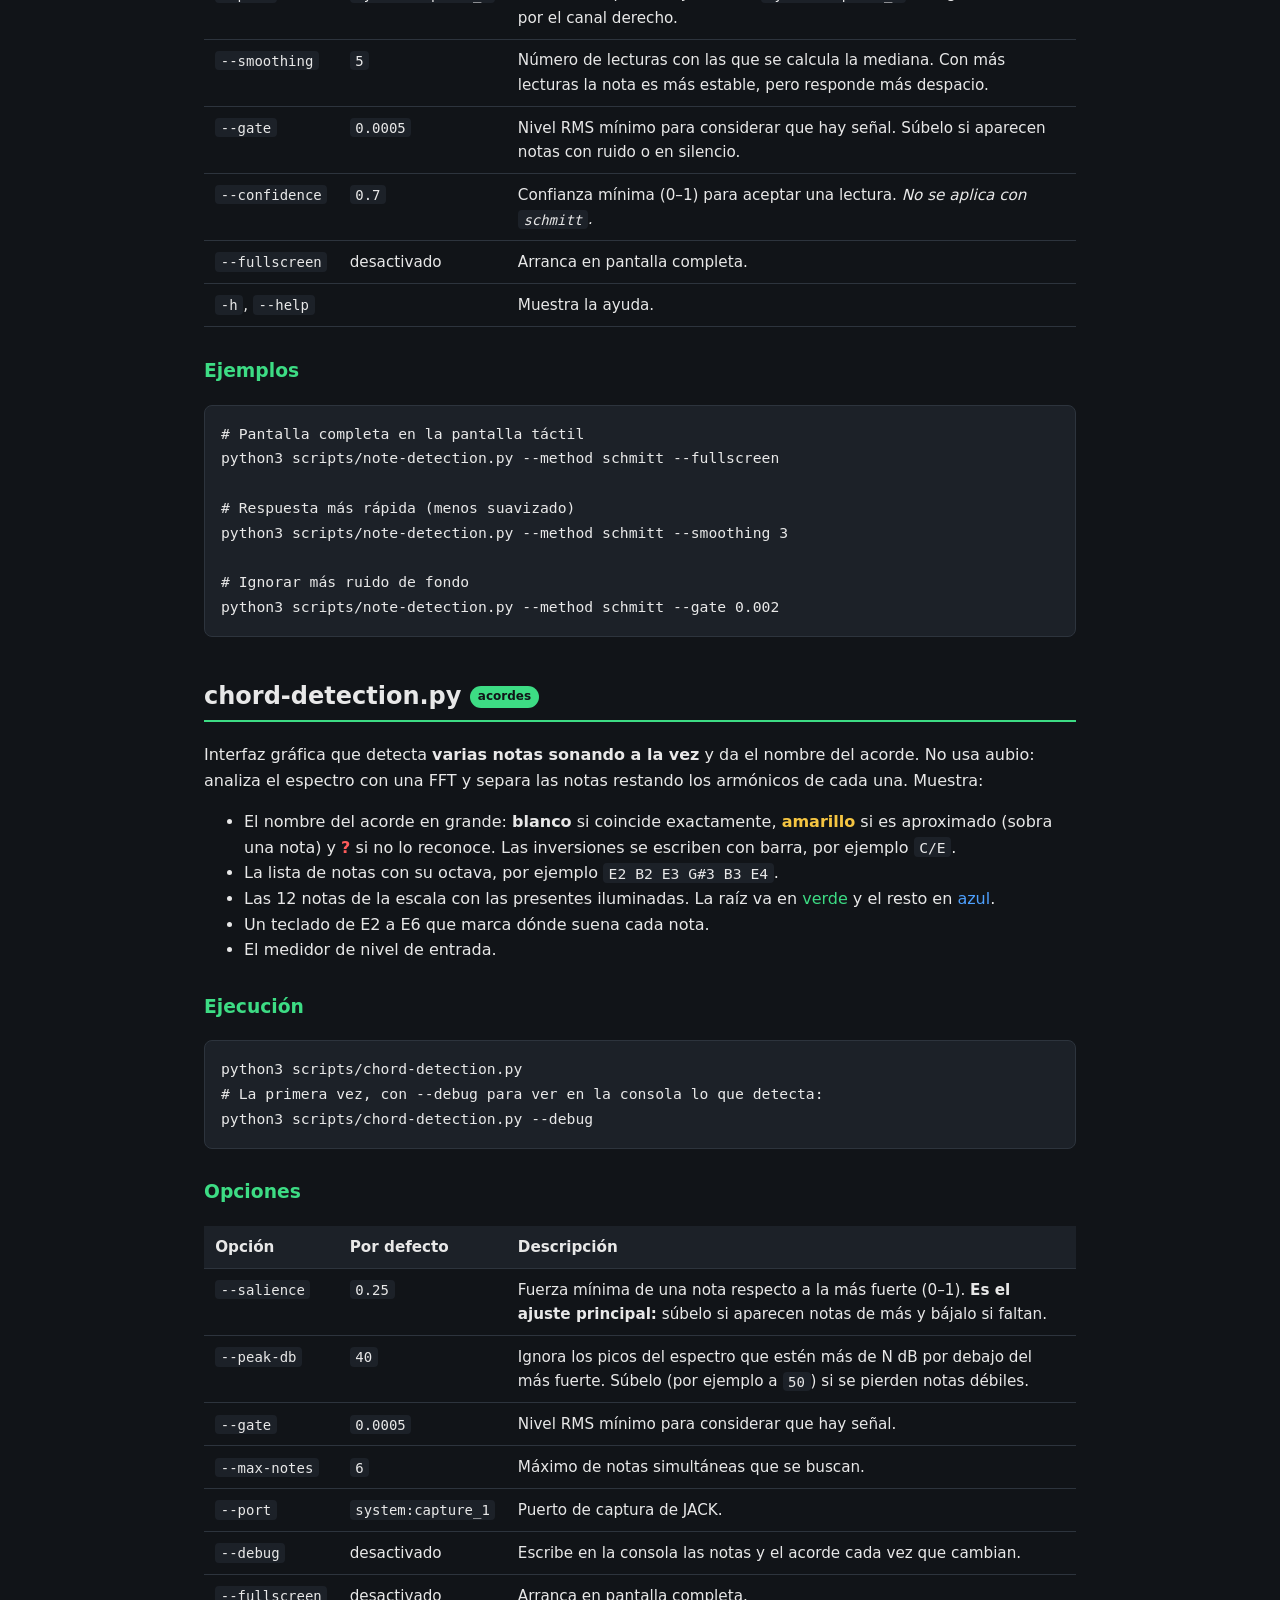
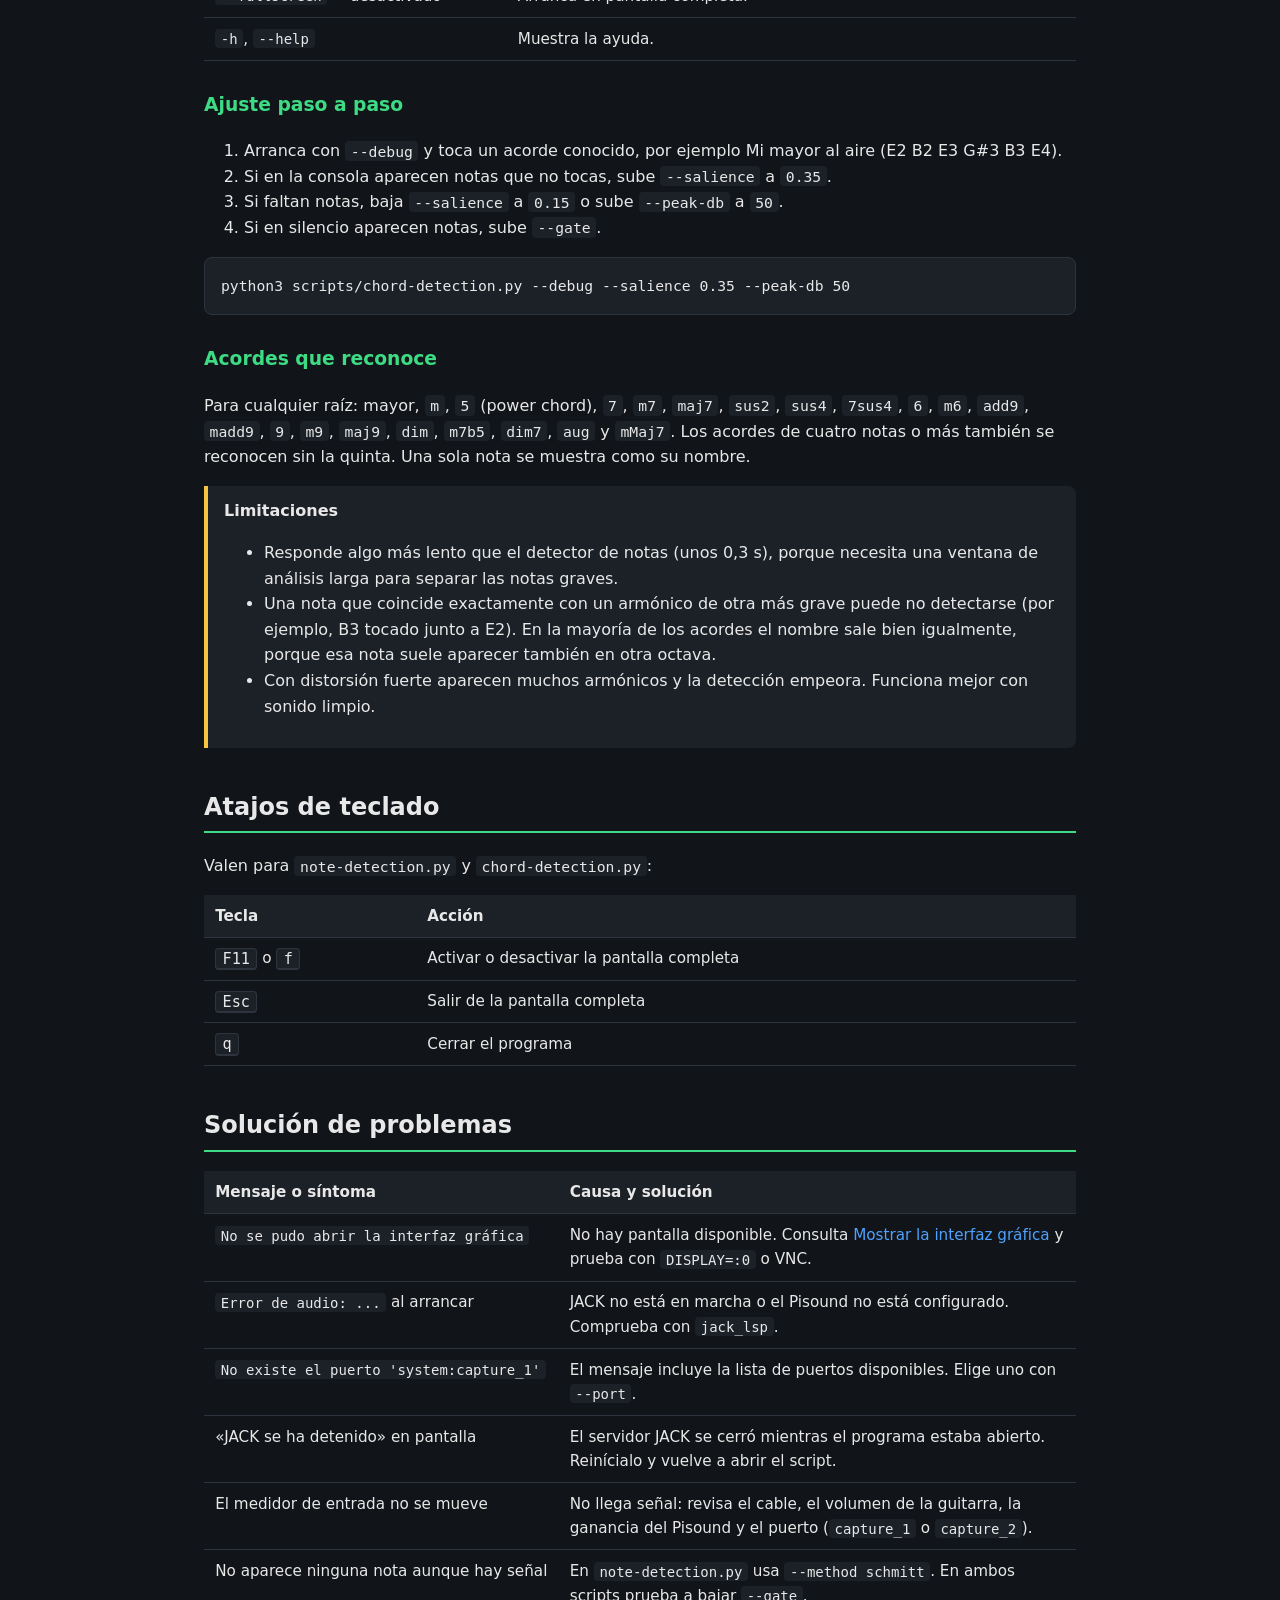
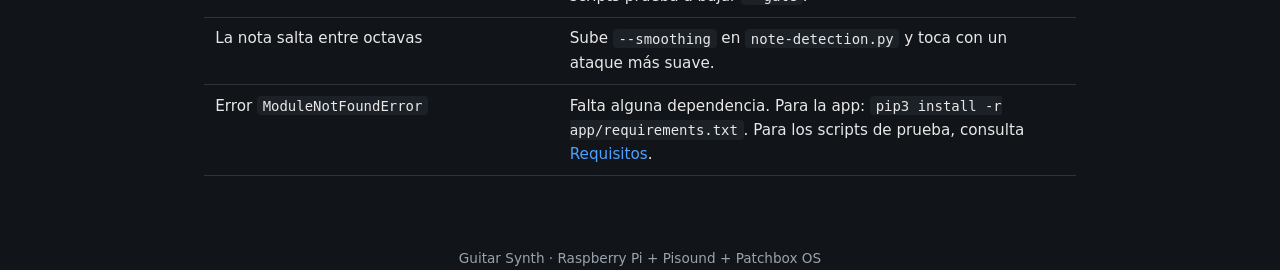
==== commit f1d507c8: "* Sounds" ====
--- a/documentation.html
+++ b/documentation.html
@@ -180,6 +180,7 @@
     <tr><td><strong>FluidSynth</strong></td><td><code>.sf2</code> (SoundFont)</td><td>Los 128 instrumentos General MIDI del banco elegido, con reverb y chorus.</td><td>Ya instalado en Patchbox OS.</td></tr>
     <tr><td><strong>sfizz (SFZ)</strong></td><td><code>.sfz</code></td><td>Un archivo = un instrumento completo (piano, cuerdas, guitarra…), normalmente con muestras de más calidad.</td><td>Programa <code>sfizz_jack</code>. Si no está instalado, el botón aparece desactivado con la explicación.</td></tr>
   </table>
+  <p><strong>Sonidos incluidos de ejemplo:</strong> en <code>app/sounds/</code> hay GeneralUser GS (SoundFont), un piano de cola, una flauta y un chelo en SFZ. Sus fuentes y licencias están en <code>app/sounds/README.md</code>. Para llevarlos a la Pi: <code>rsync -av app/sounds/ patch@&lt;ip-de-la-pi&gt;:~/guitar-synth/app/sounds/</code>.</p>
   <p><strong>Dónde poner los archivos:</strong> copia los <code>.sf2</code> y las carpetas de <code>.sfz</code> en <code>app/sounds/</code> (se crea al arrancar) o en cualquier carpeta que pases con <code>--sounds-dir</code>. Pulsa <strong>↻</strong> junto al banco para que la web los detecte sin reiniciar. Los archivos de <code>app/sounds/</code> no se suben a git.</p>
   <div class="note warn">
     <ul>
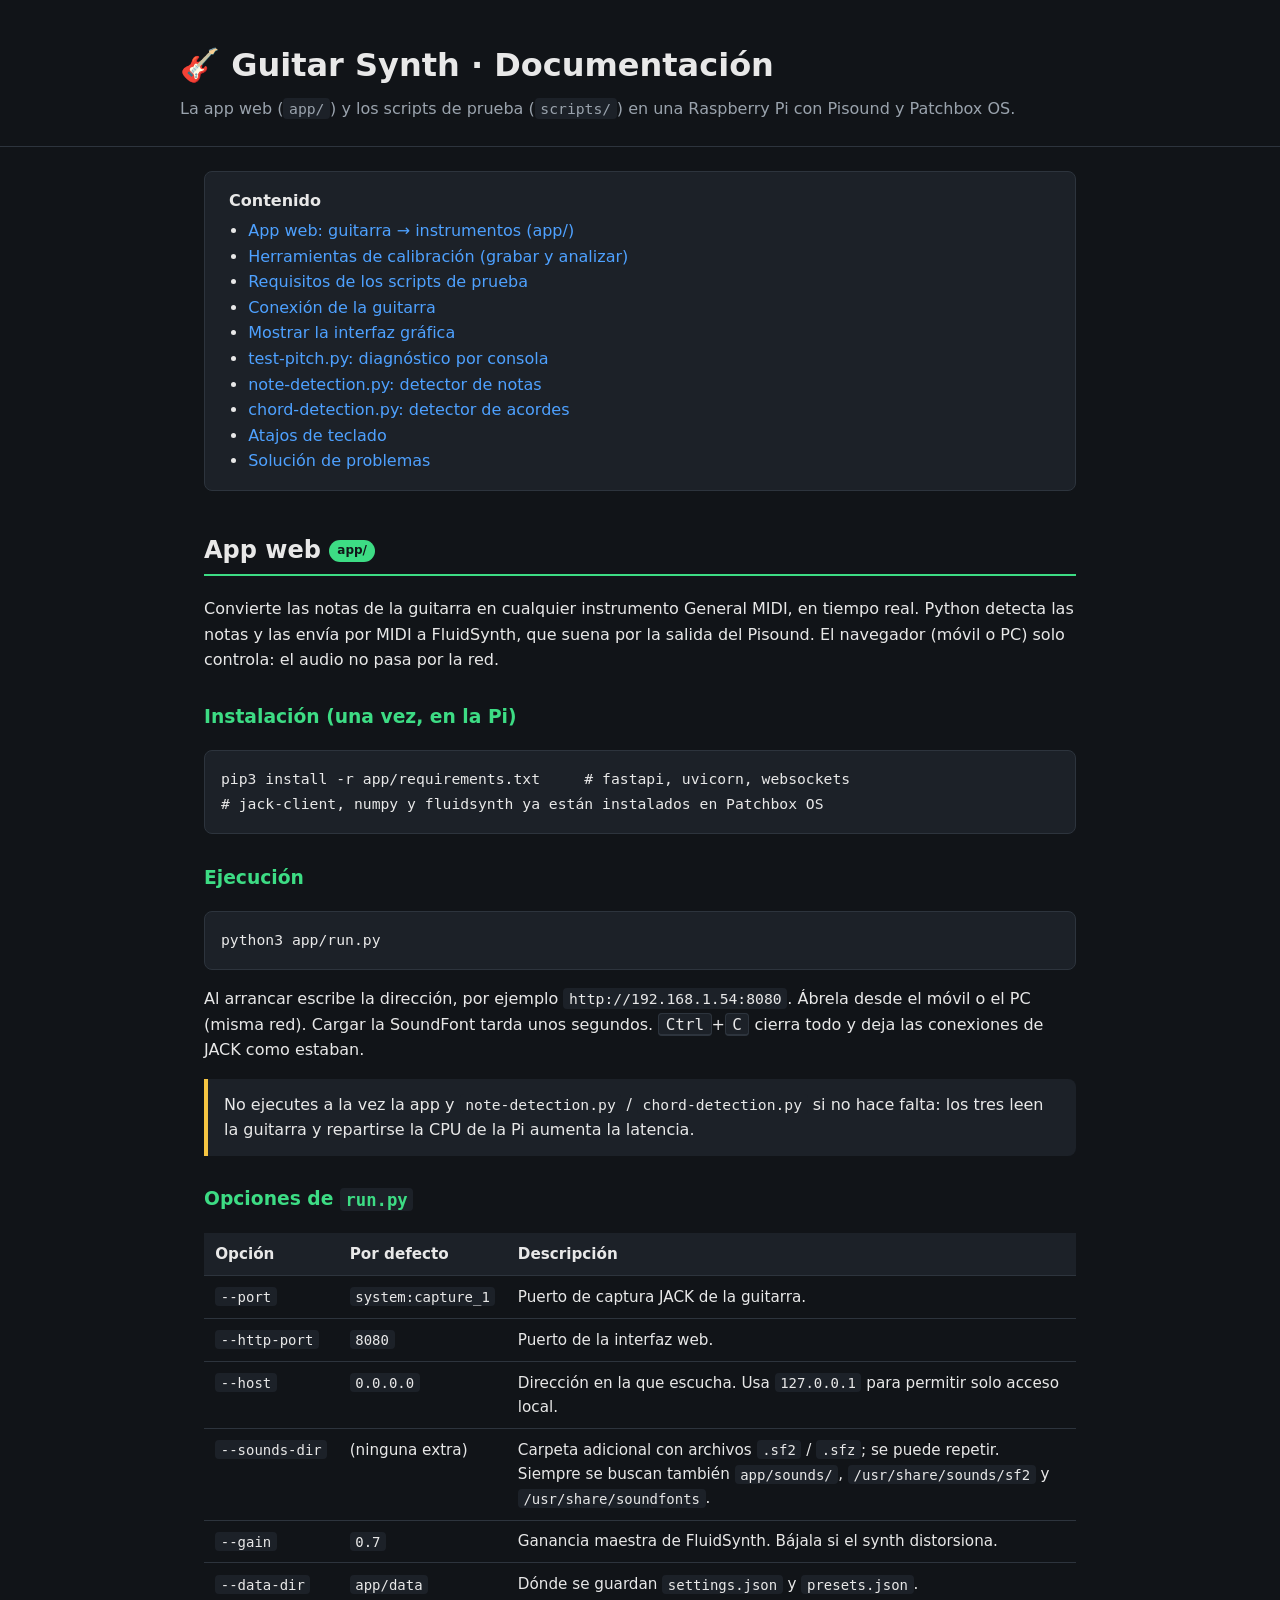
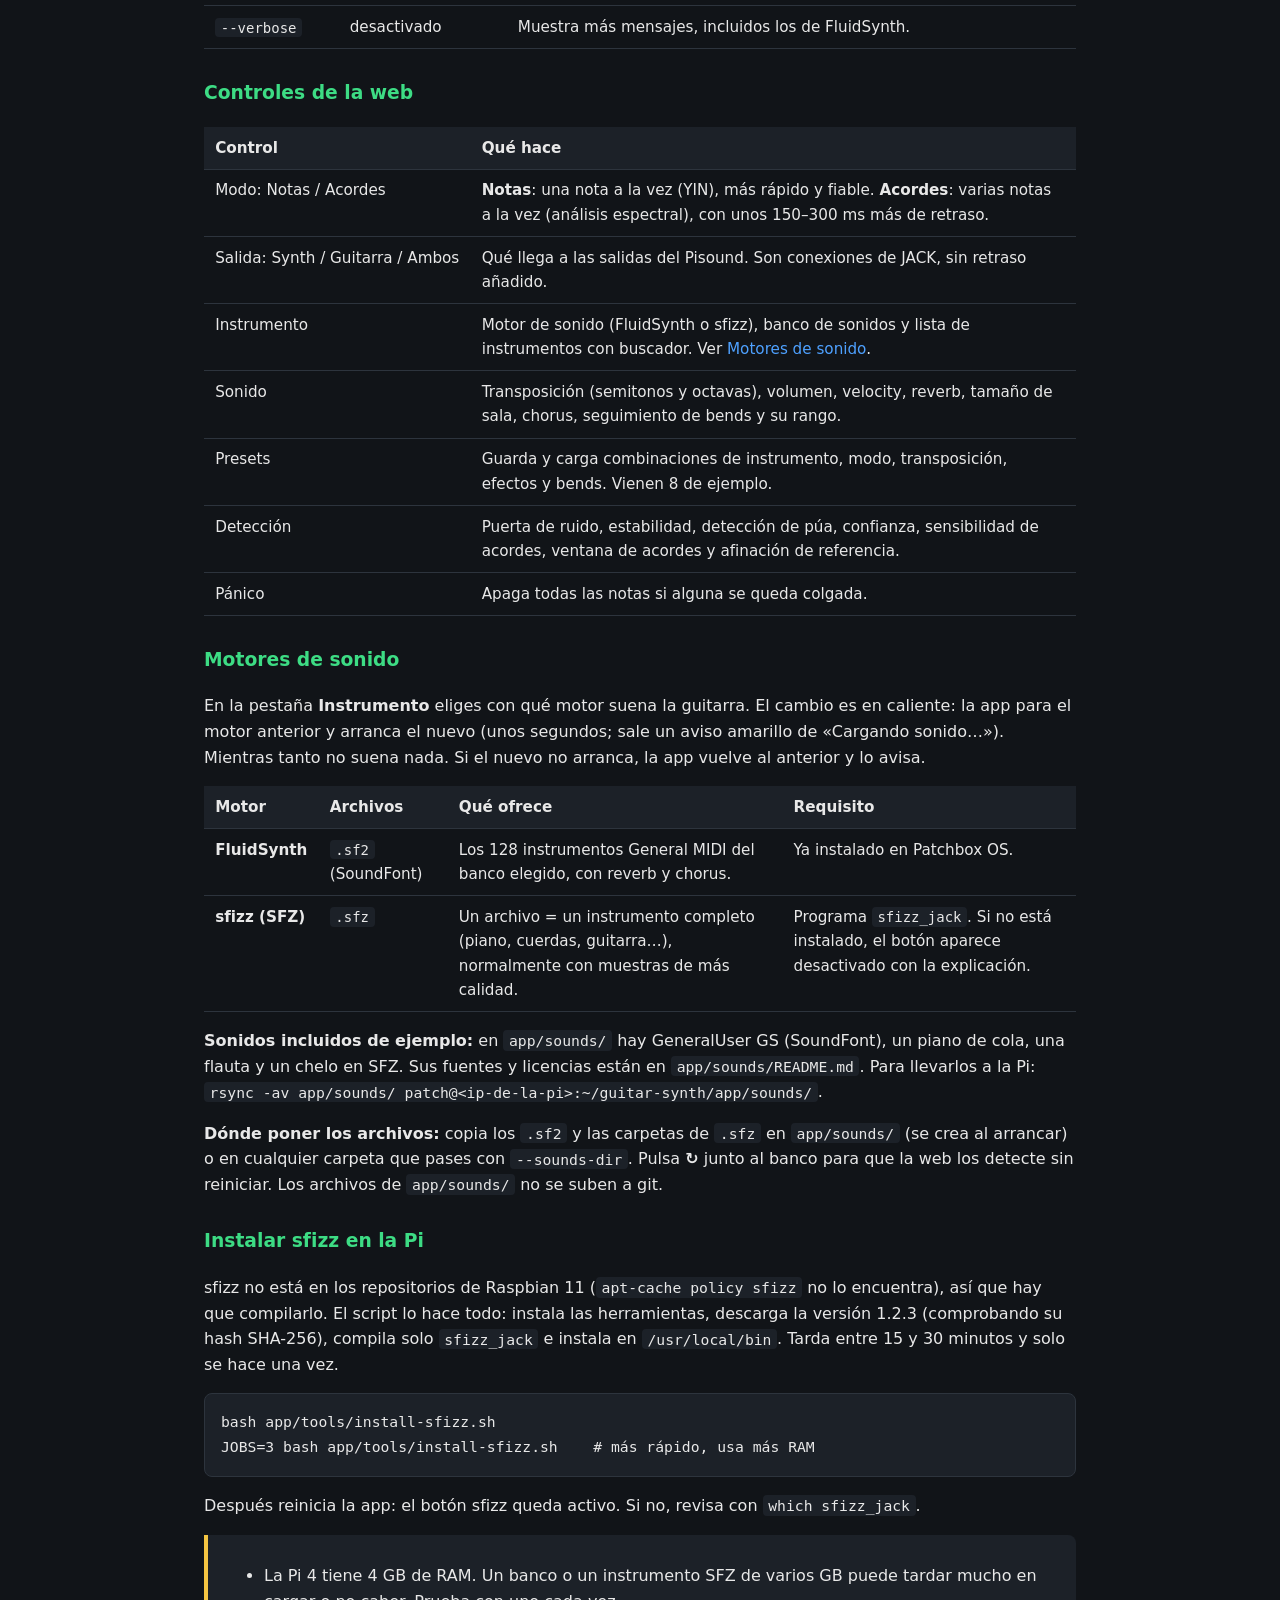
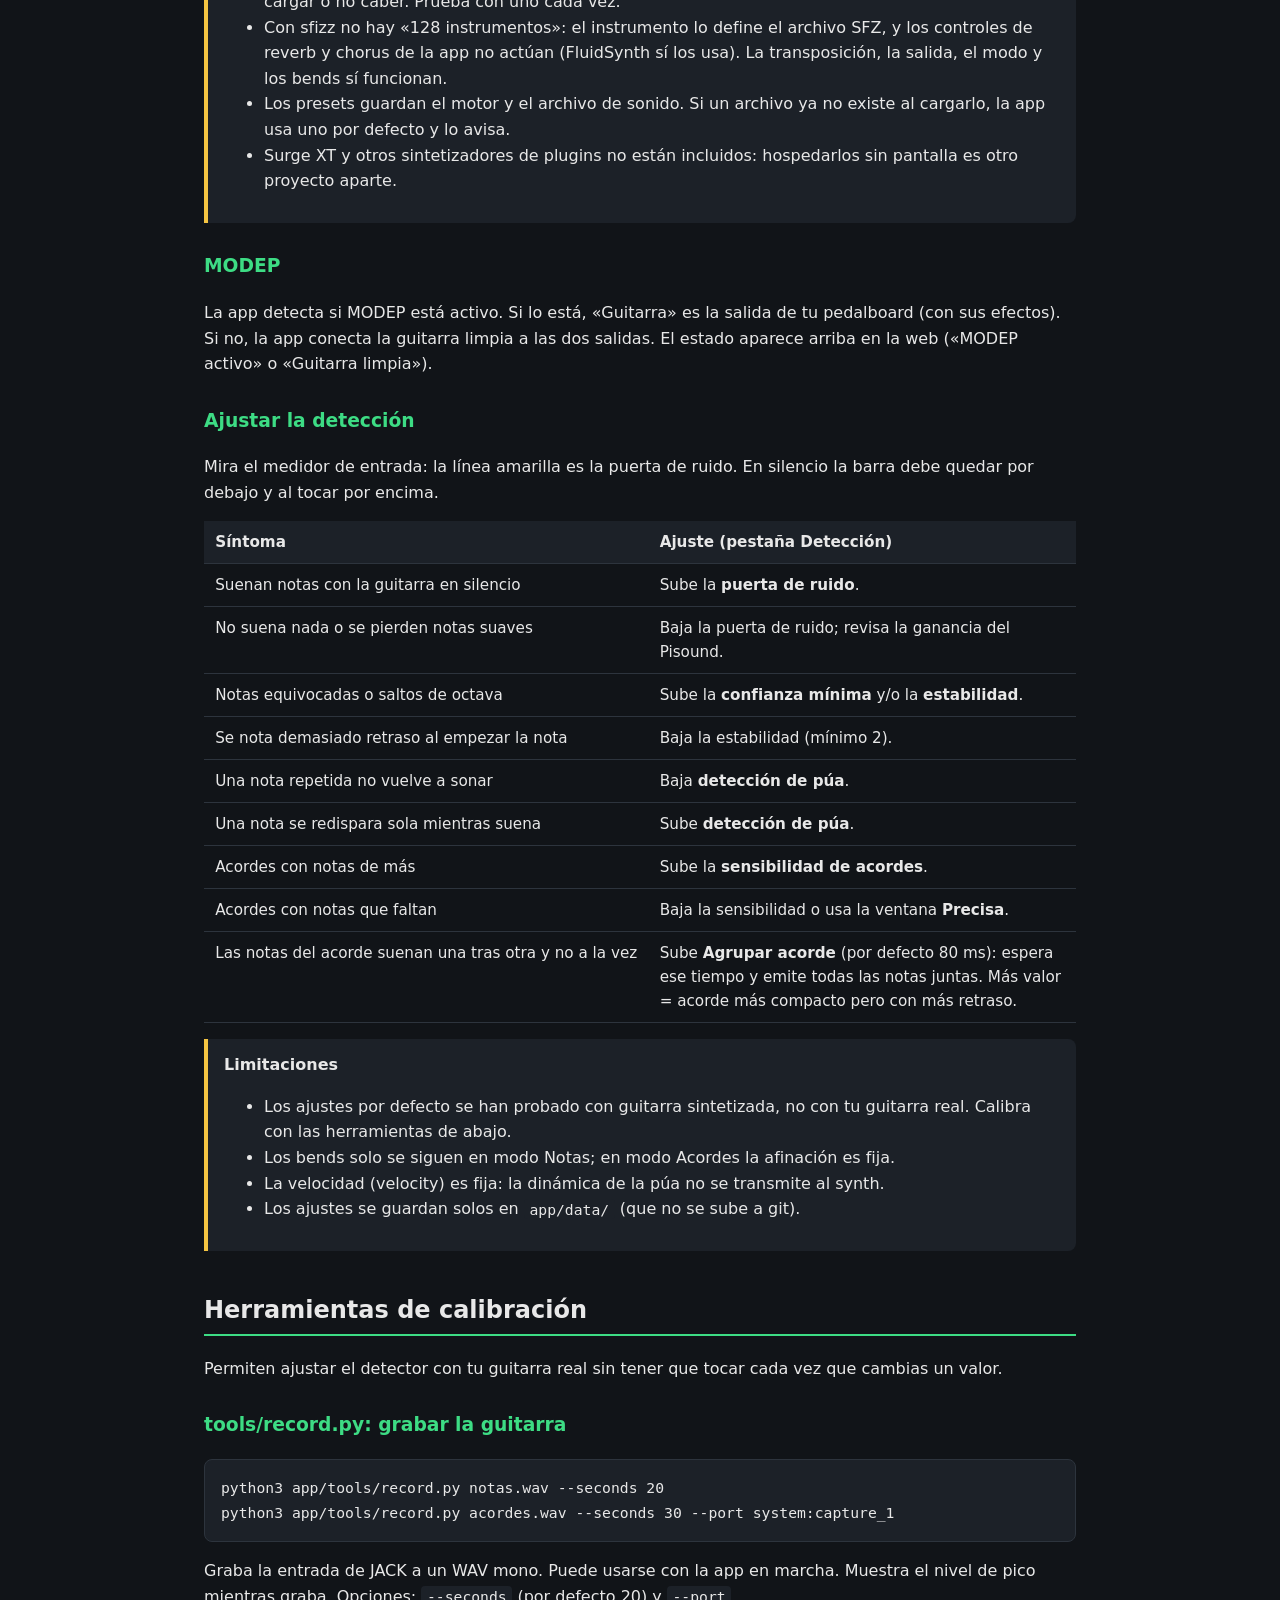
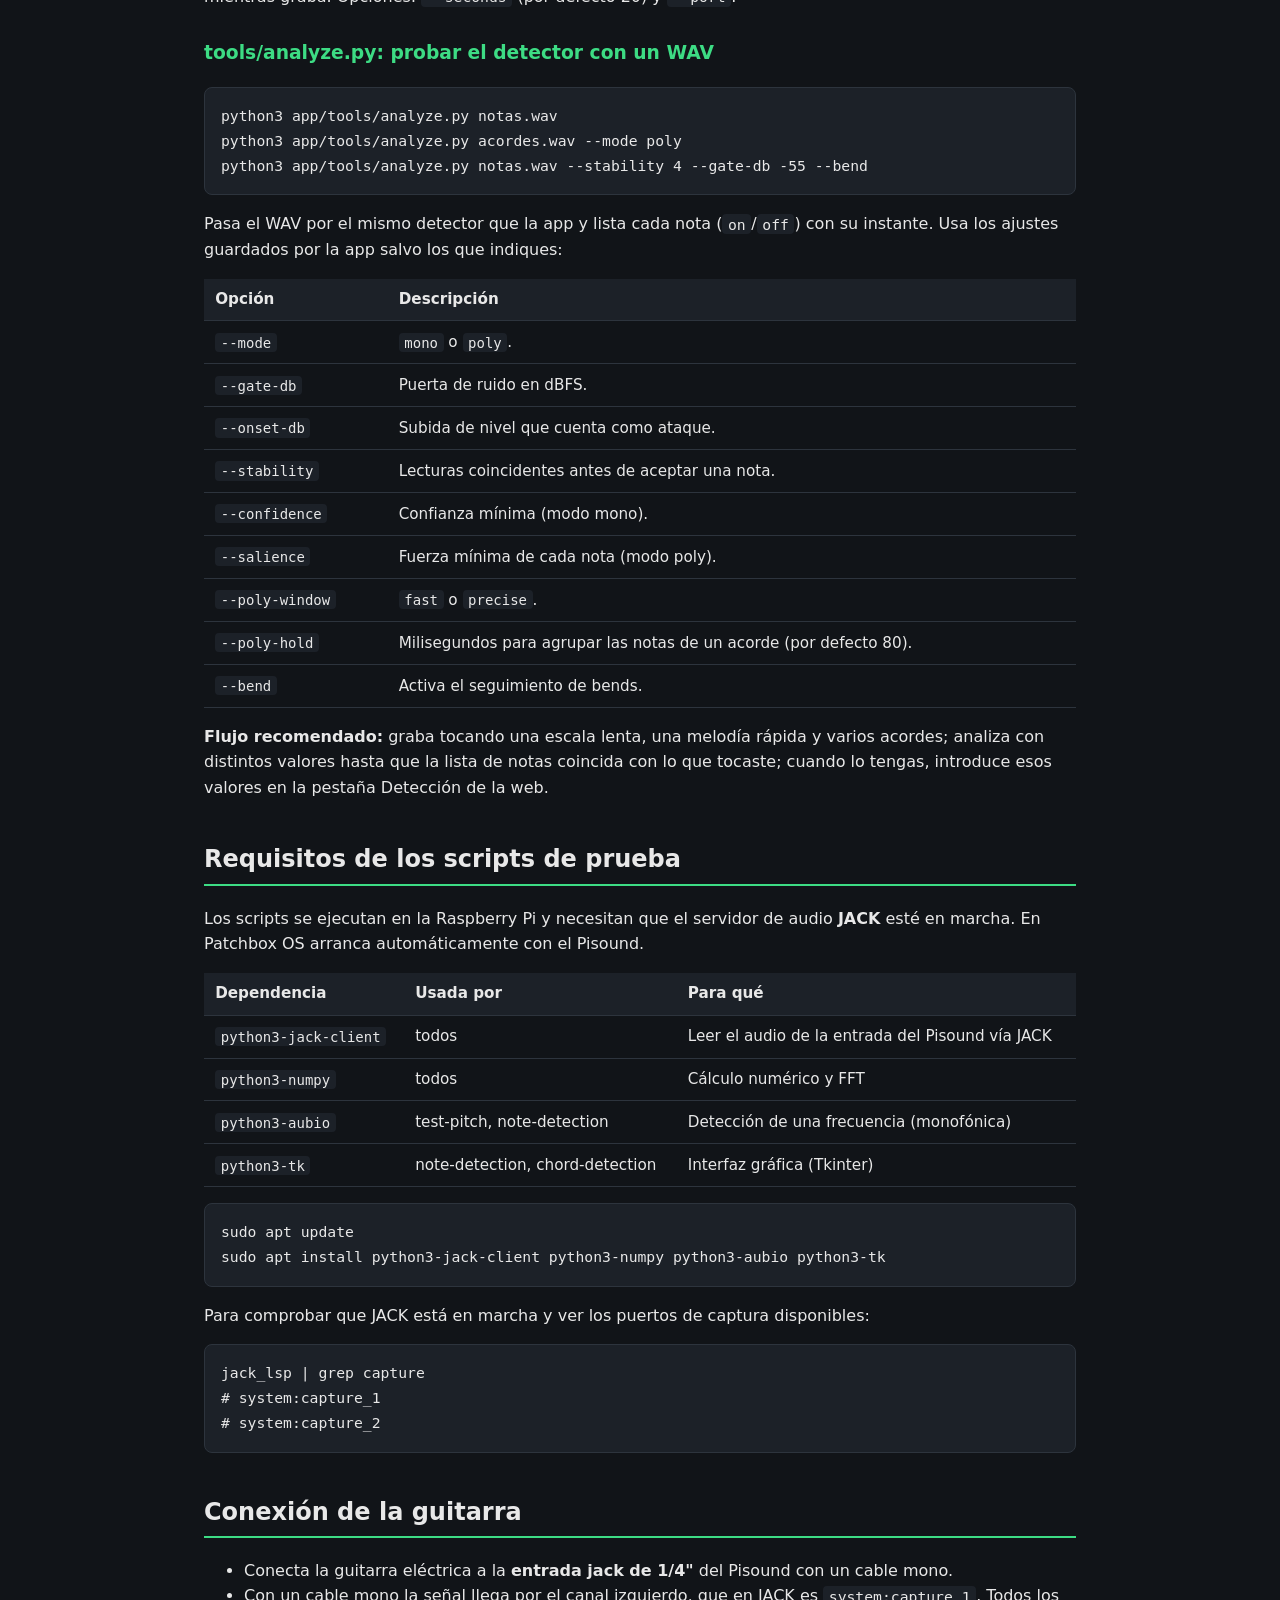
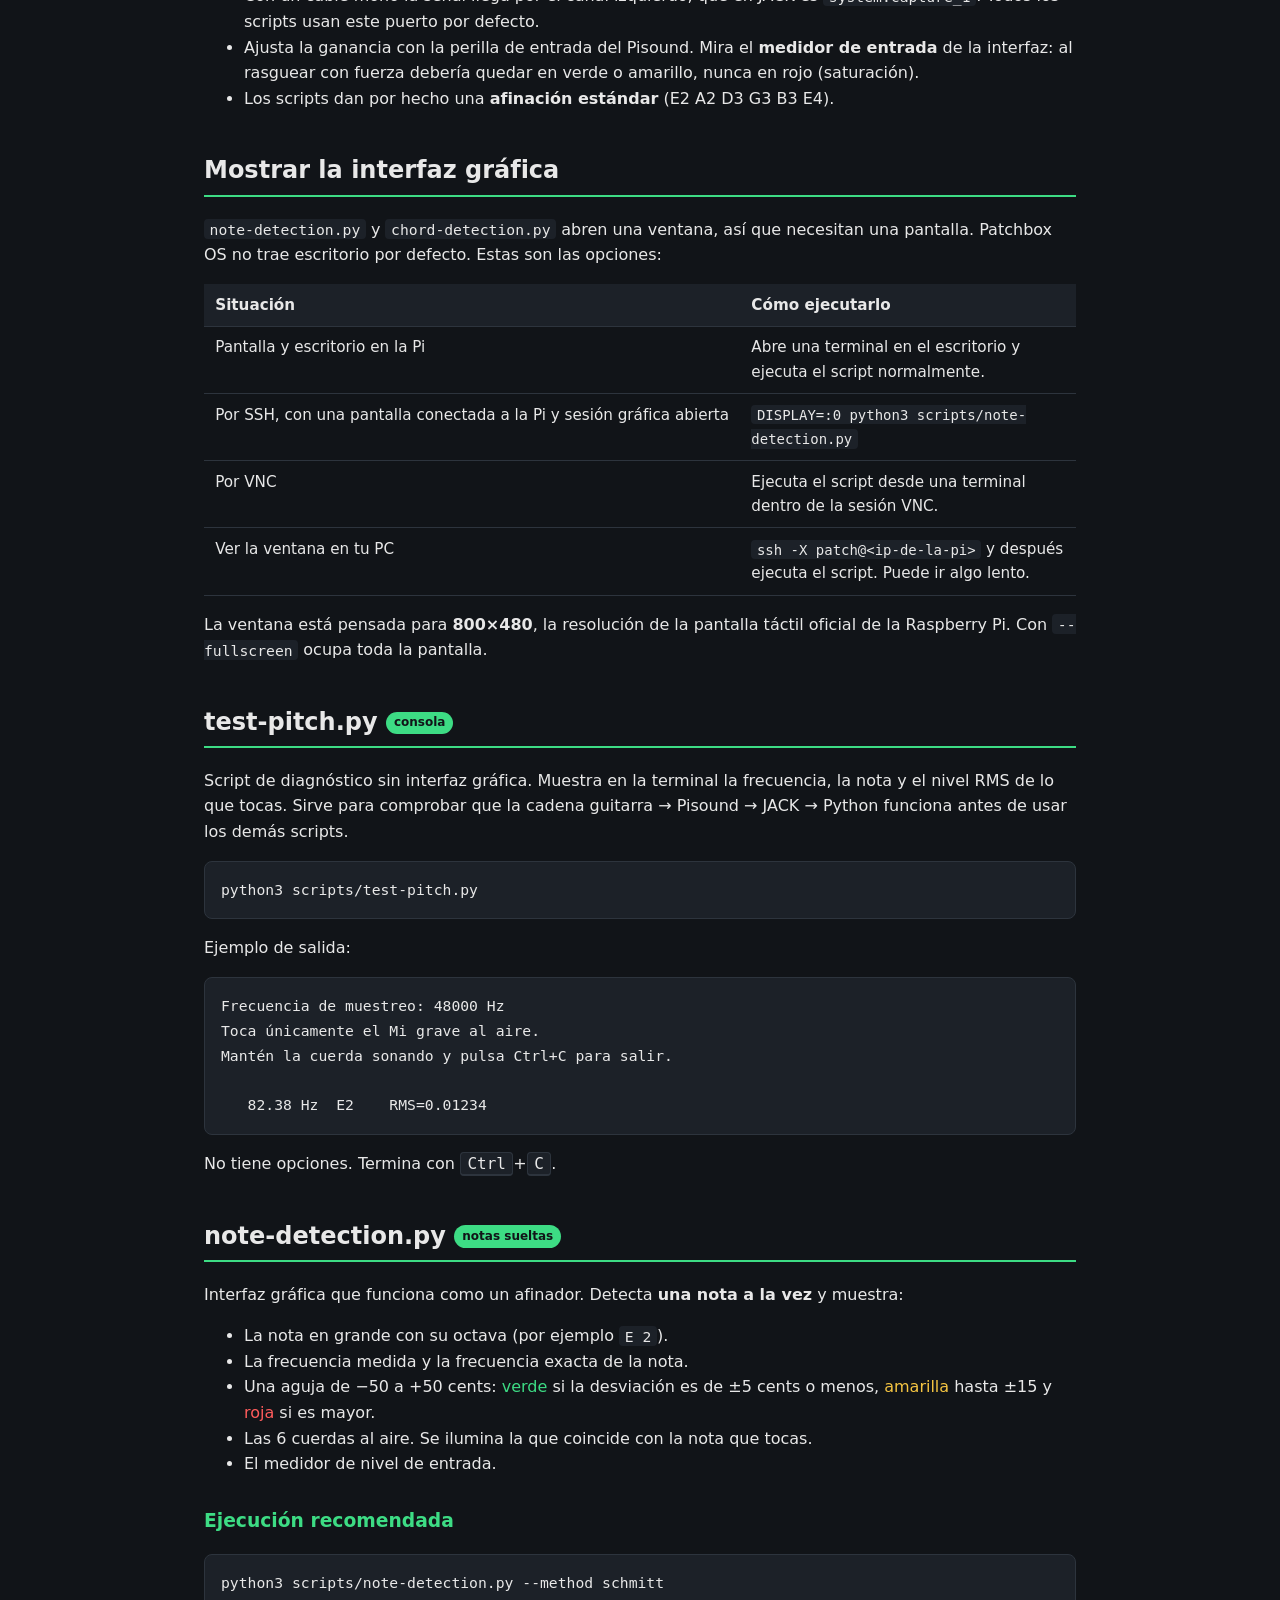
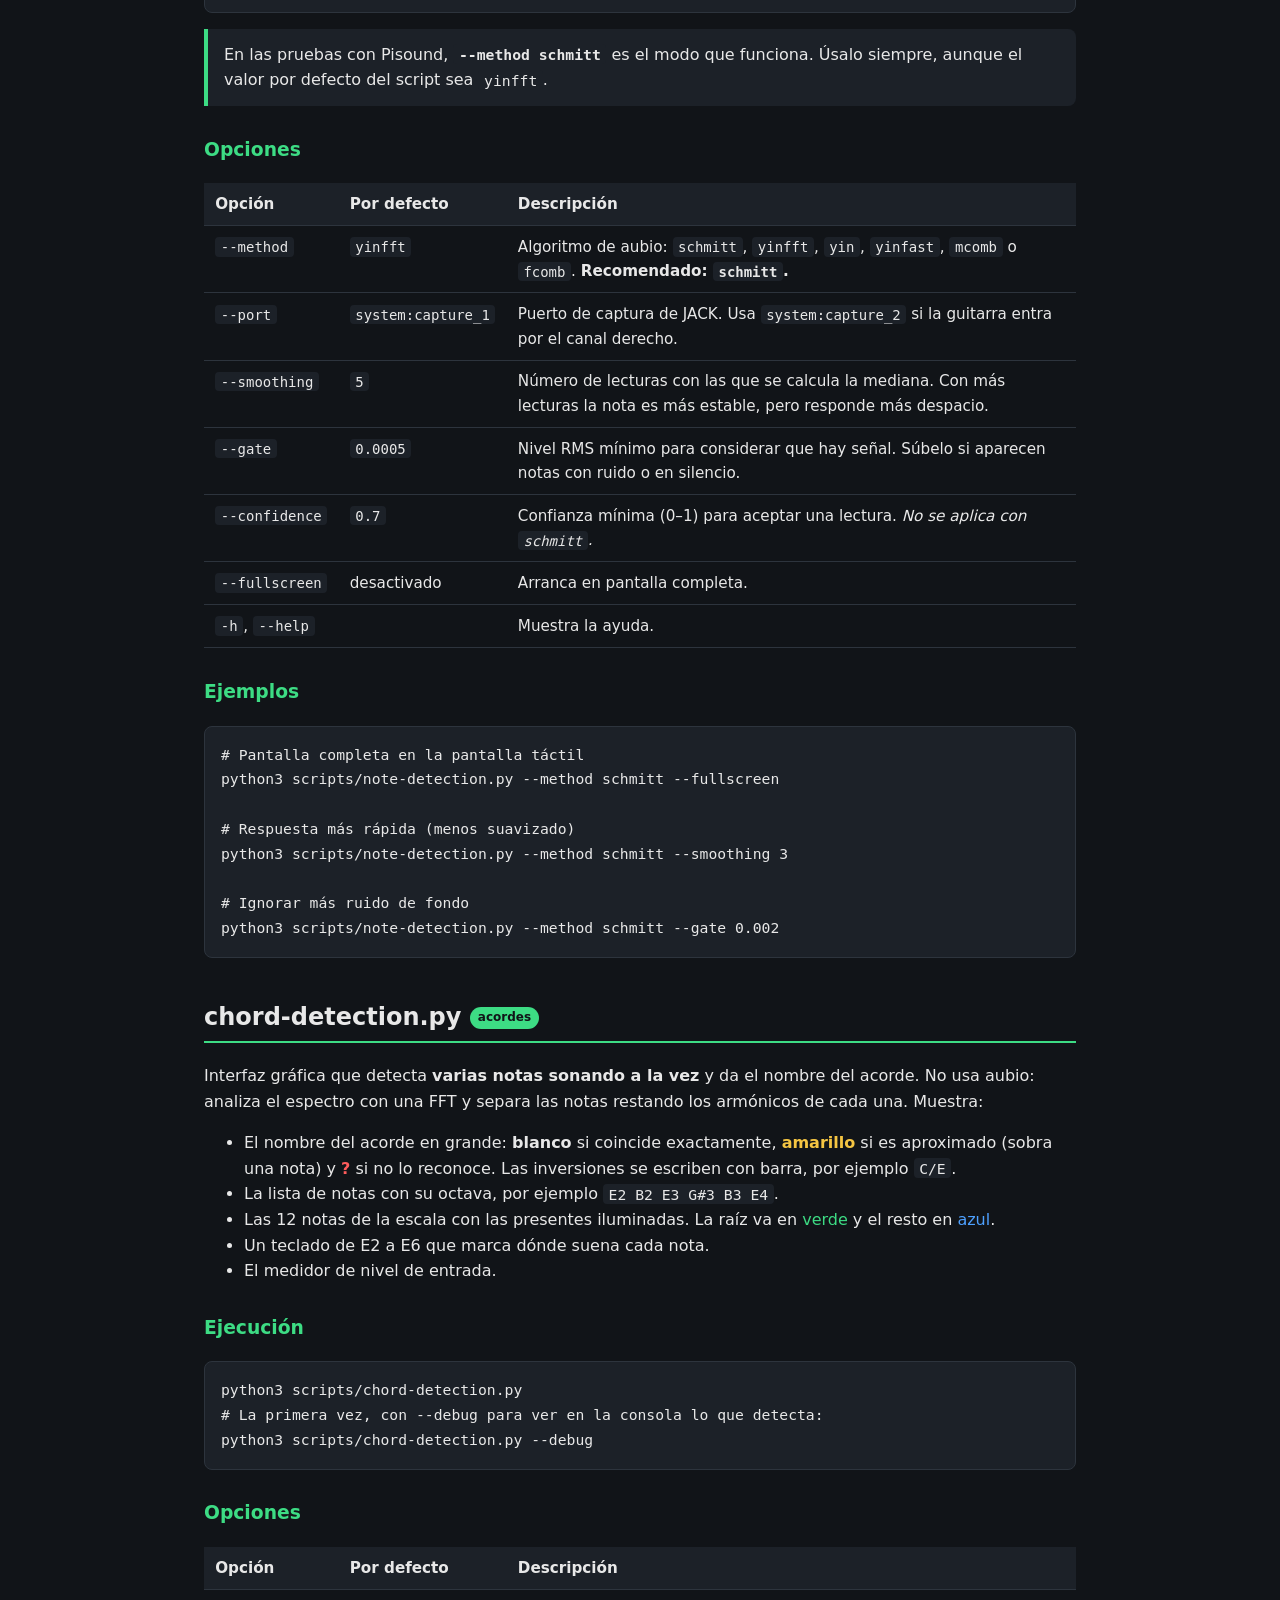
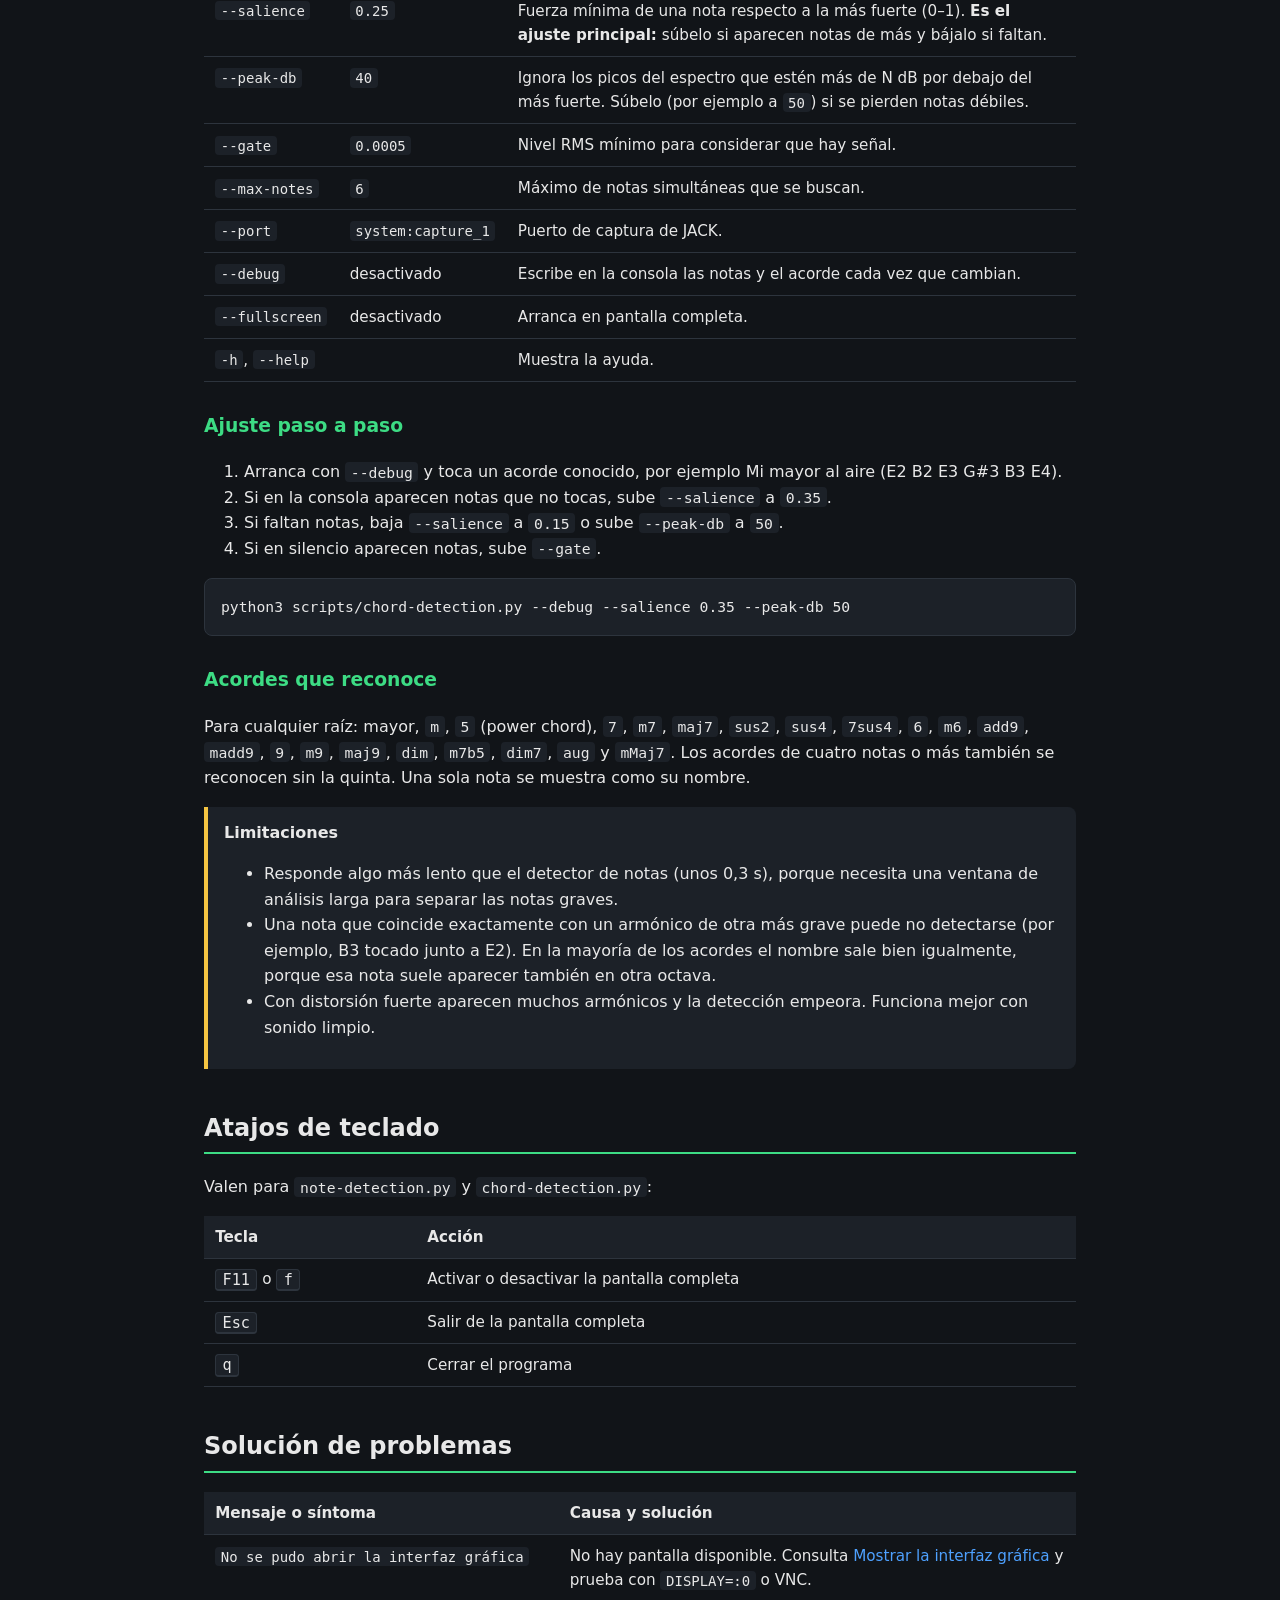
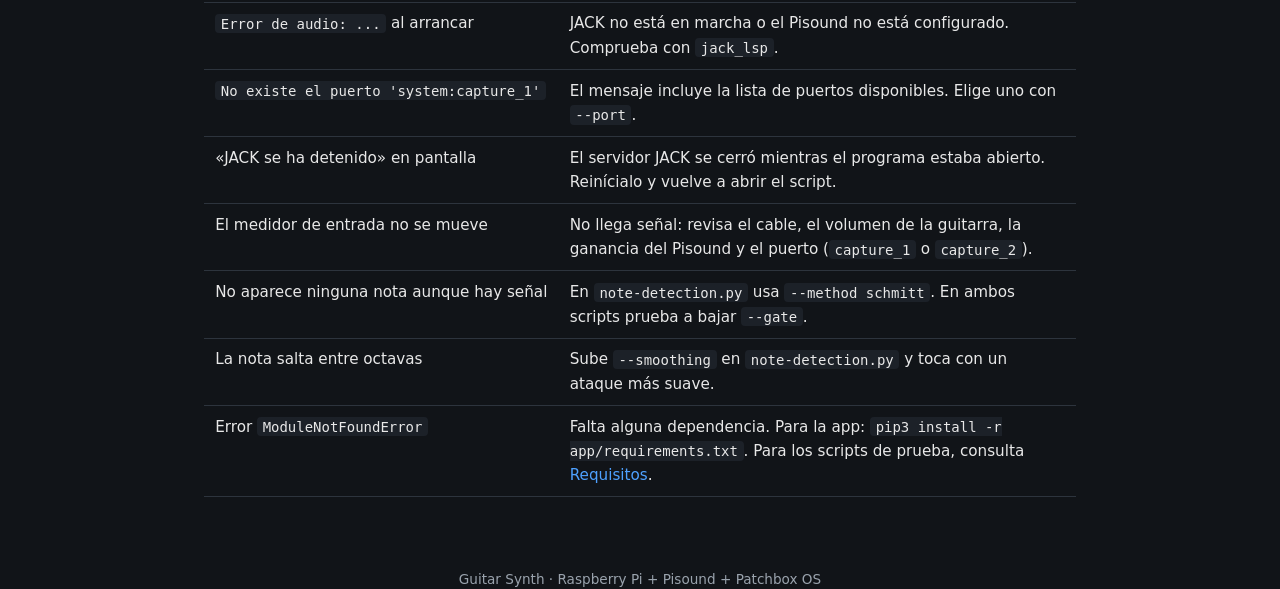
==== commit a27f1c24: "* Sfizz" ====
--- a/documentation.html
+++ b/documentation.html
@@ -182,6 +182,12 @@
   </table>
   <p><strong>Sonidos incluidos de ejemplo:</strong> en <code>app/sounds/</code> hay GeneralUser GS (SoundFont), un piano de cola, una flauta y un chelo en SFZ. Sus fuentes y licencias están en <code>app/sounds/README.md</code>. Para llevarlos a la Pi: <code>rsync -av app/sounds/ patch@&lt;ip-de-la-pi&gt;:~/guitar-synth/app/sounds/</code>.</p>
   <p><strong>Dónde poner los archivos:</strong> copia los <code>.sf2</code> y las carpetas de <code>.sfz</code> en <code>app/sounds/</code> (se crea al arrancar) o en cualquier carpeta que pases con <code>--sounds-dir</code>. Pulsa <strong>↻</strong> junto al banco para que la web los detecte sin reiniciar. Los archivos de <code>app/sounds/</code> no se suben a git.</p>
+  <h3>Instalar sfizz en la Pi</h3>
+  <p>sfizz no está en los repositorios de Raspbian 11 (<code>apt-cache policy sfizz</code> no lo encuentra), así que hay que compilarlo. El script lo hace todo: instala las herramientas, descarga la versión 1.2.3 (comprobando su hash SHA-256), compila solo <code>sfizz_jack</code> e instala en <code>/usr/local/bin</code>. Tarda entre 15 y 30 minutos y solo se hace una vez.</p>
+<pre><code>bash app/tools/install-sfizz.sh
+JOBS=3 bash app/tools/install-sfizz.sh    # más rápido, usa más RAM</code></pre>
+  <p>Después reinicia la app: el botón sfizz queda activo. Si no, revisa con <code>which sfizz_jack</code>.</p>
+
   <div class="note warn">
     <ul>
       <li>La Pi 4 tiene 4 GB de RAM. Un banco o un instrumento SFZ de varios GB puede tardar mucho en cargar o no caber. Prueba con uno cada vez.</li>
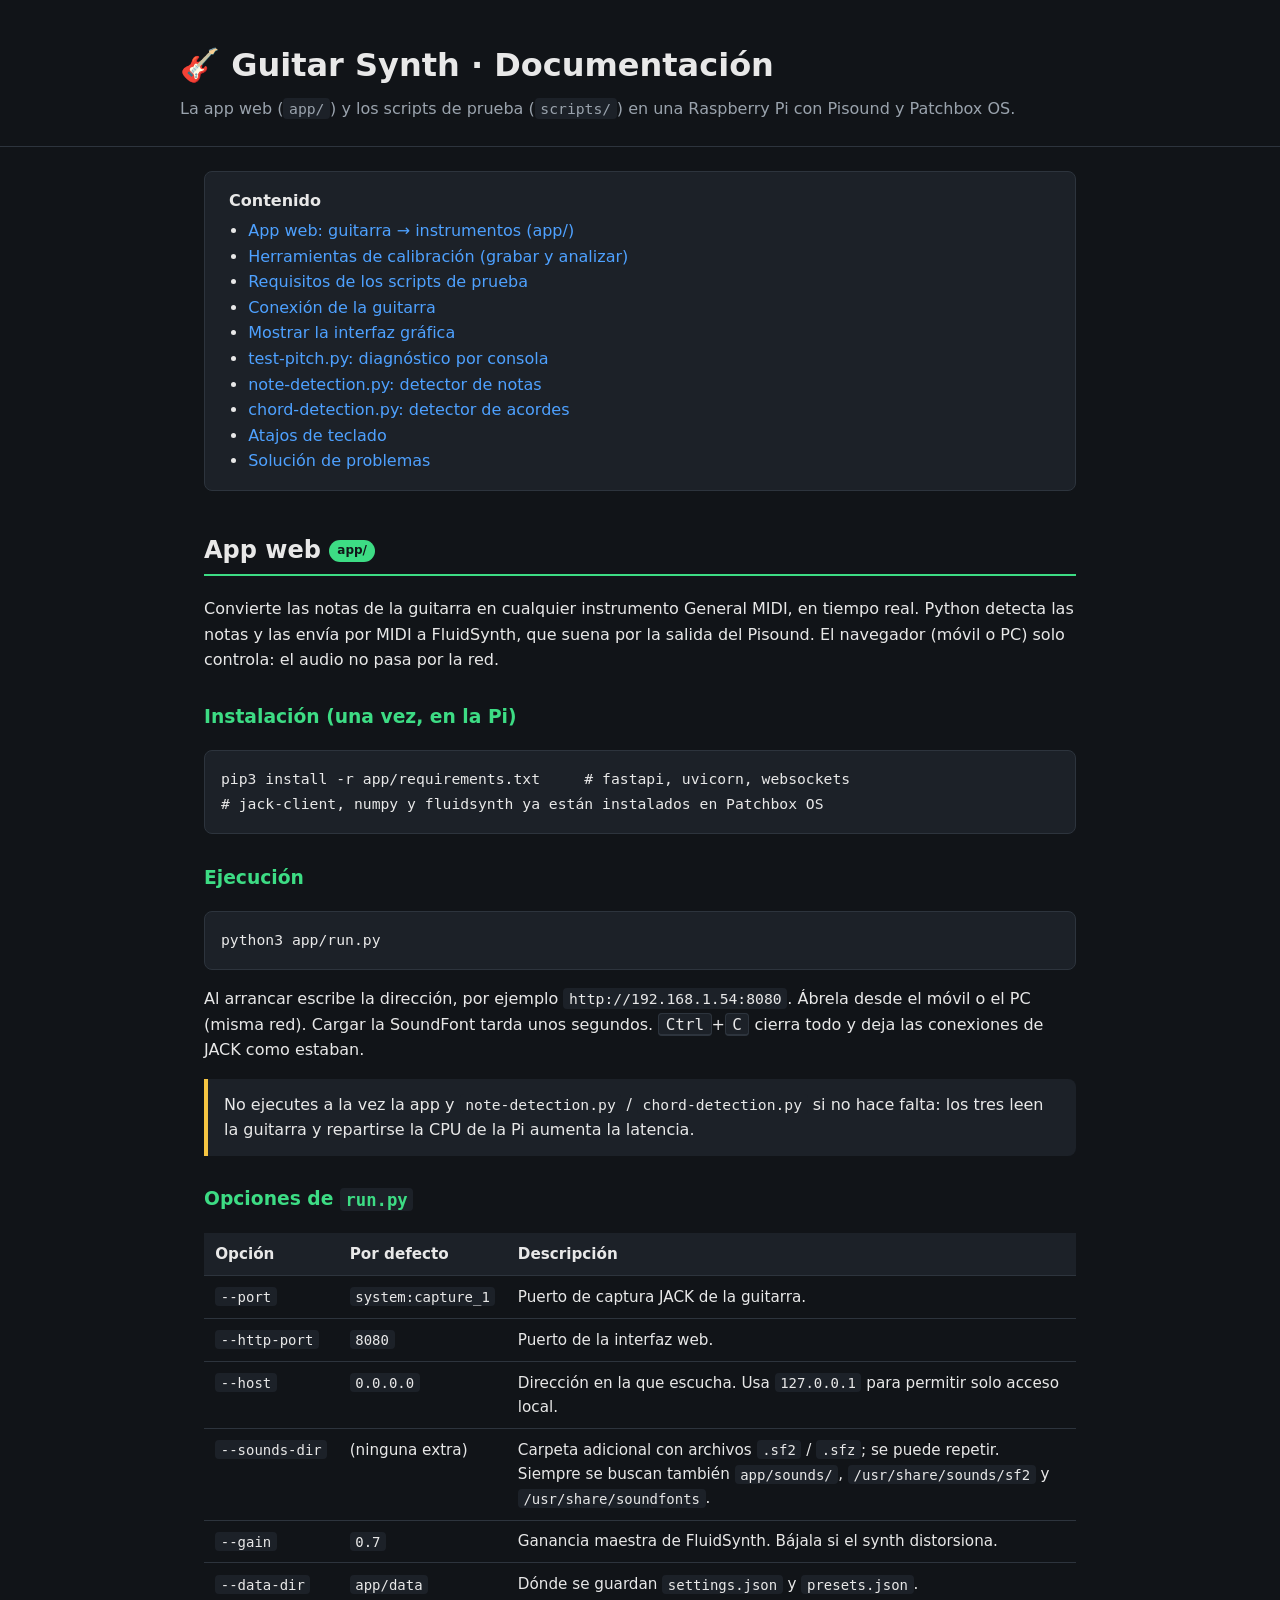
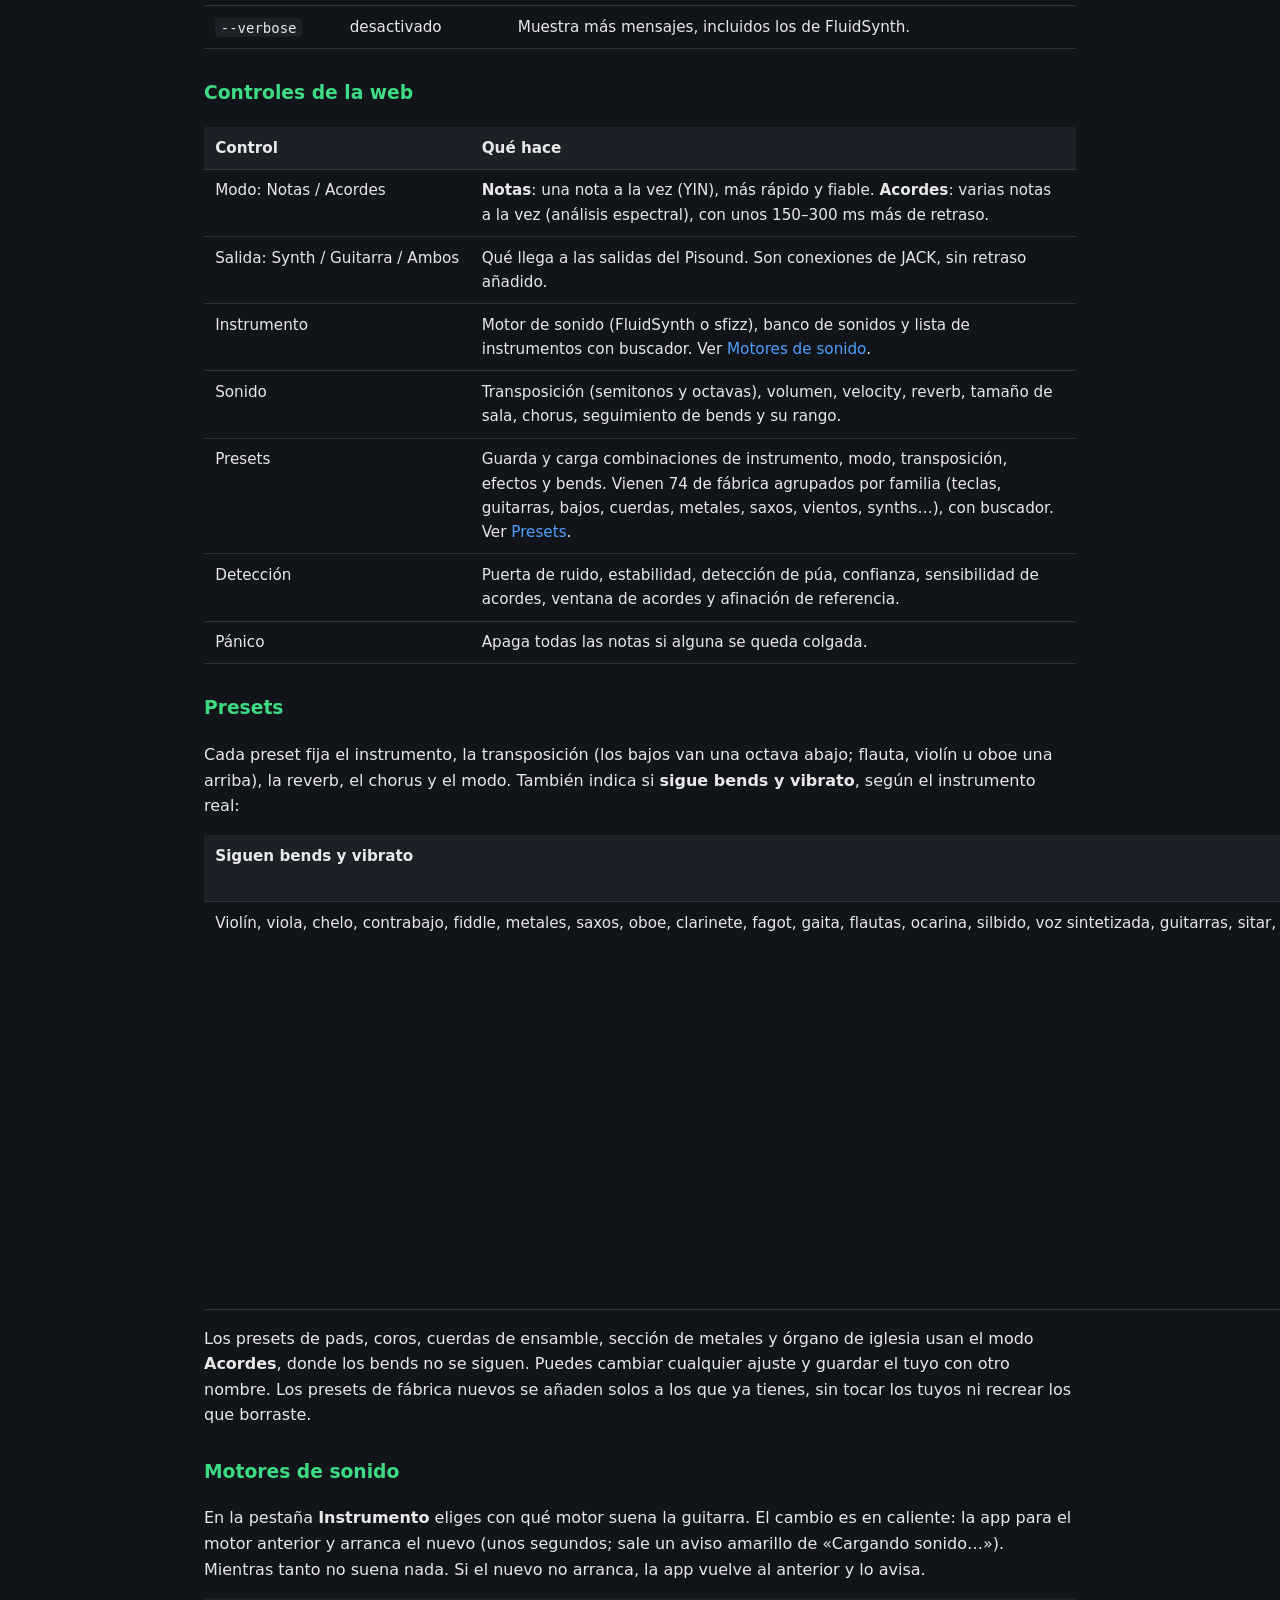
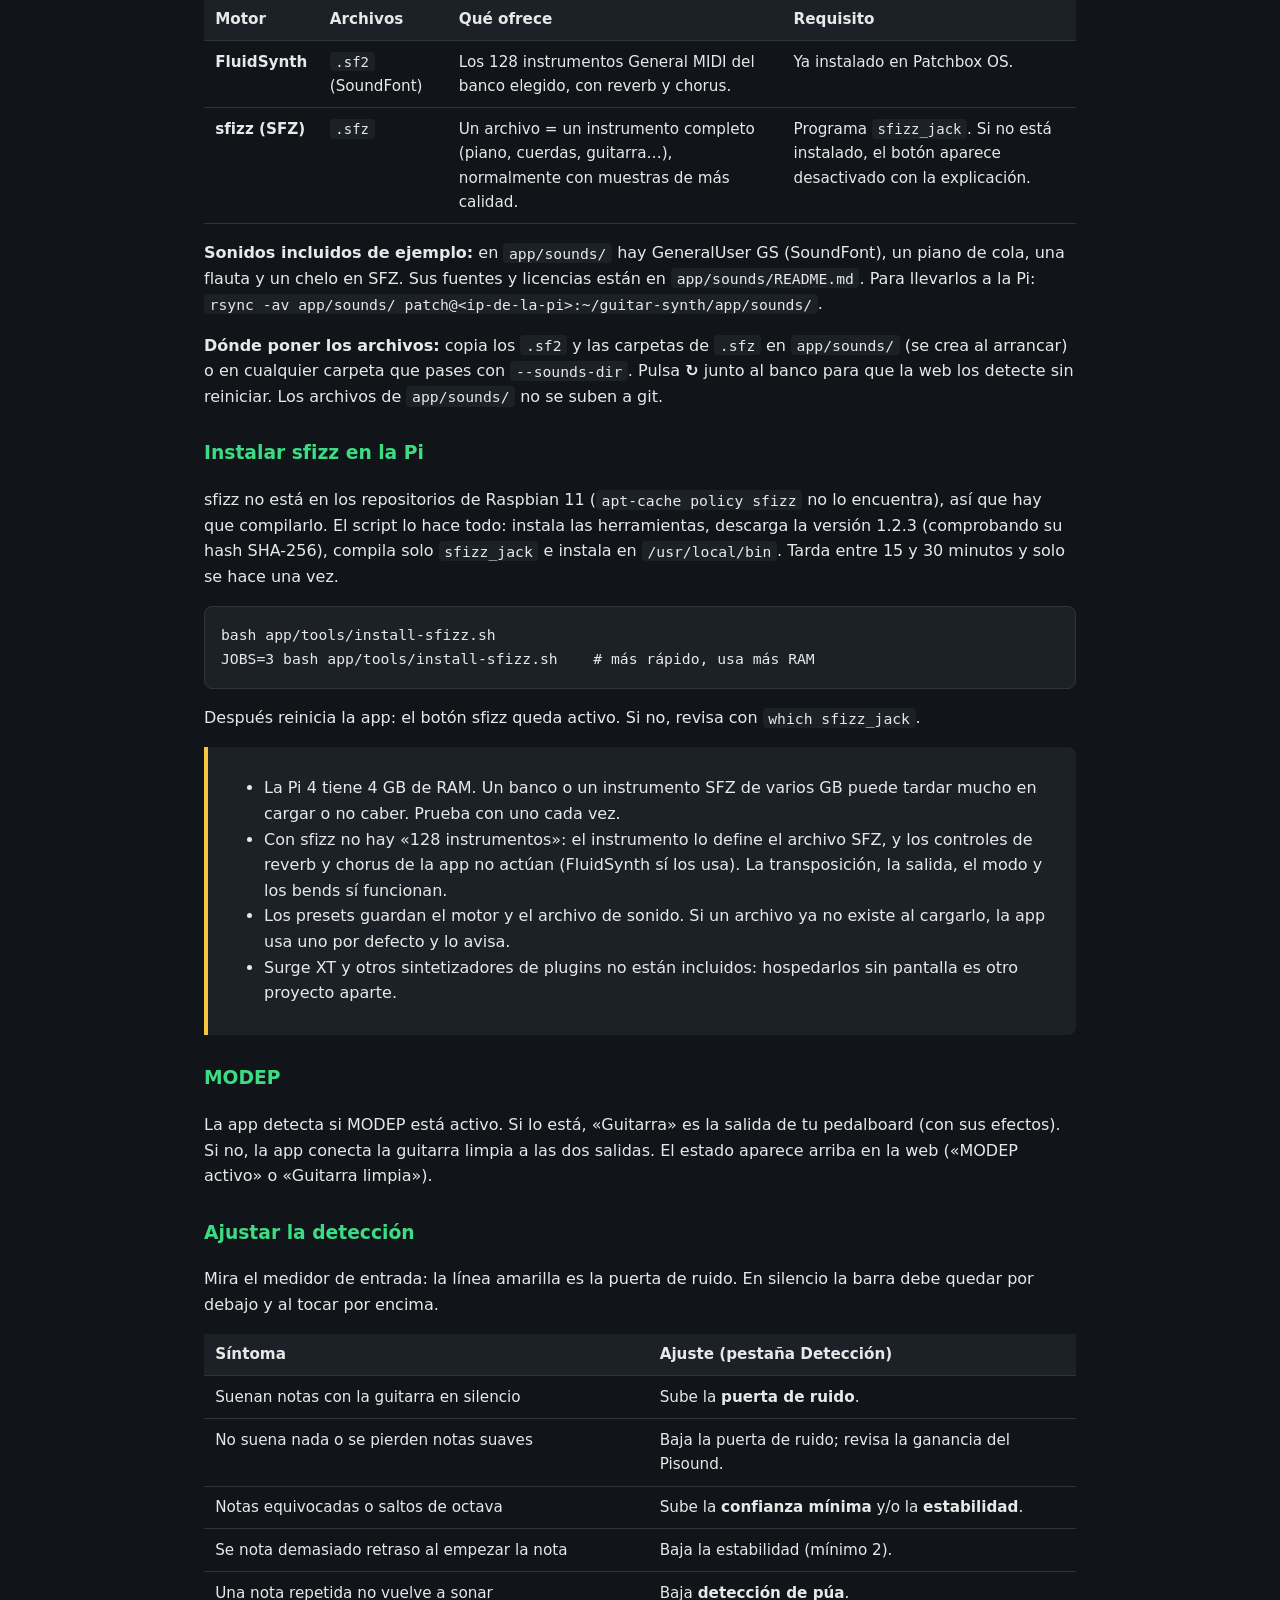
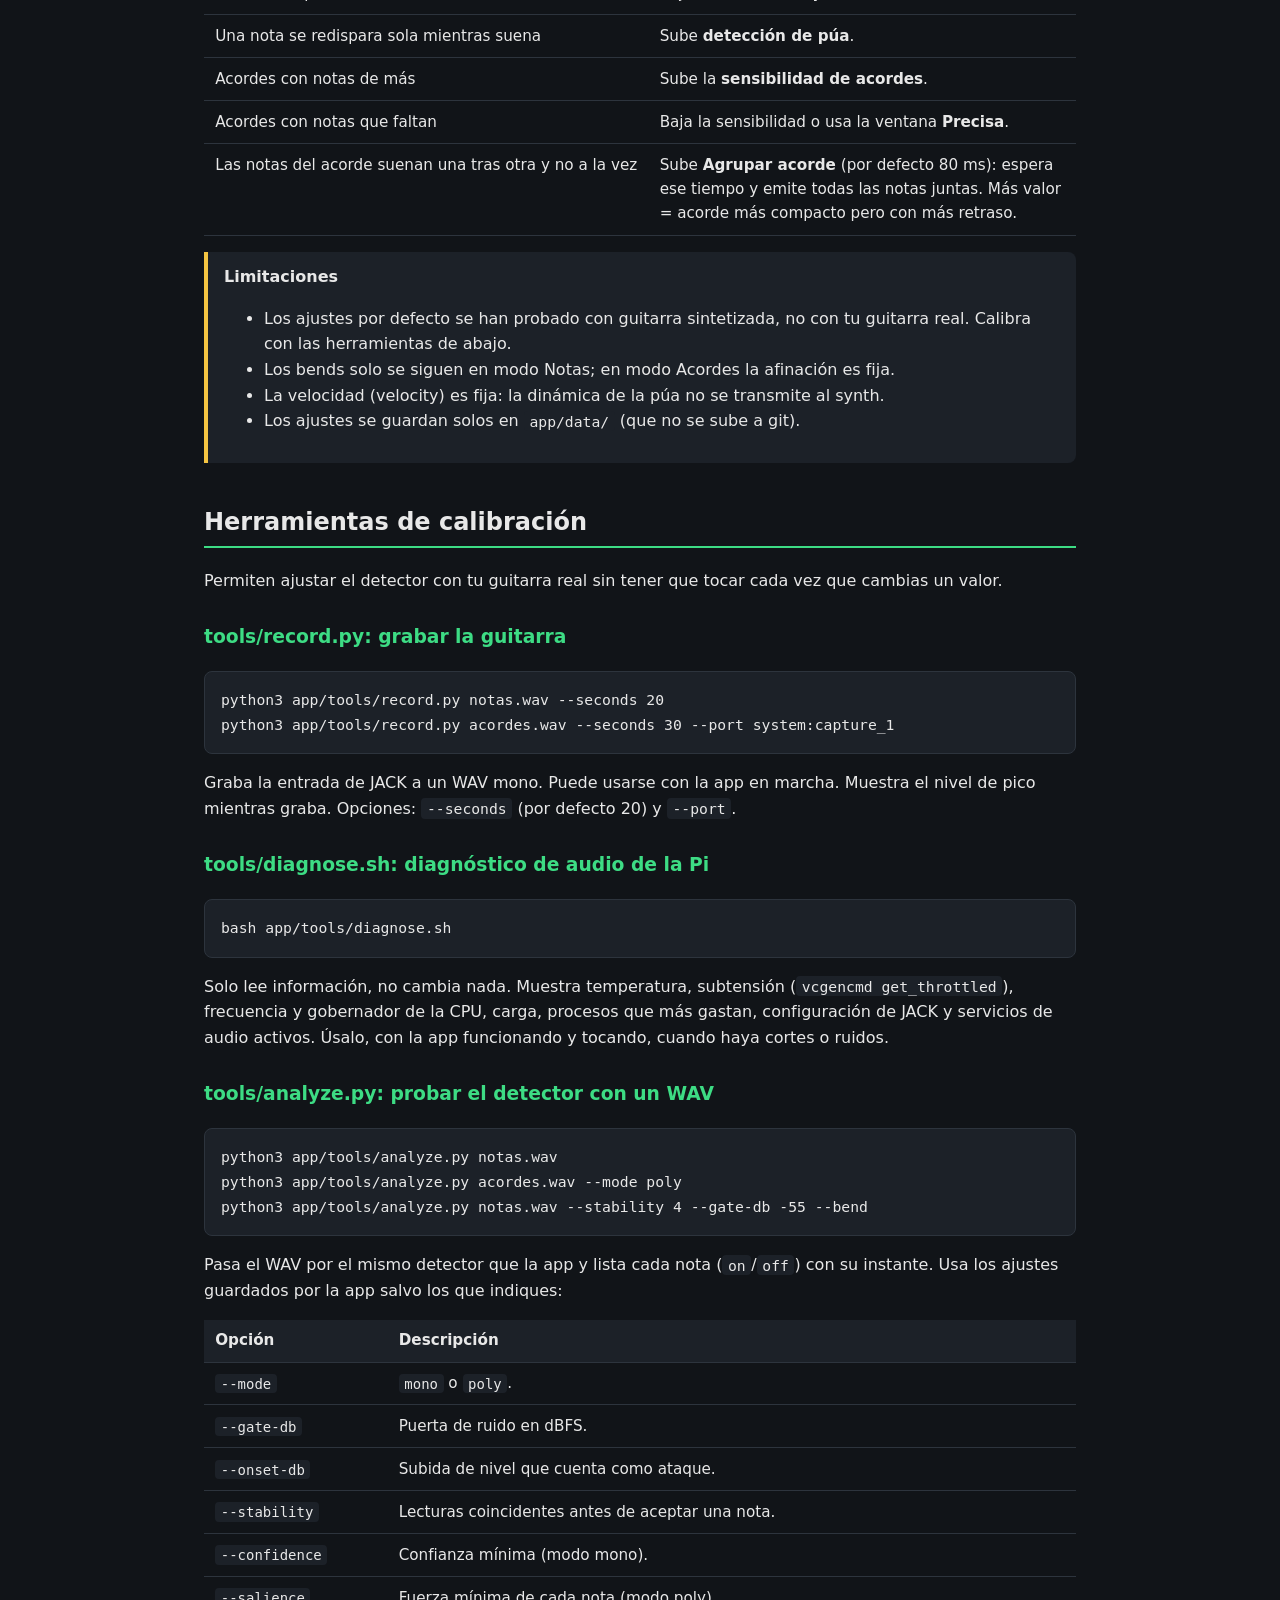
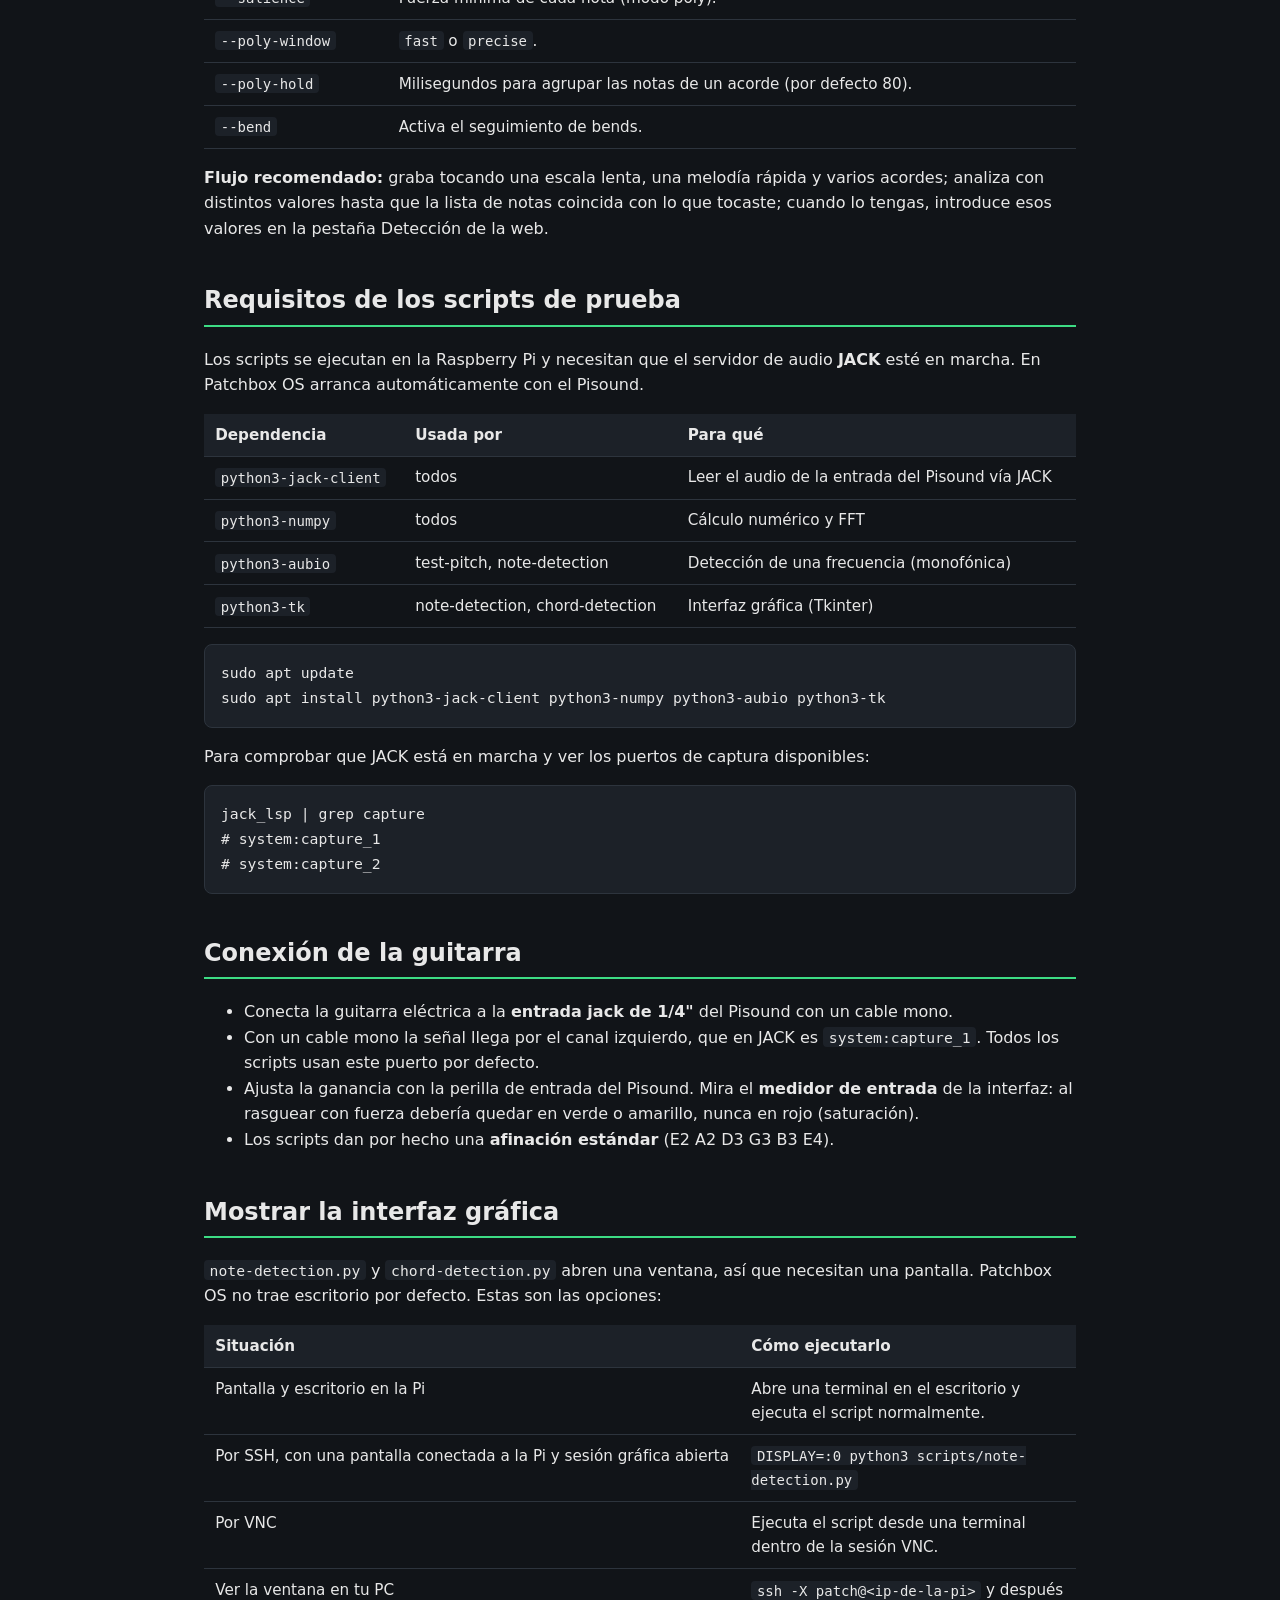
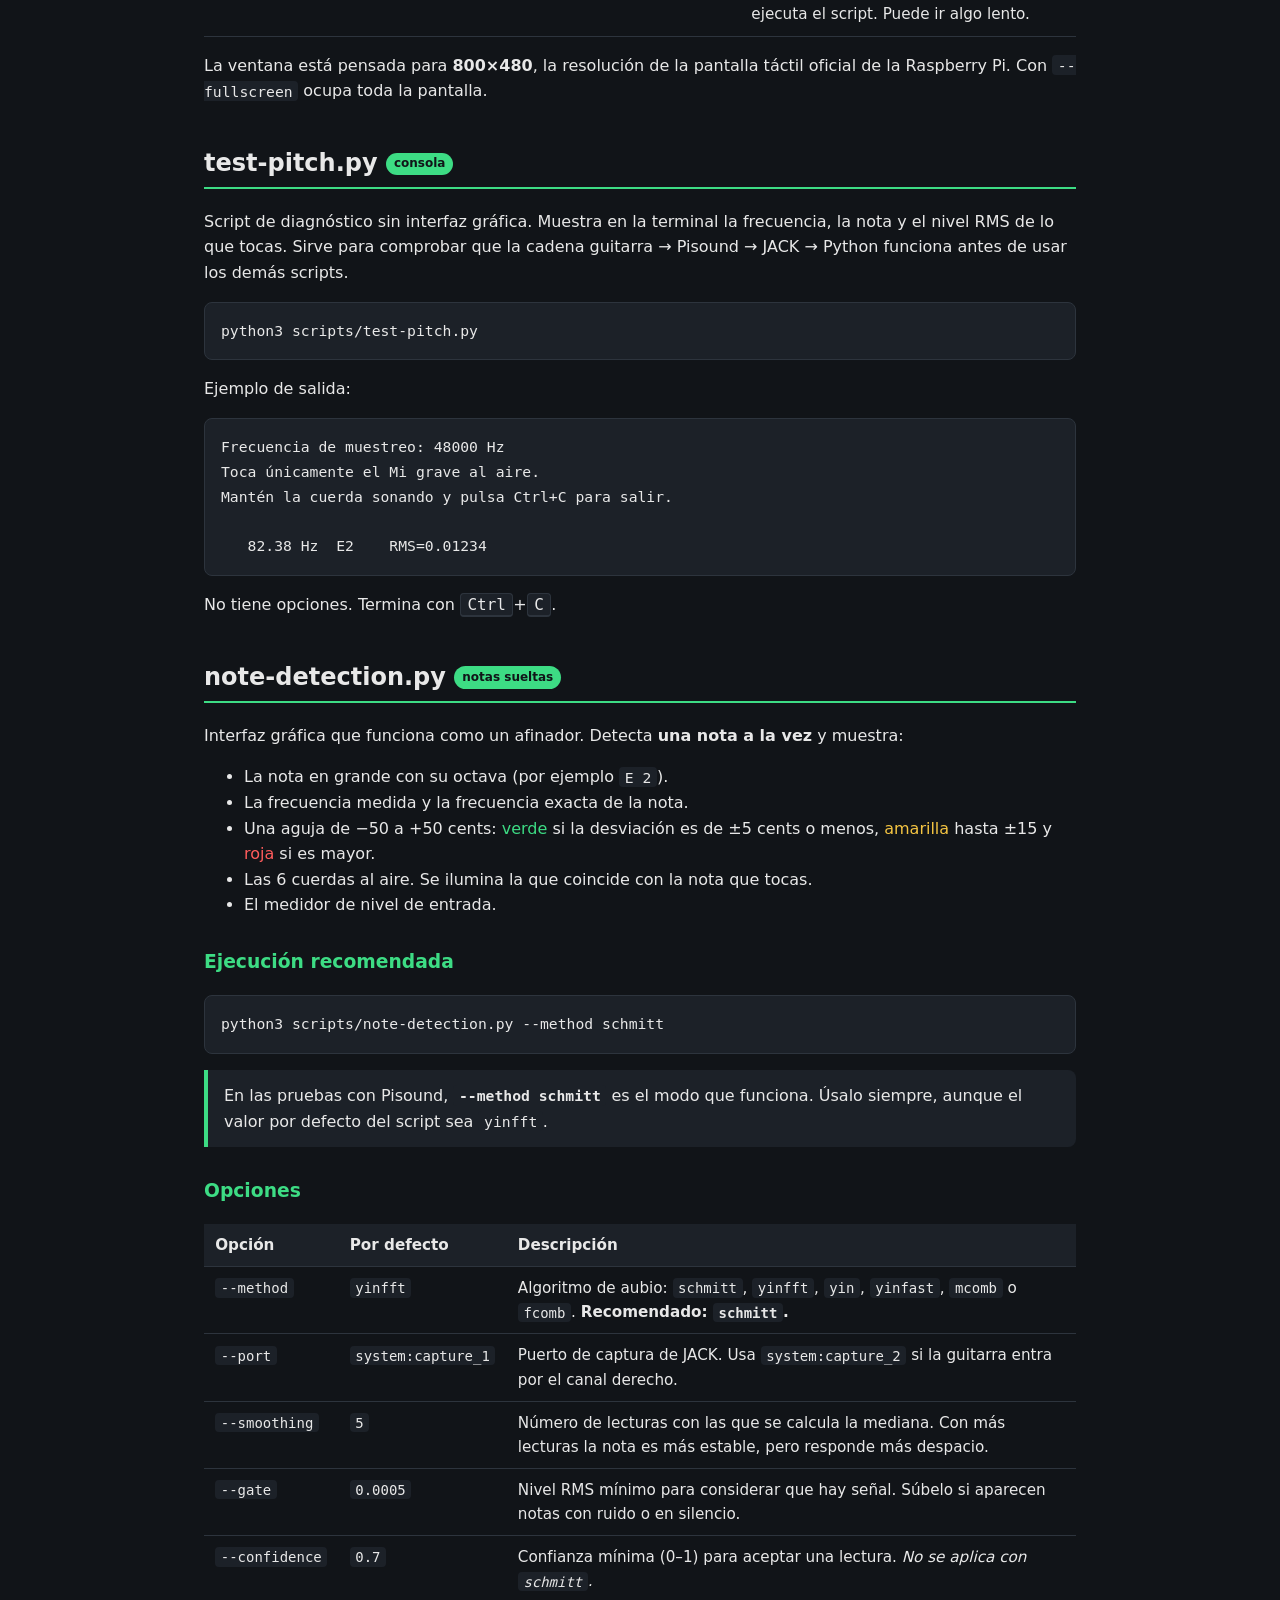
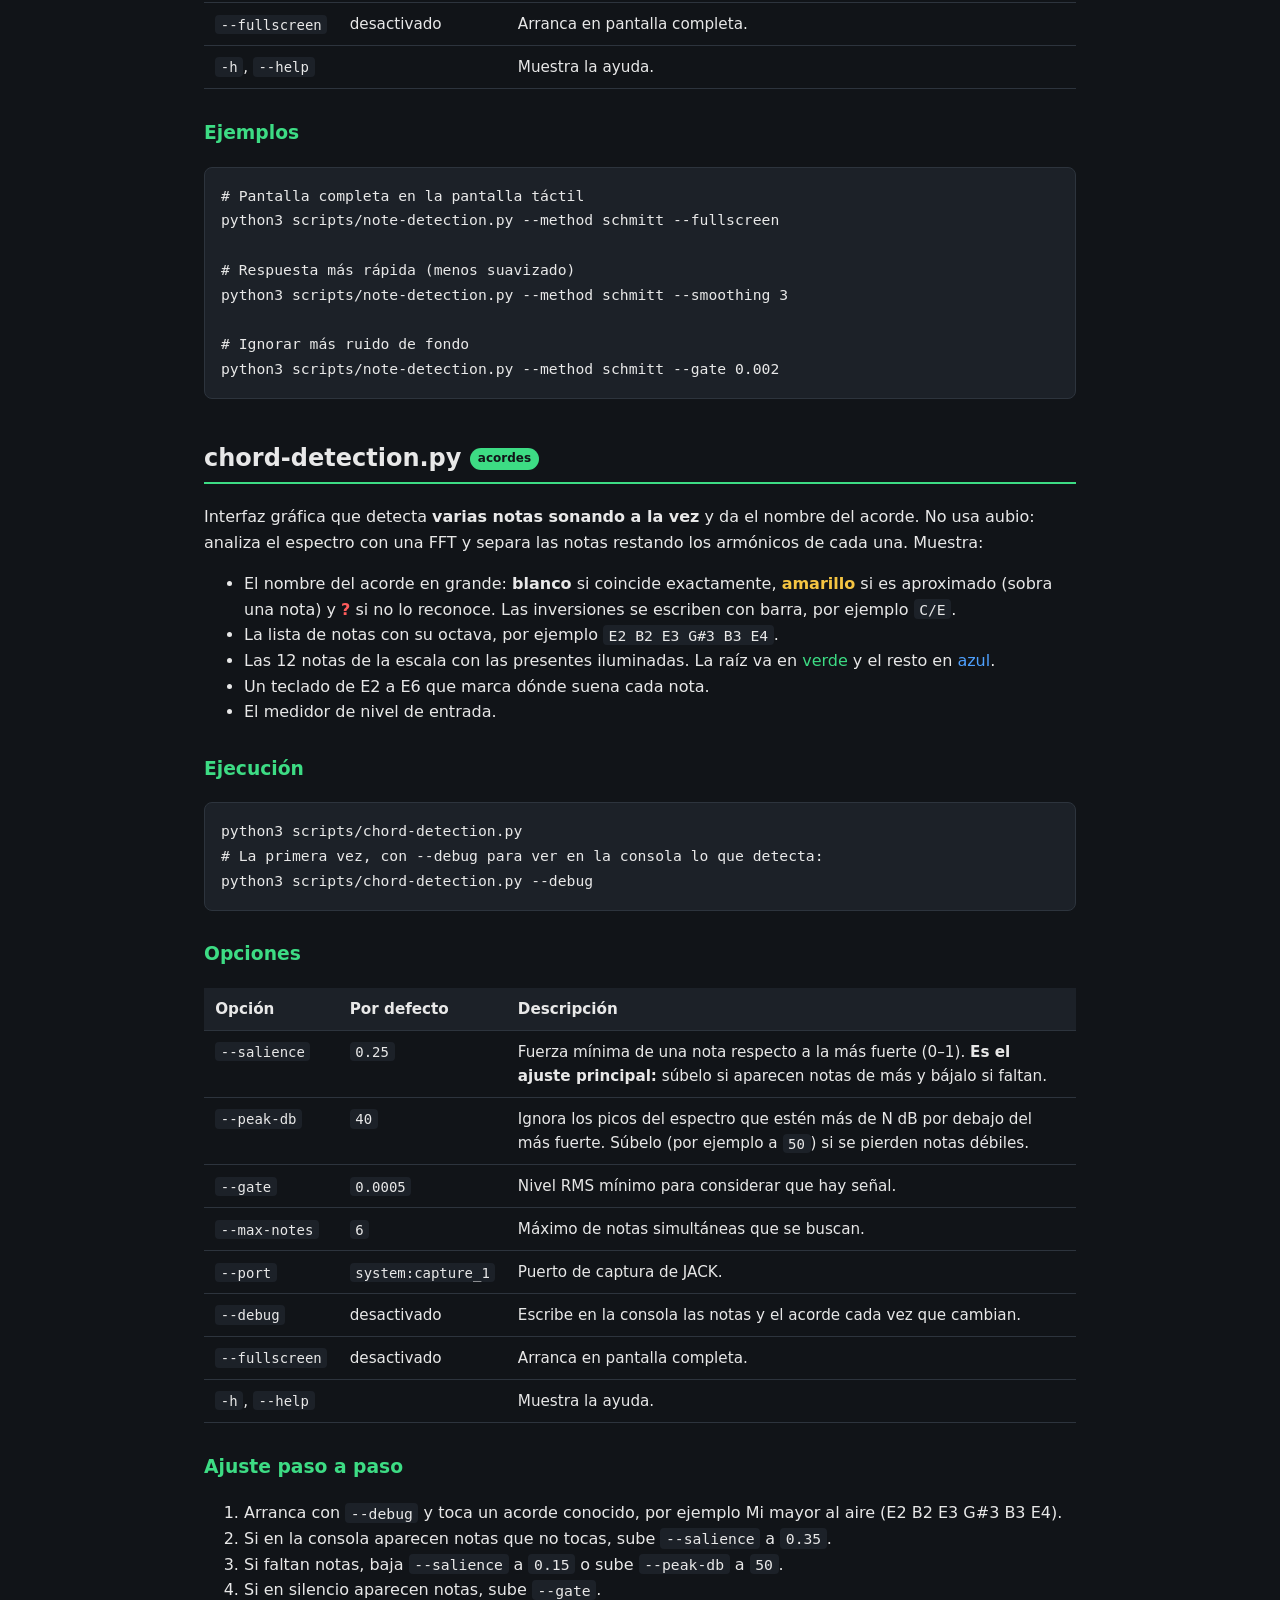
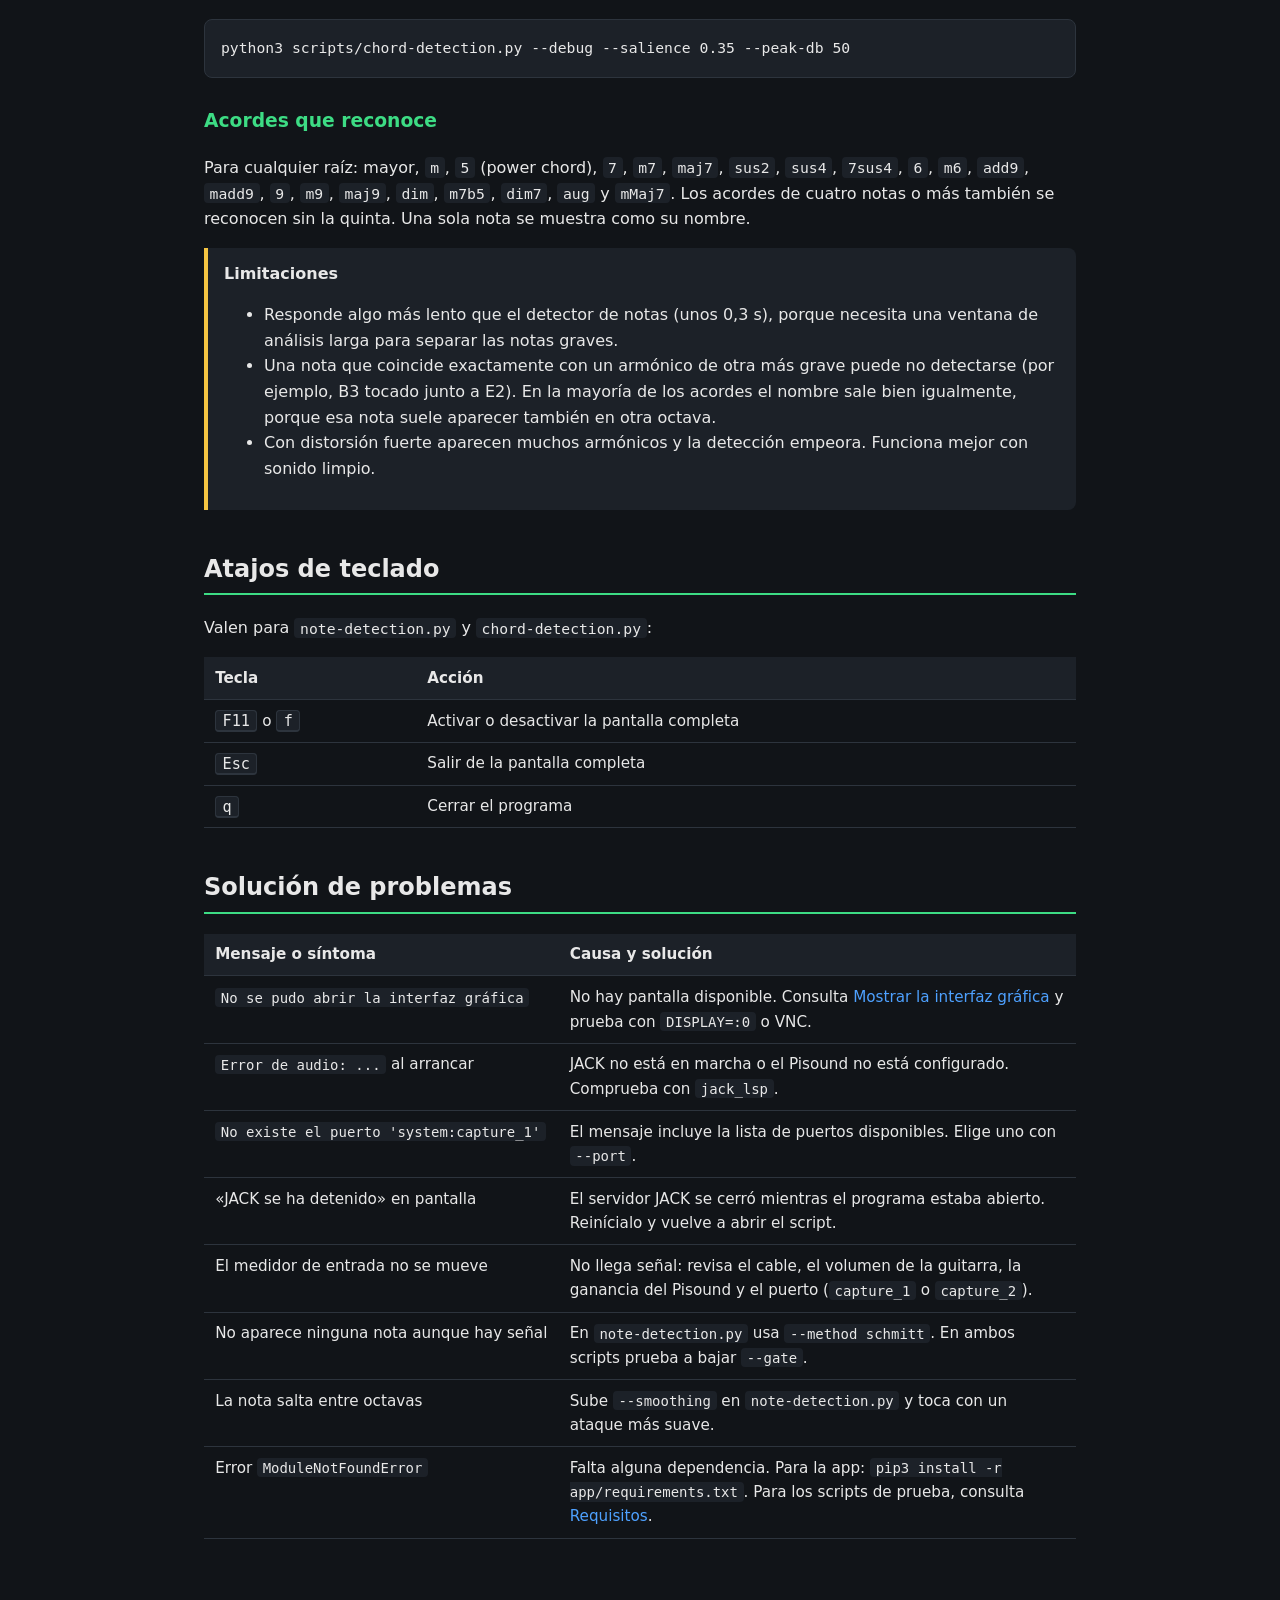
==== commit bb8bebaf: "." ====
--- a/documentation.html
+++ b/documentation.html
@@ -168,10 +168,18 @@
     <tr><td>Salida: Synth / Guitarra / Ambos</td><td>Qué llega a las salidas del Pisound. Son conexiones de JACK, sin retraso añadido.</td></tr>
     <tr><td>Instrumento</td><td>Motor de sonido (FluidSynth o sfizz), banco de sonidos y lista de instrumentos con buscador. Ver <a href="#motores">Motores de sonido</a>.</td></tr>
     <tr><td>Sonido</td><td>Transposición (semitonos y octavas), volumen, velocity, reverb, tamaño de sala, chorus, seguimiento de bends y su rango.</td></tr>
-    <tr><td>Presets</td><td>Guarda y carga combinaciones de instrumento, modo, transposición, efectos y bends. Vienen 8 de ejemplo.</td></tr>
+    <tr><td>Presets</td><td>Guarda y carga combinaciones de instrumento, modo, transposición, efectos y bends. Vienen 74 de fábrica agrupados por familia (teclas, guitarras, bajos, cuerdas, metales, saxos, vientos, synths…), con buscador. Ver <a href="#presets">Presets</a>.</td></tr>
     <tr><td>Detección</td><td>Puerta de ruido, estabilidad, detección de púa, confianza, sensibilidad de acordes, ventana de acordes y afinación de referencia.</td></tr>
     <tr><td>Pánico</td><td>Apaga todas las notas si alguna se queda colgada.</td></tr>
   </table>
+
+  <h3 id="presets">Presets</h3>
+  <p>Cada preset fija el instrumento, la transposición (los bajos van una octava abajo; flauta, violín u oboe una arriba), la reverb, el chorus y el modo. También indica si <strong>sigue bends y vibrato</strong>, según el instrumento real:</p>
+  <table>
+    <tr><th>Siguen bends y vibrato</th><th>No los siguen</th></tr>
+    <tr><td>Violín, viola, chelo, contrabajo, fiddle, metales, saxos, oboe, clarinete, fagot, gaita, flautas, ocarina, silbido, voz sintetizada, guitarras, sitar, armónica, bajos eléctricos y fretless, leads de synth</td><td>Pianos, órganos, clavecín, clavinet, acordeón, percusión melódica (vibráfono, marimba, celesta…), arpa, banjo, koto, pizzicato, bajo slap y sintetizado</td></tr>
+  </table>
+  <p>Los presets de pads, coros, cuerdas de ensamble, sección de metales y órgano de iglesia usan el modo <strong>Acordes</strong>, donde los bends no se siguen. Puedes cambiar cualquier ajuste y guardar el tuyo con otro nombre. Los presets de fábrica nuevos se añaden solos a los que ya tienes, sin tocar los tuyos ni recrear los que borraste.</p>
 
   <h3 id="motores">Motores de sonido</h3>
   <p>En la pestaña <strong>Instrumento</strong> eliges con qué motor suena la guitarra. El cambio es en caliente: la app para el motor anterior y arranca el nuevo (unos segundos; sale un aviso amarillo de «Cargando sonido…»). Mientras tanto no suena nada. Si el nuevo no arranca, la app vuelve al anterior y lo avisa.</p>
@@ -234,6 +242,10 @@
 python3 app/tools/record.py acordes.wav --seconds 30 --port system:capture_1</code></pre>
   <p>Graba la entrada de JACK a un WAV mono. Puede usarse con la app en marcha. Muestra el nivel de pico mientras graba. Opciones: <code>--seconds</code> (por defecto 20) y <code>--port</code>.</p>
 
+  <h3>tools/diagnose.sh: diagnóstico de audio de la Pi</h3>
+<pre><code>bash app/tools/diagnose.sh</code></pre>
+  <p>Solo lee información, no cambia nada. Muestra temperatura, subtensión (<code>vcgencmd get_throttled</code>), frecuencia y gobernador de la CPU, carga, procesos que más gastan, configuración de JACK y servicios de audio activos. Úsalo, con la app funcionando y tocando, cuando haya cortes o ruidos.</p>
+
   <h3>tools/analyze.py: probar el detector con un WAV</h3>
 <pre><code>python3 app/tools/analyze.py notas.wav
 python3 app/tools/analyze.py acordes.wav --mode poly
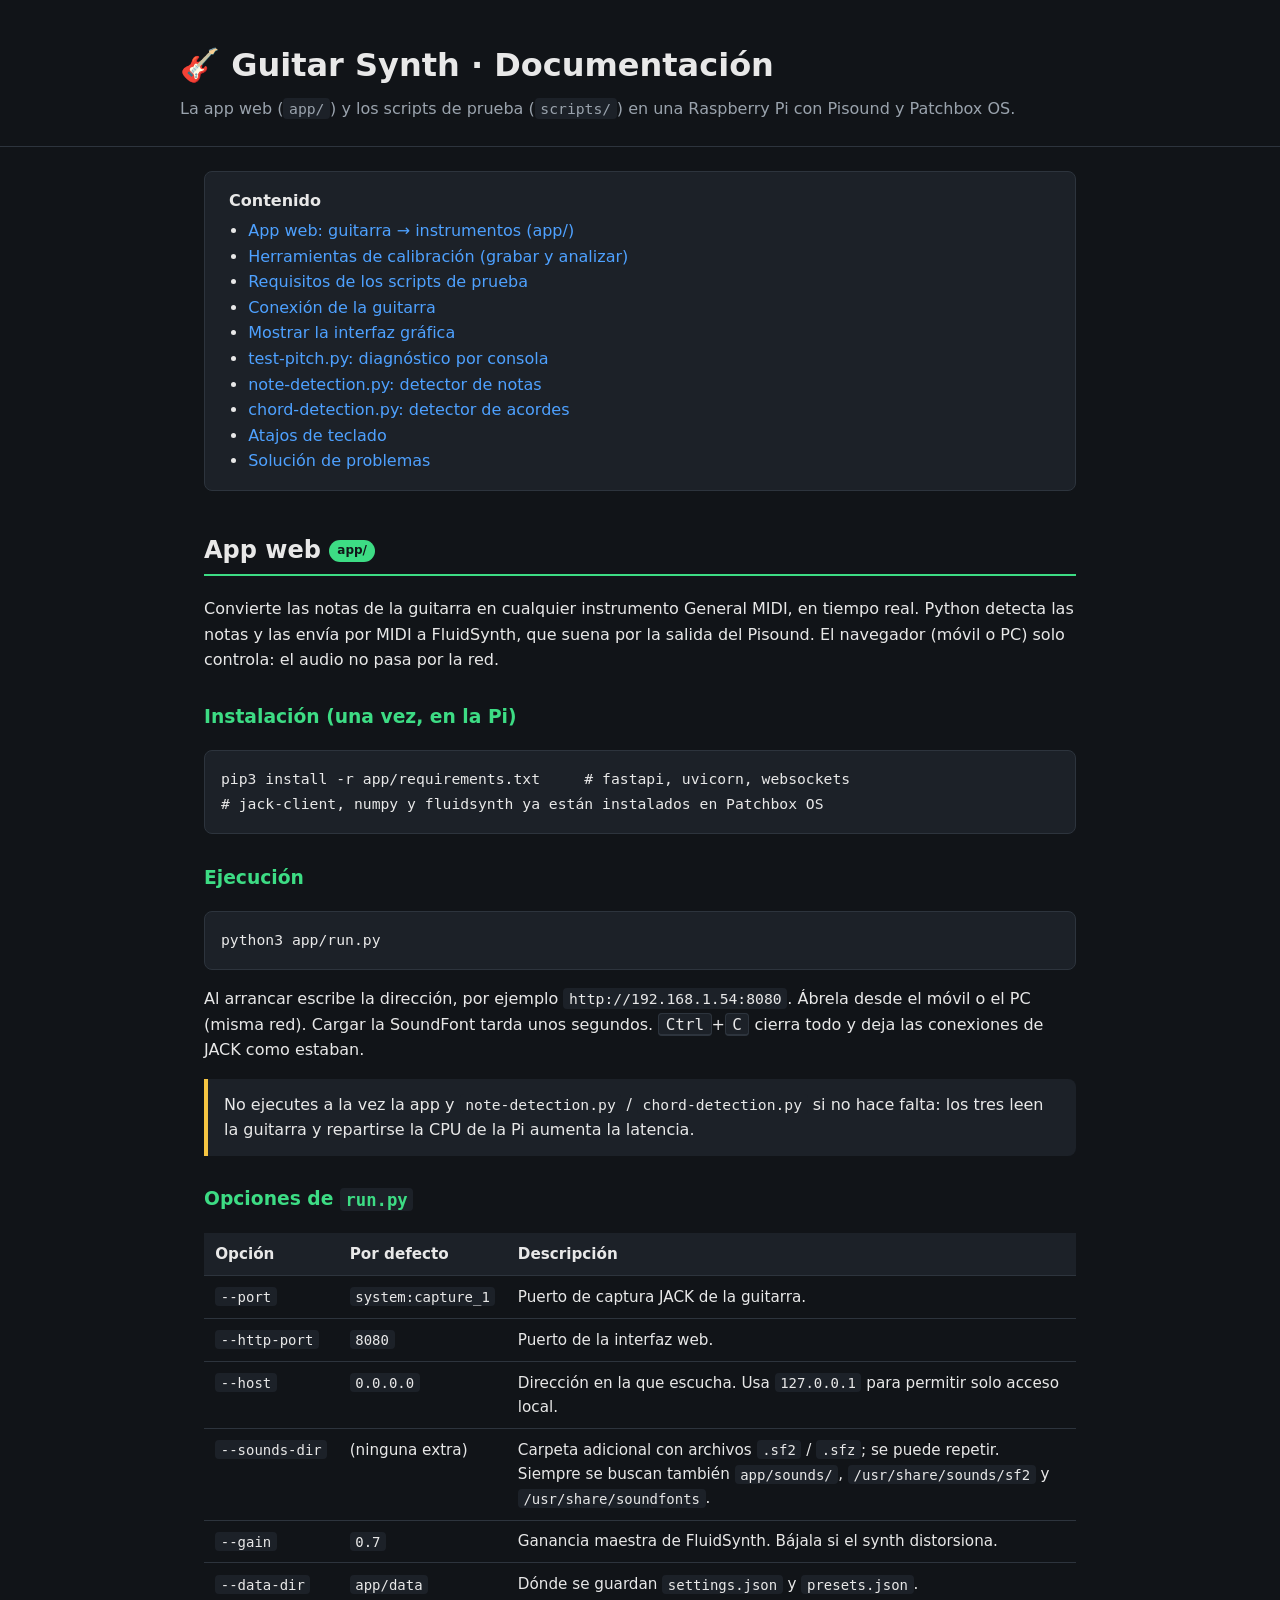
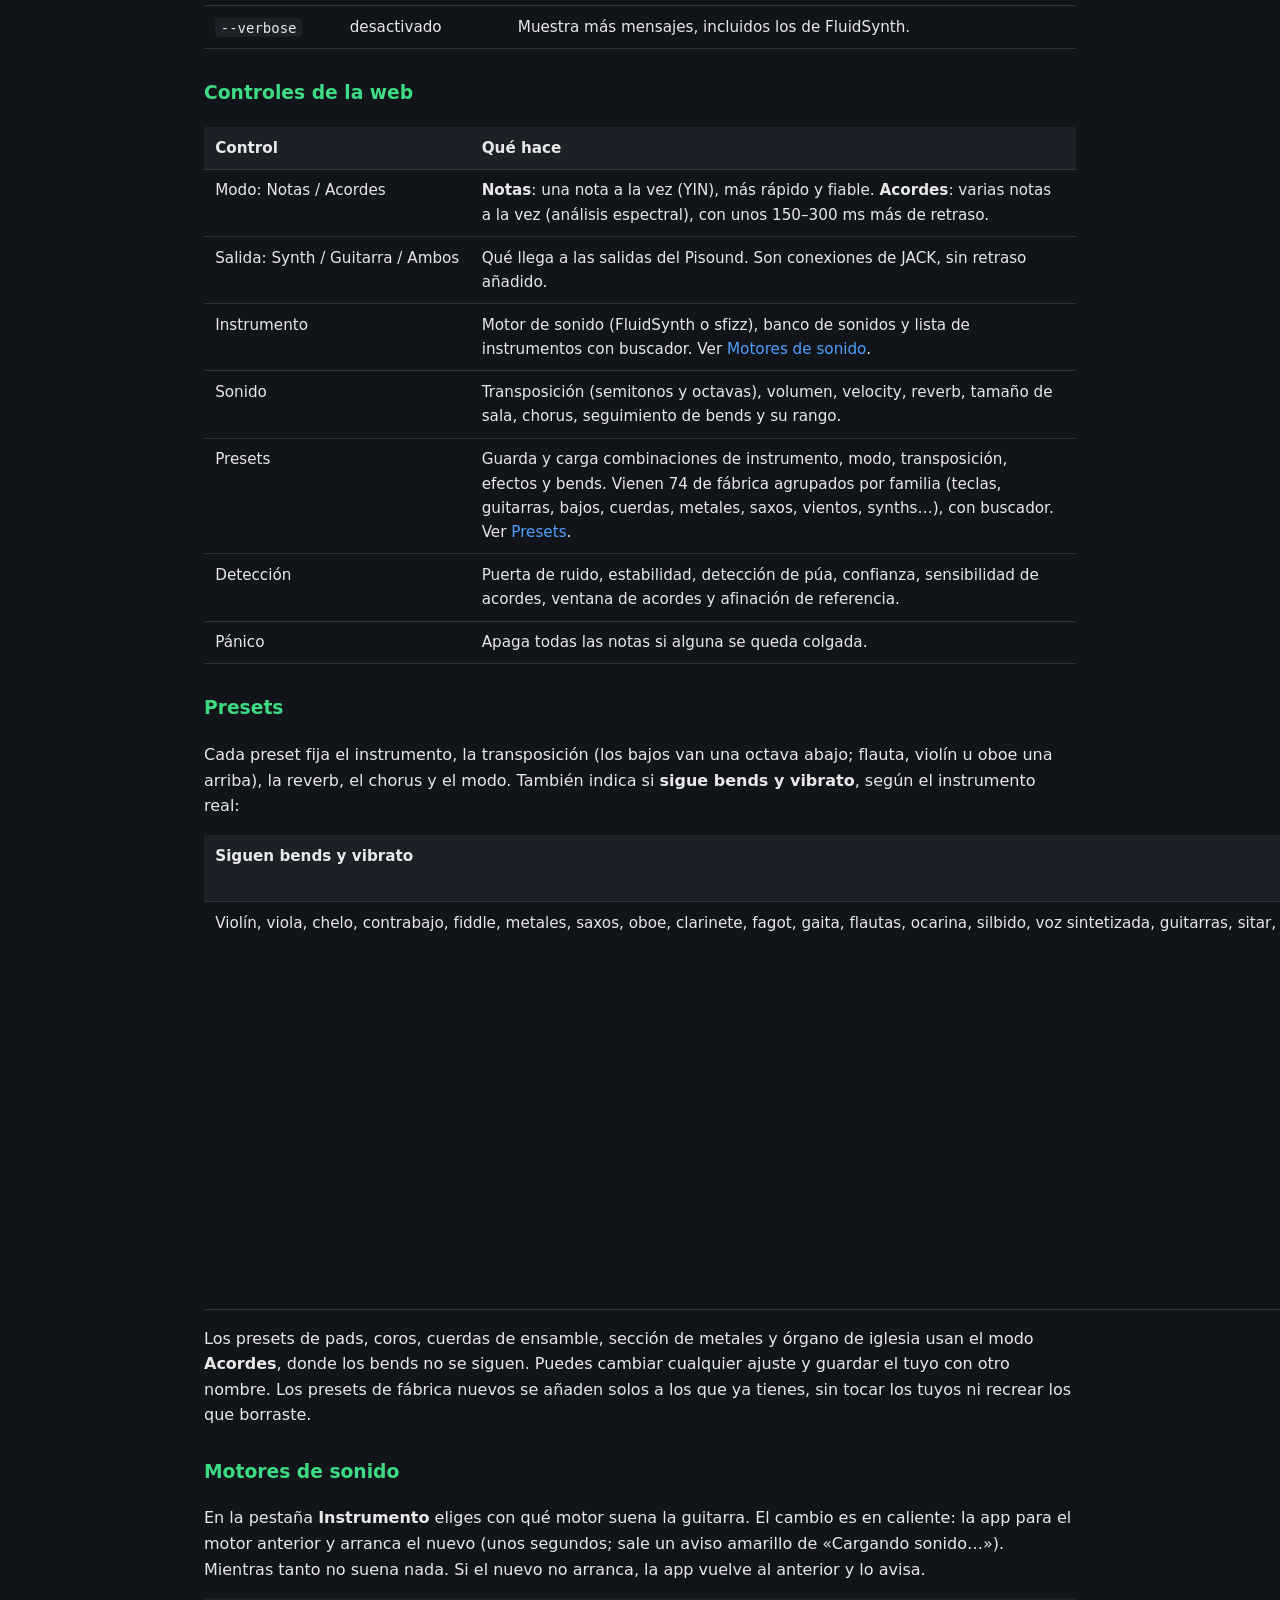
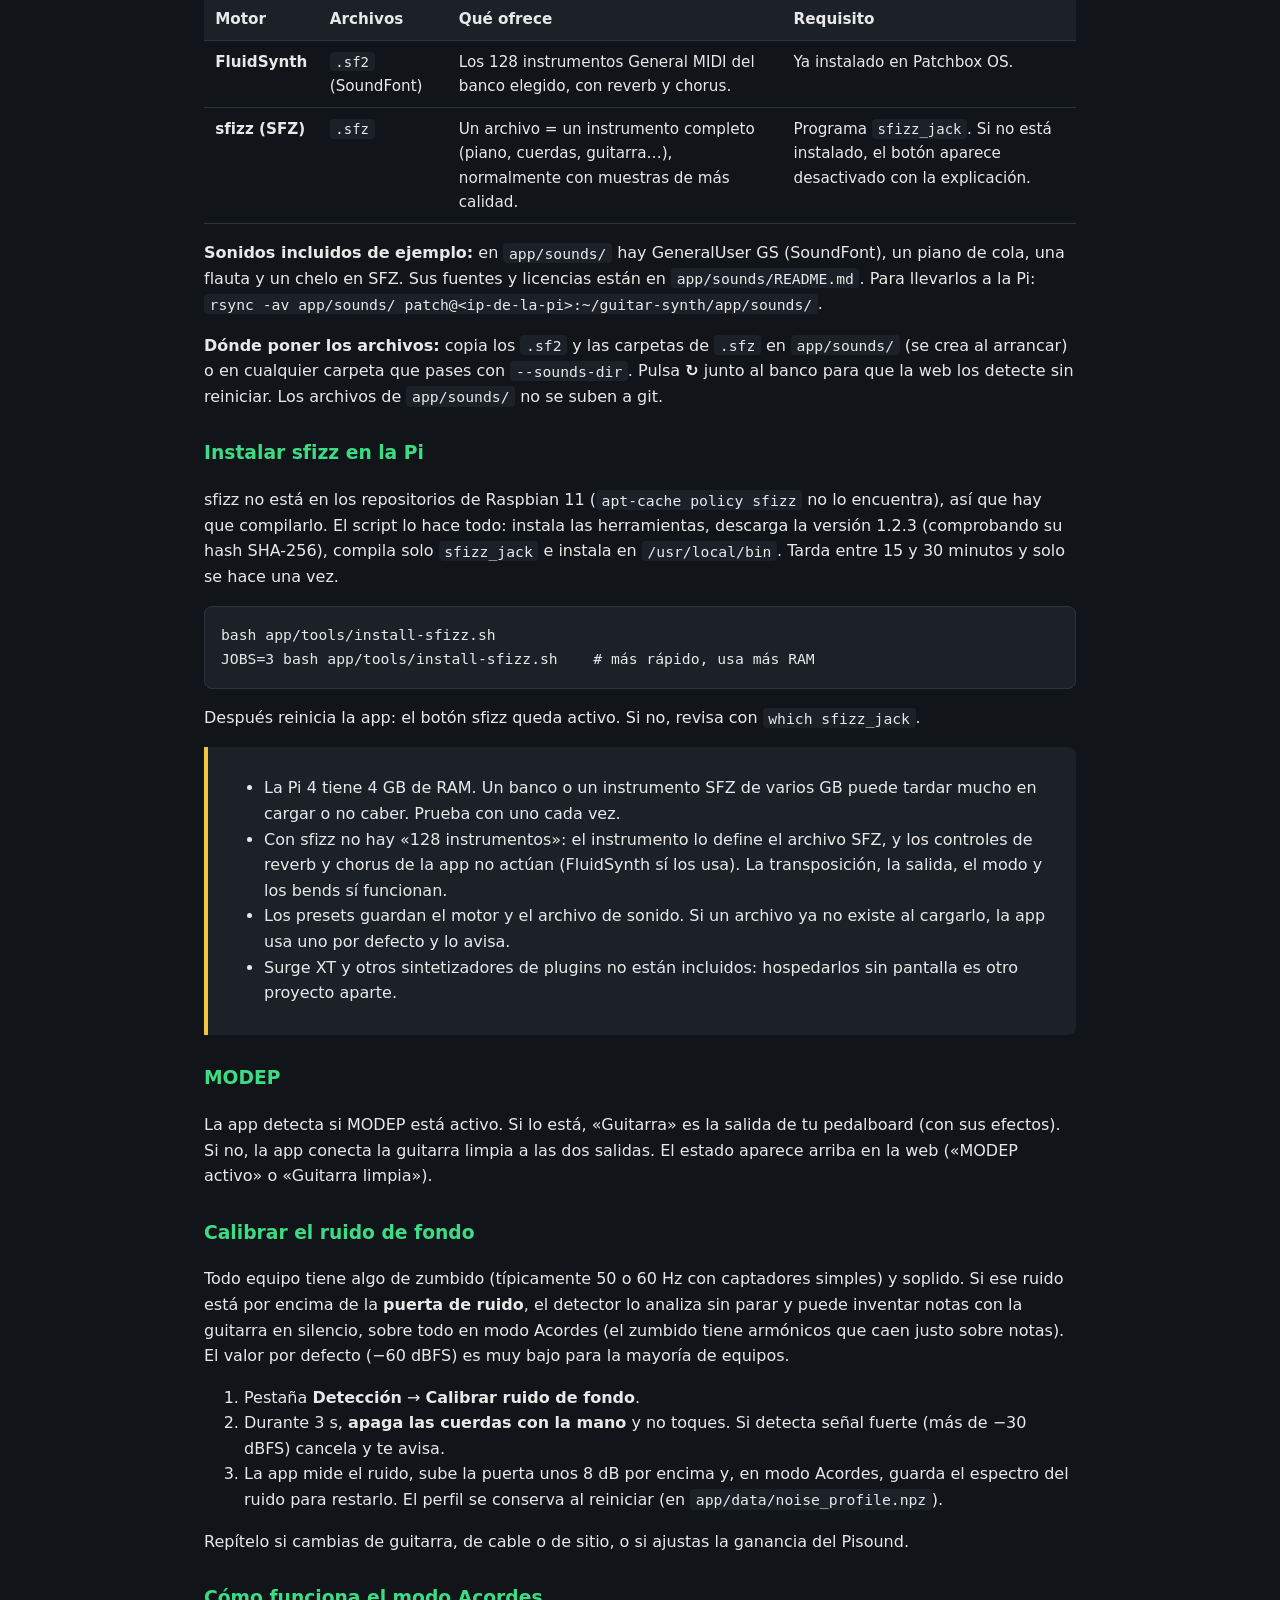
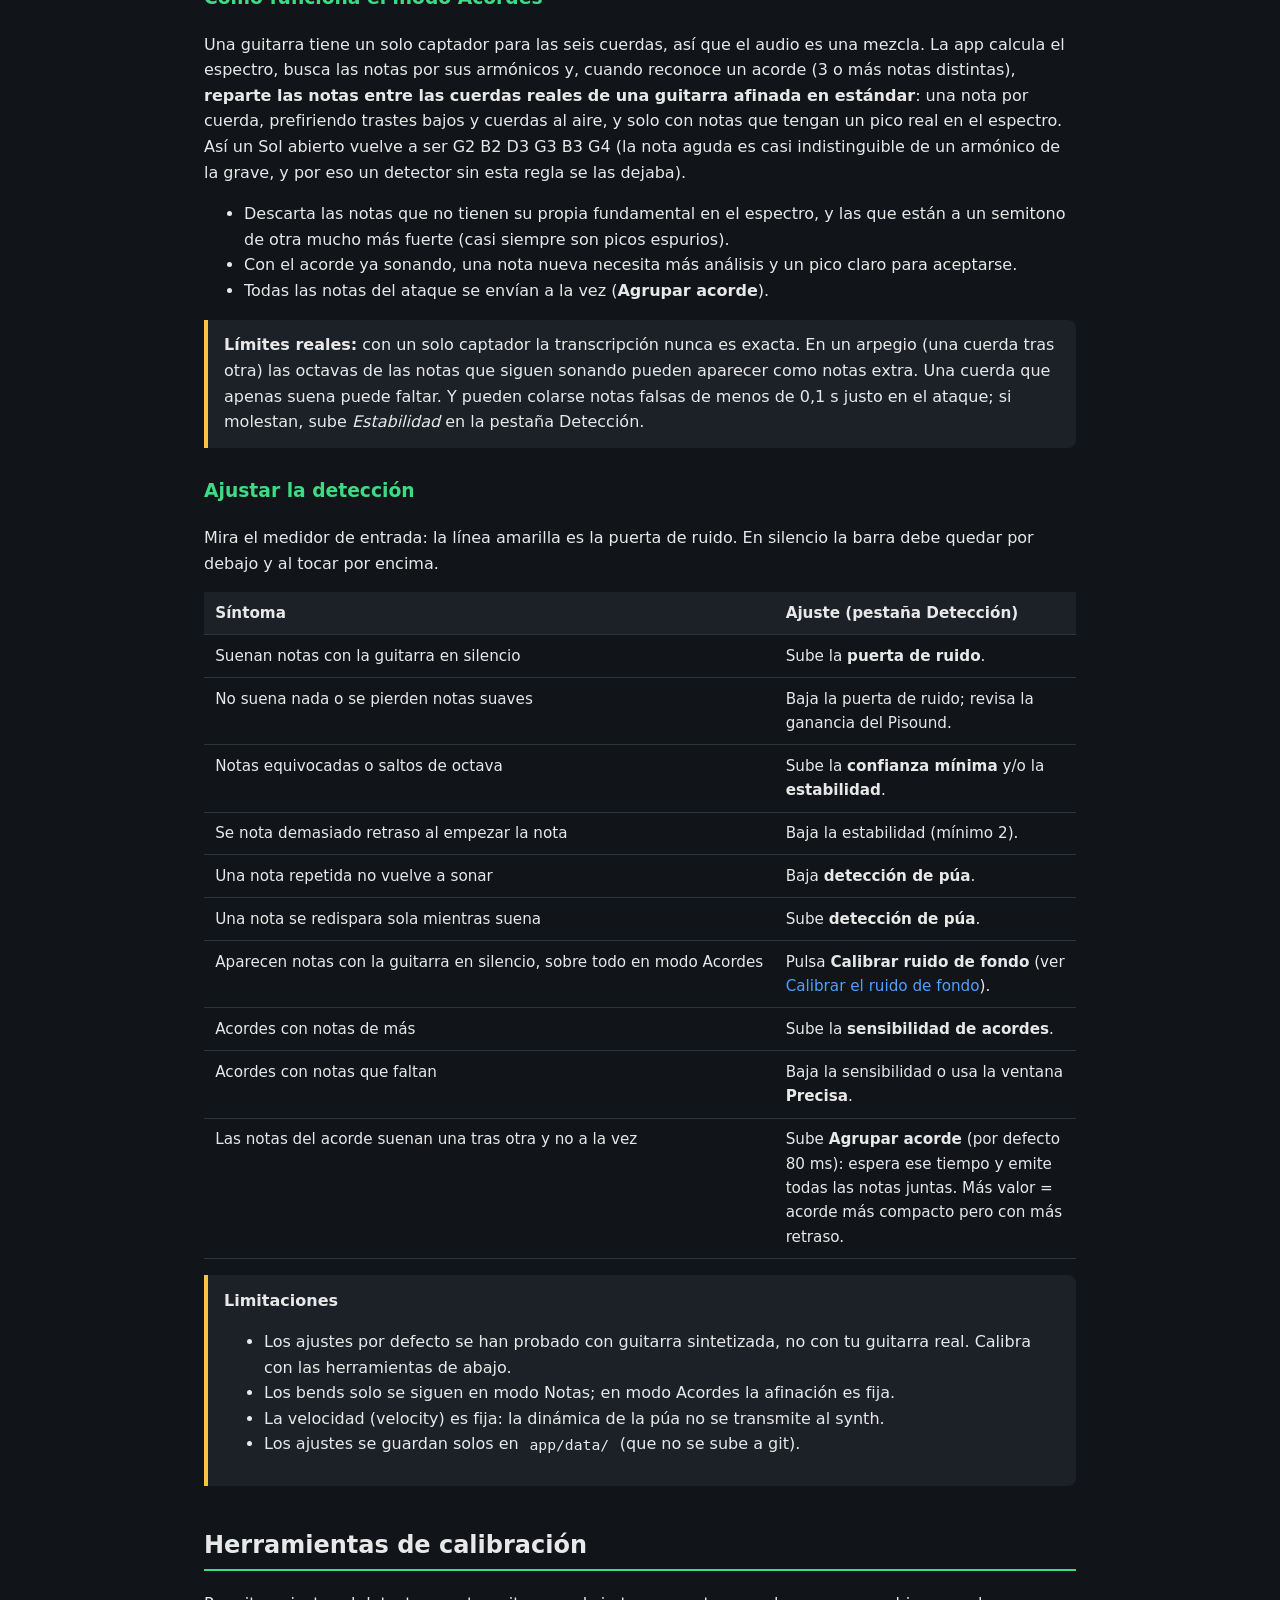
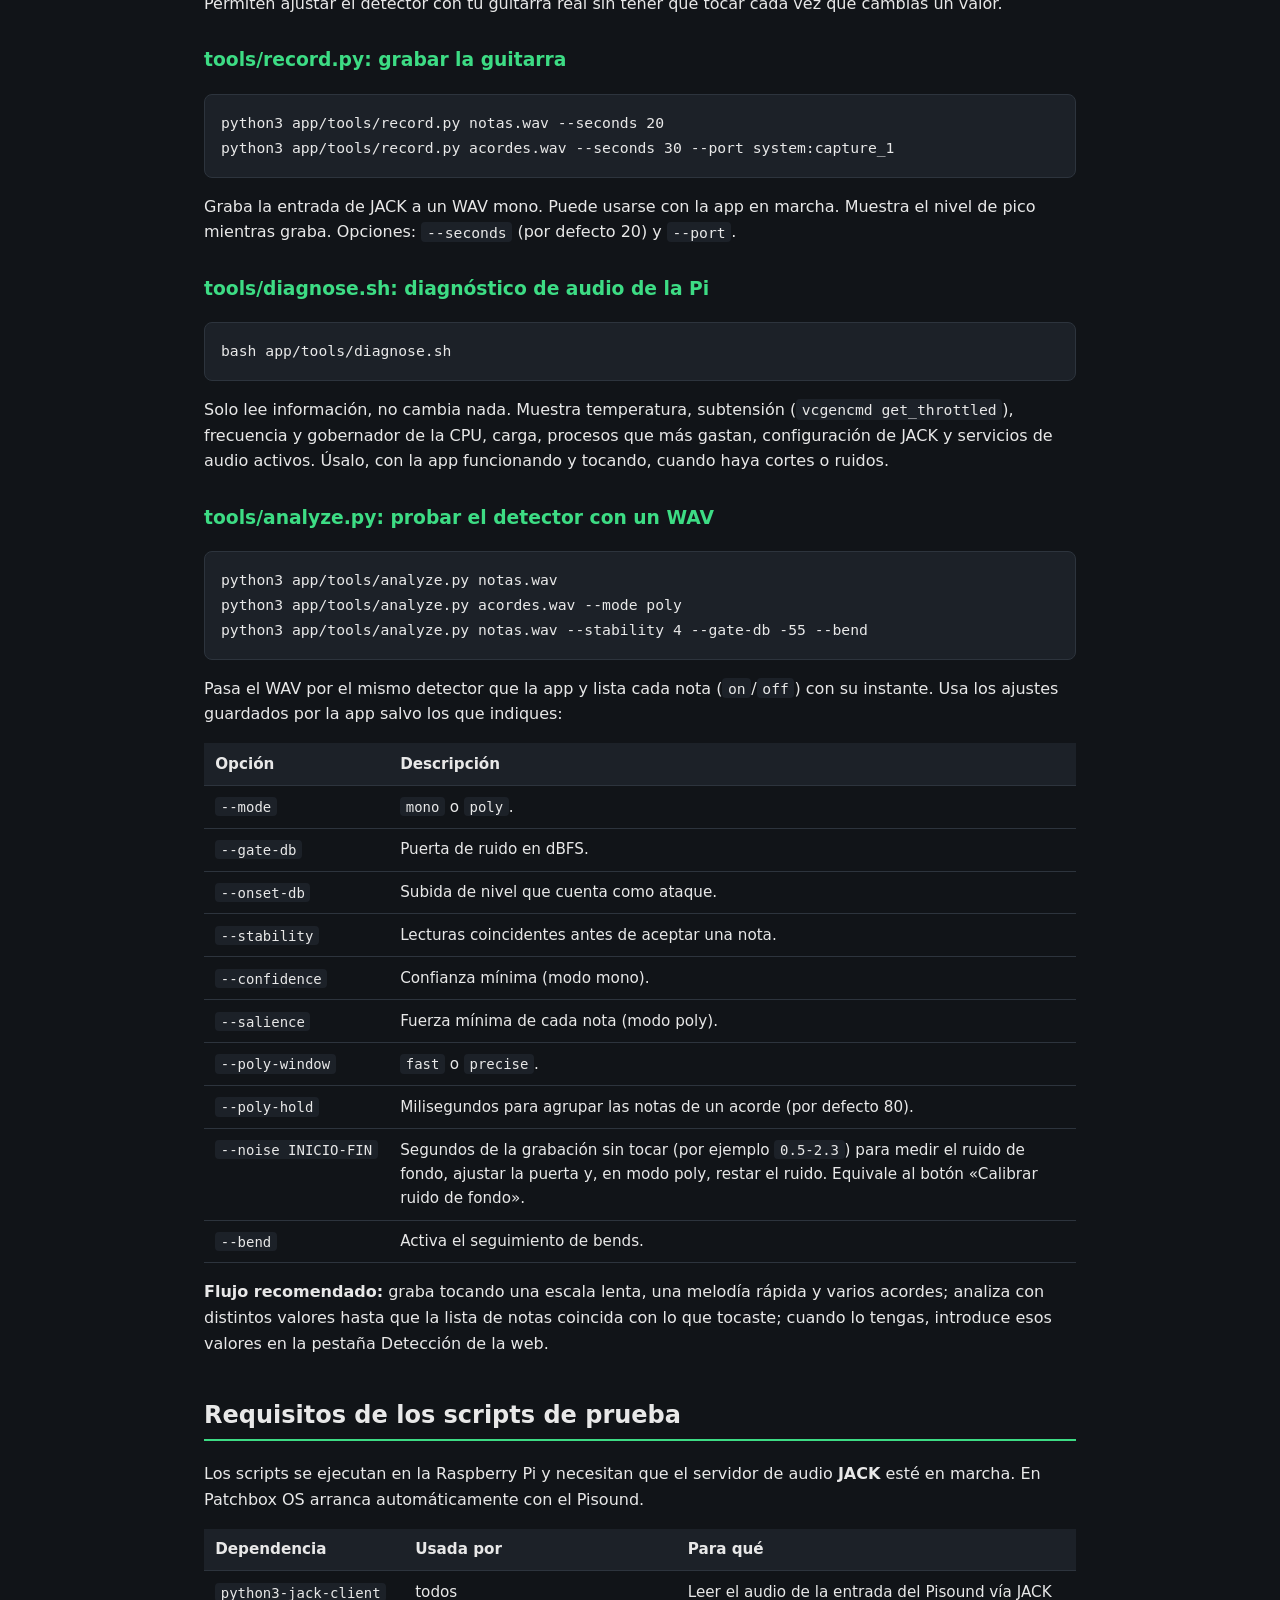
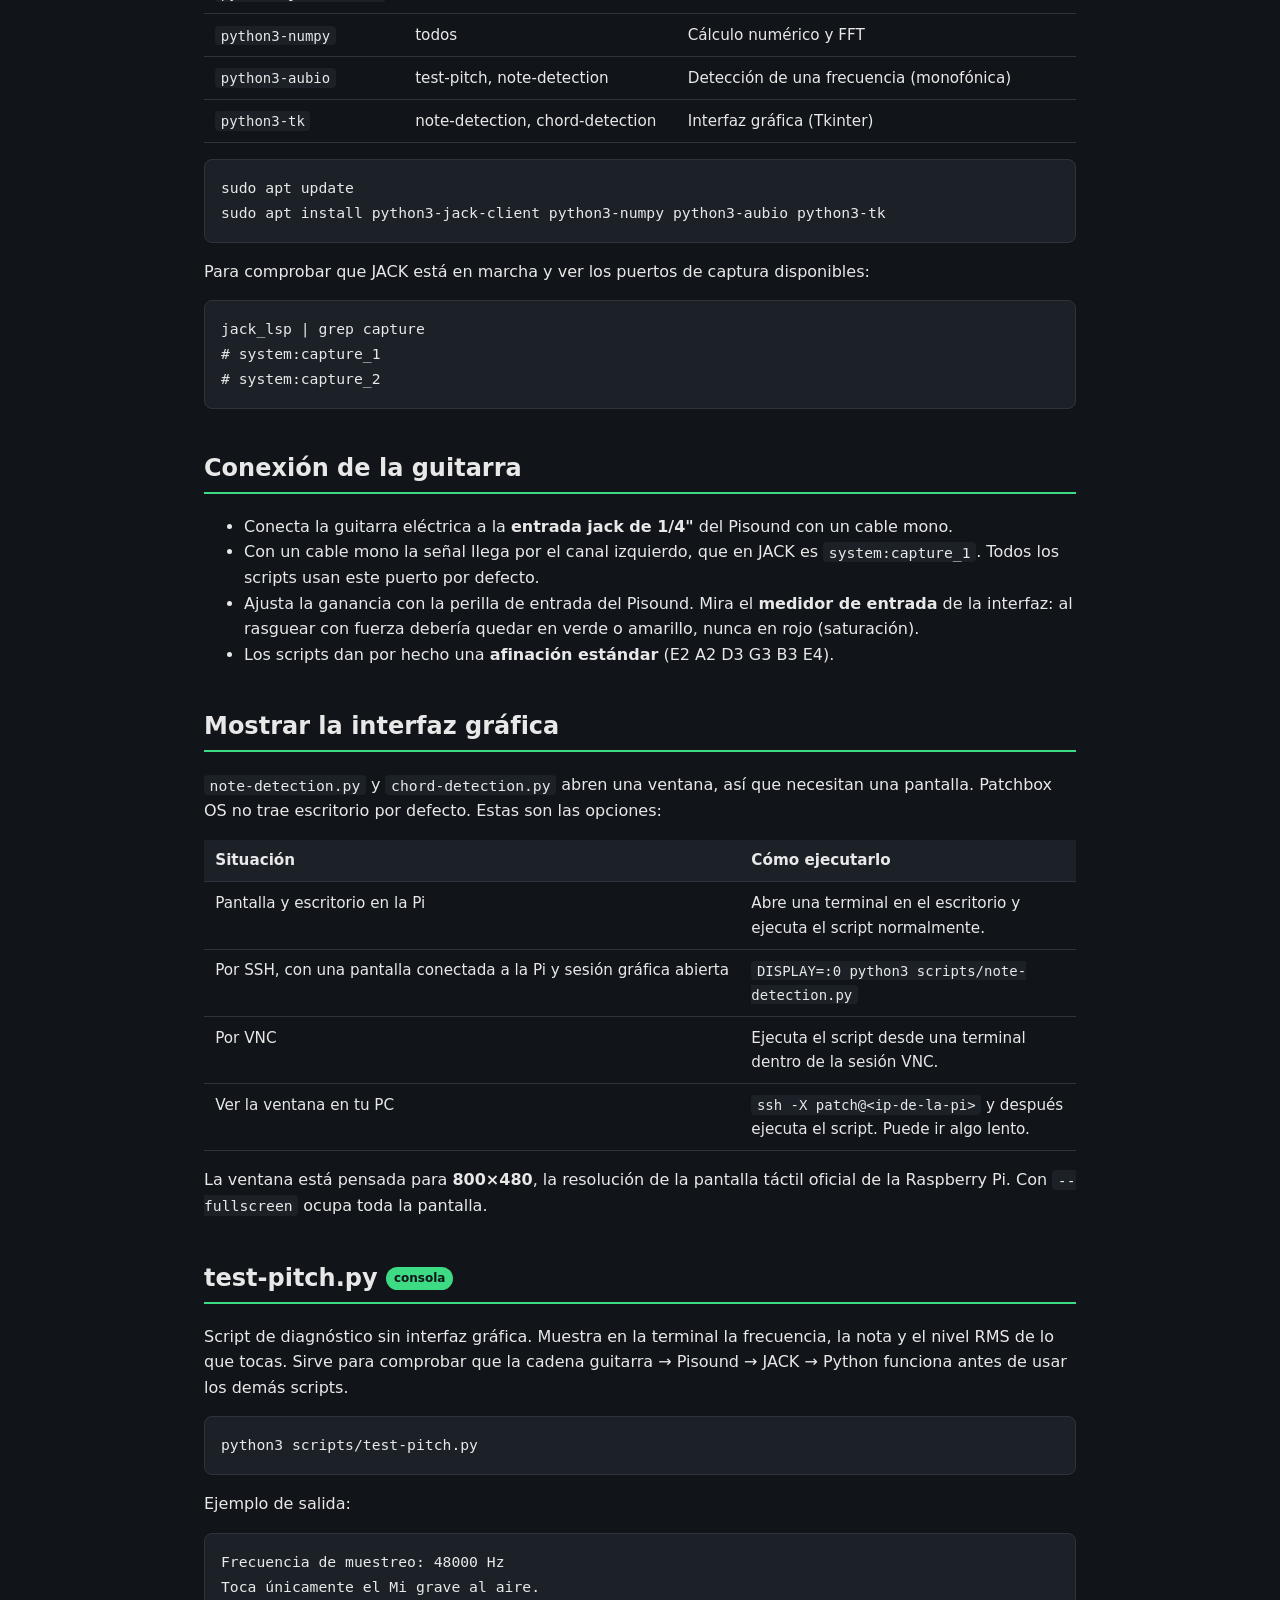
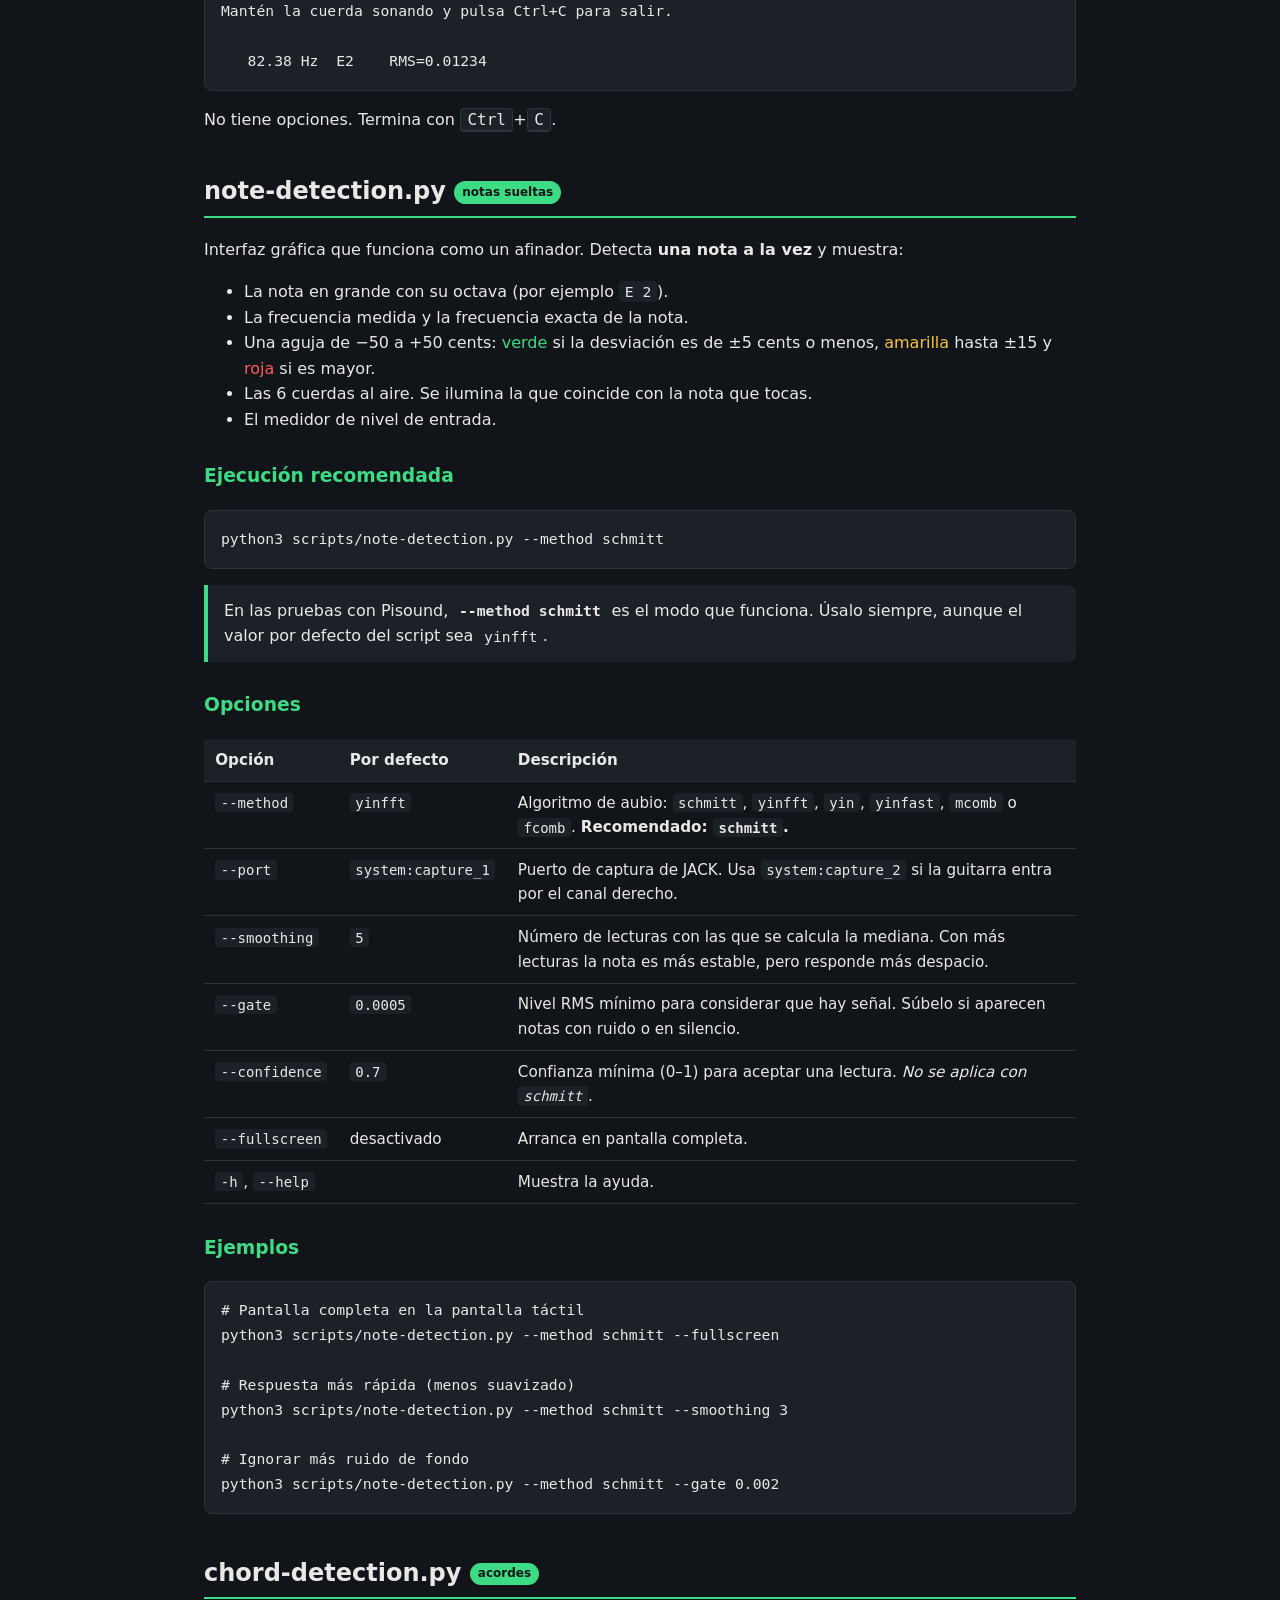
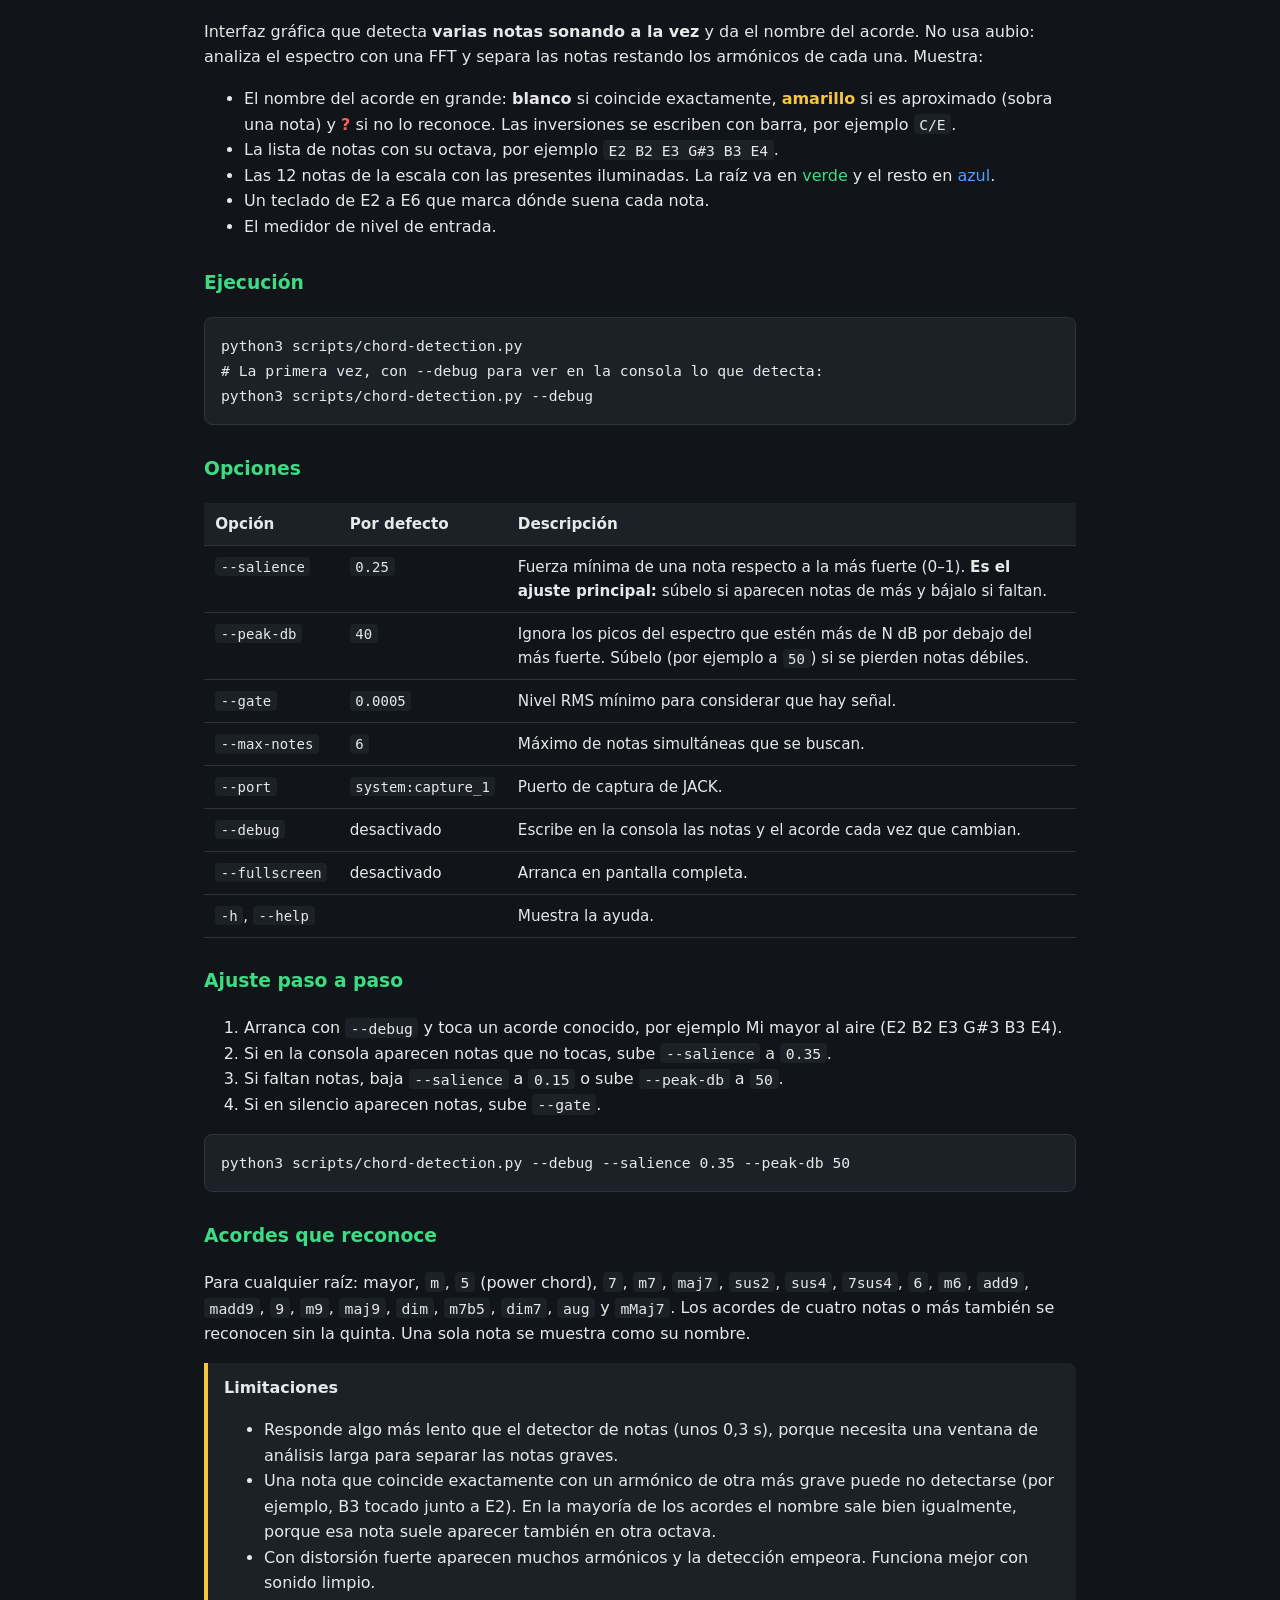
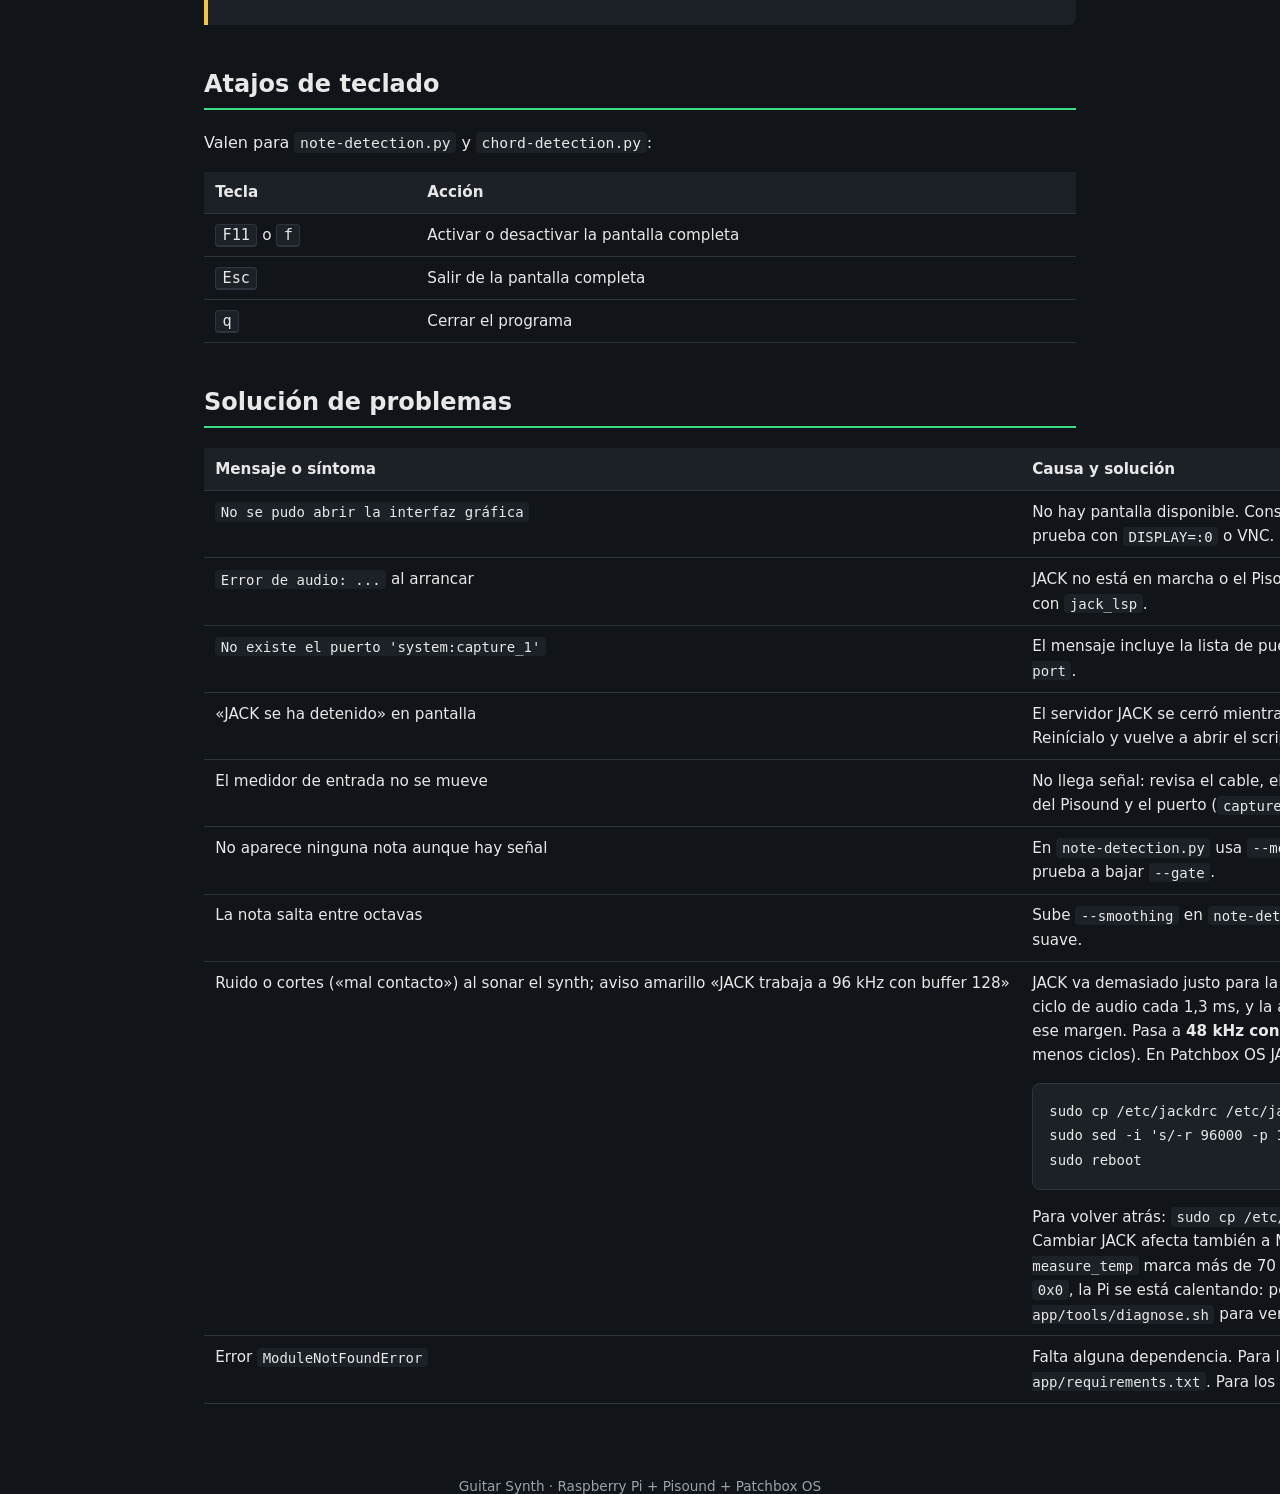
==== commit 61793ec0: "* Fix chords" ====
--- a/documentation.html
+++ b/documentation.html
@@ -208,6 +208,26 @@
   <h3>MODEP</h3>
   <p>La app detecta si MODEP está activo. Si lo está, «Guitarra» es la salida de tu pedalboard (con sus efectos). Si no, la app conecta la guitarra limpia a las dos salidas. El estado aparece arriba en la web («MODEP activo» o «Guitarra limpia»).</p>
 
+  <h3 id="calibrar">Calibrar el ruido de fondo</h3>
+  <p>Todo equipo tiene algo de zumbido (típicamente 50 o 60 Hz con captadores simples) y soplido. Si ese ruido está por encima de la <strong>puerta de ruido</strong>, el detector lo analiza sin parar y puede inventar notas con la guitarra en silencio, sobre todo en modo Acordes (el zumbido tiene armónicos que caen justo sobre notas). El valor por defecto (−60 dBFS) es muy bajo para la mayoría de equipos.</p>
+  <ol>
+    <li>Pestaña <strong>Detección</strong> → <strong>Calibrar ruido de fondo</strong>.</li>
+    <li>Durante 3 s, <strong>apaga las cuerdas con la mano</strong> y no toques. Si detecta señal fuerte (más de −30 dBFS) cancela y te avisa.</li>
+    <li>La app mide el ruido, sube la puerta unos 8 dB por encima y, en modo Acordes, guarda el espectro del ruido para restarlo. El perfil se conserva al reiniciar (en <code>app/data/noise_profile.npz</code>).</li>
+  </ol>
+  <p>Repítelo si cambias de guitarra, de cable o de sitio, o si ajustas la ganancia del Pisound.</p>
+
+  <h3 id="acordes">Cómo funciona el modo Acordes</h3>
+  <p>Una guitarra tiene un solo captador para las seis cuerdas, así que el audio es una mezcla. La app calcula el espectro, busca las notas por sus armónicos y, cuando reconoce un acorde (3 o más notas distintas), <strong>reparte las notas entre las cuerdas reales de una guitarra afinada en estándar</strong>: una nota por cuerda, prefiriendo trastes bajos y cuerdas al aire, y solo con notas que tengan un pico real en el espectro. Así un Sol abierto vuelve a ser G2 B2 D3 G3 B3 G4 (la nota aguda es casi indistinguible de un armónico de la grave, y por eso un detector sin esta regla se las dejaba).</p>
+  <ul>
+    <li>Descarta las notas que no tienen su propia fundamental en el espectro, y las que están a un semitono de otra mucho más fuerte (casi siempre son picos espurios).</li>
+    <li>Con el acorde ya sonando, una nota nueva necesita más análisis y un pico claro para aceptarse.</li>
+    <li>Todas las notas del ataque se envían a la vez (<strong>Agrupar acorde</strong>).</li>
+  </ul>
+  <div class="note warn">
+    <strong>Límites reales:</strong> con un solo captador la transcripción nunca es exacta. En un arpegio (una cuerda tras otra) las octavas de las notas que siguen sonando pueden aparecer como notas extra. Una cuerda que apenas suena puede faltar. Y pueden colarse notas falsas de menos de 0,1 s justo en el ataque; si molestan, sube <em>Estabilidad</em> en la pestaña Detección.
+  </div>
+
   <h3>Ajustar la detección</h3>
   <p>Mira el medidor de entrada: la línea amarilla es la puerta de ruido. En silencio la barra debe quedar por debajo y al tocar por encima.</p>
   <table>
@@ -218,6 +238,7 @@
     <tr><td>Se nota demasiado retraso al empezar la nota</td><td>Baja la estabilidad (mínimo 2).</td></tr>
     <tr><td>Una nota repetida no vuelve a sonar</td><td>Baja <strong>detección de púa</strong>.</td></tr>
     <tr><td>Una nota se redispara sola mientras suena</td><td>Sube <strong>detección de púa</strong>.</td></tr>
+    <tr><td>Aparecen notas con la guitarra en silencio, sobre todo en modo Acordes</td><td>Pulsa <strong>Calibrar ruido de fondo</strong> (ver <a href="#calibrar">Calibrar el ruido de fondo</a>).</td></tr>
     <tr><td>Acordes con notas de más</td><td>Sube la <strong>sensibilidad de acordes</strong>.</td></tr>
     <tr><td>Acordes con notas que faltan</td><td>Baja la sensibilidad o usa la ventana <strong>Precisa</strong>.</td></tr>
     <tr><td>Las notas del acorde suenan una tras otra y no a la vez</td><td>Sube <strong>Agrupar acorde</strong> (por defecto 80 ms): espera ese tiempo y emite todas las notas juntas. Más valor = acorde más compacto pero con más retraso.</td></tr>
@@ -261,6 +282,7 @@
     <tr><td><code>--salience</code></td><td>Fuerza mínima de cada nota (modo poly).</td></tr>
     <tr><td><code>--poly-window</code></td><td><code>fast</code> o <code>precise</code>.</td></tr>
     <tr><td><code>--poly-hold</code></td><td>Milisegundos para agrupar las notas de un acorde (por defecto 80).</td></tr>
+    <tr><td><code>--noise INICIO-FIN</code></td><td>Segundos de la grabación sin tocar (por ejemplo <code>0.5-2.3</code>) para medir el ruido de fondo, ajustar la puerta y, en modo poly, restar el ruido. Equivale al botón «Calibrar ruido de fondo».</td></tr>
     <tr><td><code>--bend</code></td><td>Activa el seguimiento de bends.</td></tr>
   </table>
   <p><strong>Flujo recomendado:</strong> graba tocando una escala lenta, una melodía rápida y varios acordes; analiza con distintos valores hasta que la lista de notas coincida con lo que tocaste; cuando lo tengas, introduce esos valores en la pestaña Detección de la web.</p>
@@ -448,6 +470,16 @@
       <td>Sube <code>--smoothing</code> en <code>note-detection.py</code> y toca con un ataque más suave.</td>
     </tr>
     <tr>
+      <td>Ruido o cortes («mal contacto») al sonar el synth; aviso amarillo «JACK trabaja a 96 kHz con buffer 128»</td>
+      <td>
+        JACK va demasiado justo para la Pi: con 96 kHz y buffer 128 hay un ciclo de audio cada 1,3 ms, y la app, FluidSynth y MODEP compiten por ese margen. Pasa a <strong>48 kHz con buffer 256</strong> (5,3 ms por ciclo, 4 veces menos ciclos). En Patchbox OS JACK se configura en <code>/etc/jackdrc</code>:
+<pre><code>sudo cp /etc/jackdrc /etc/jackdrc.bak
+sudo sed -i 's/-r 96000 -p 128/-r 48000 -p 256/' /etc/jackdrc
+sudo reboot</code></pre>
+        Para volver atrás: <code>sudo cp /etc/jackdrc.bak /etc/jackdrc</code> y reiniciar. Cambiar JACK afecta también a MODEP. Si además <code>vcgencmd measure_temp</code> marca más de 70 °C o <code>vcgencmd get_throttled</code> no es <code>0x0</code>, la Pi se está calentando: pon disipador o ventilador. Usa <code>bash app/tools/diagnose.sh</code> para ver todo junto.
+      </td>
+    </tr>
+    <tr>
       <td>Error <code>ModuleNotFoundError</code></td>
       <td>Falta alguna dependencia. Para la app: <code>pip3 install -r app/requirements.txt</code>. Para los scripts de prueba, consulta <a href="#requisitos">Requisitos</a>.</td>
     </tr>
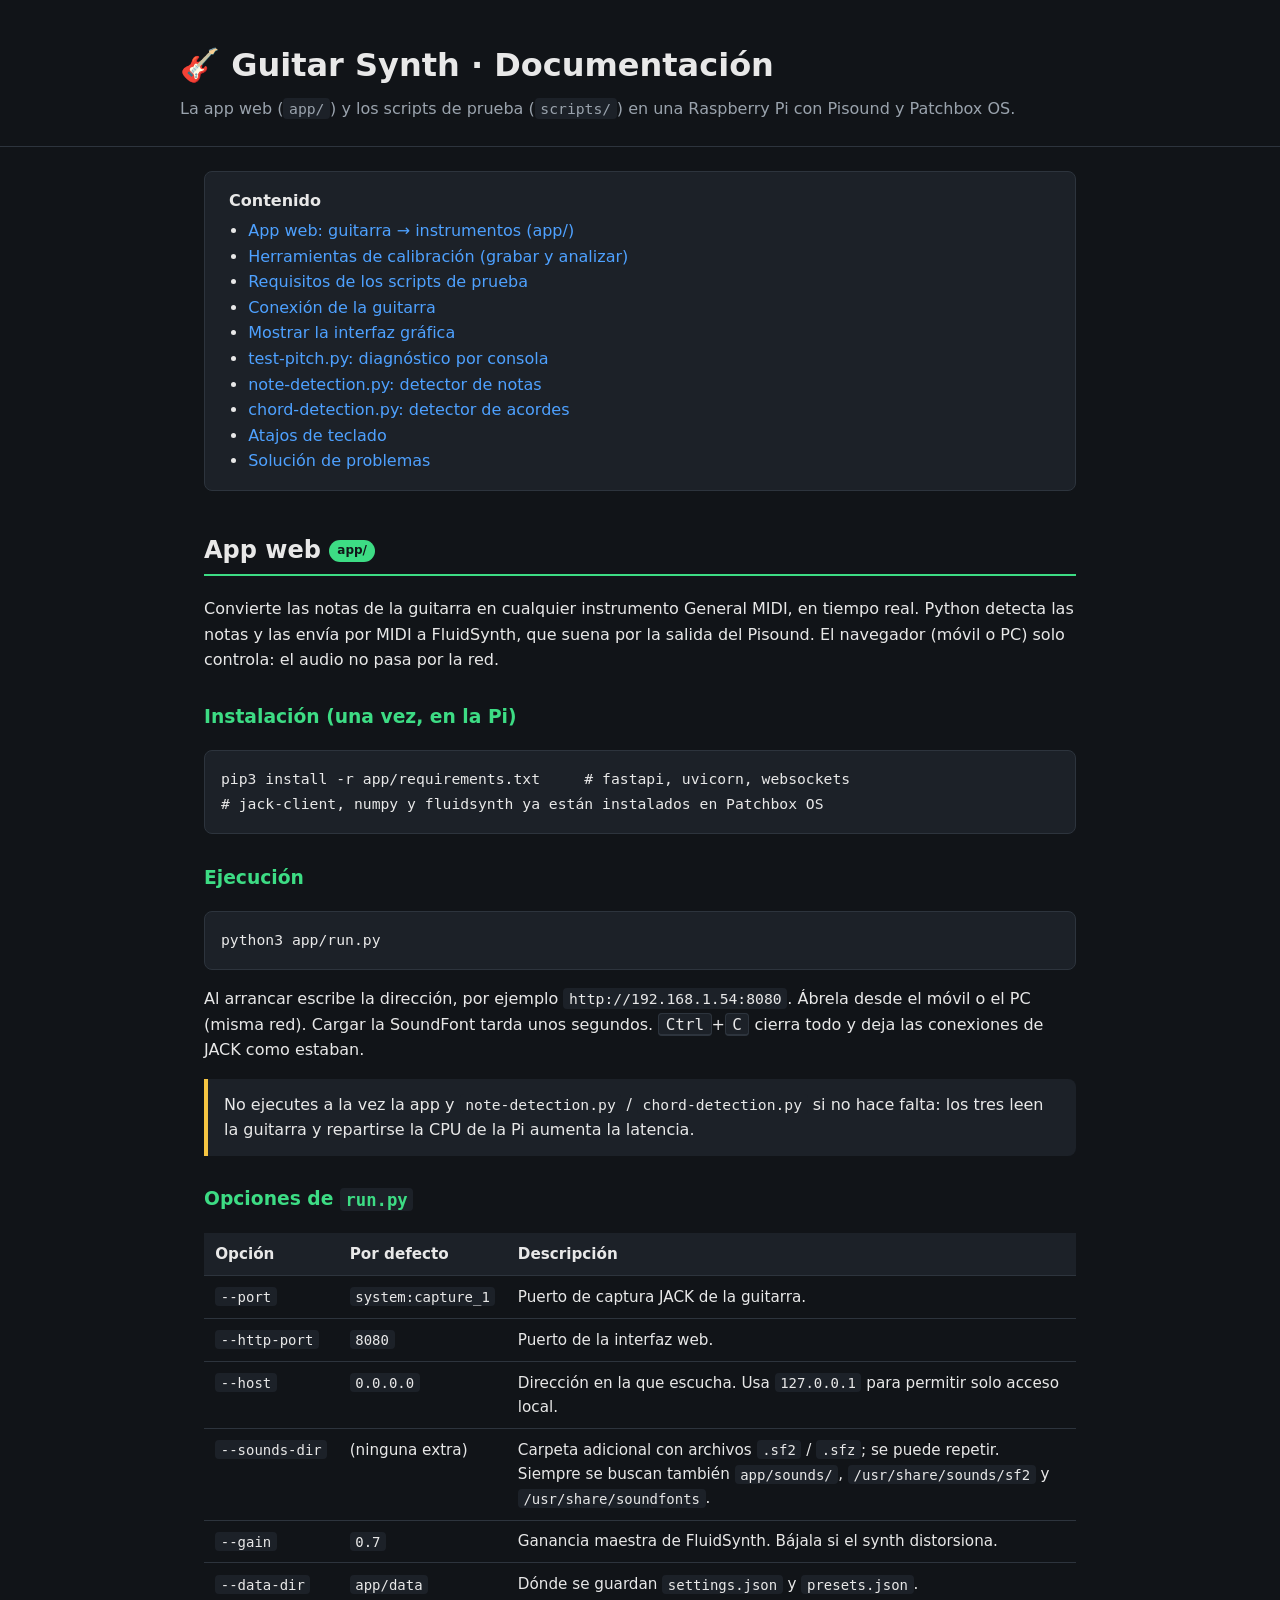
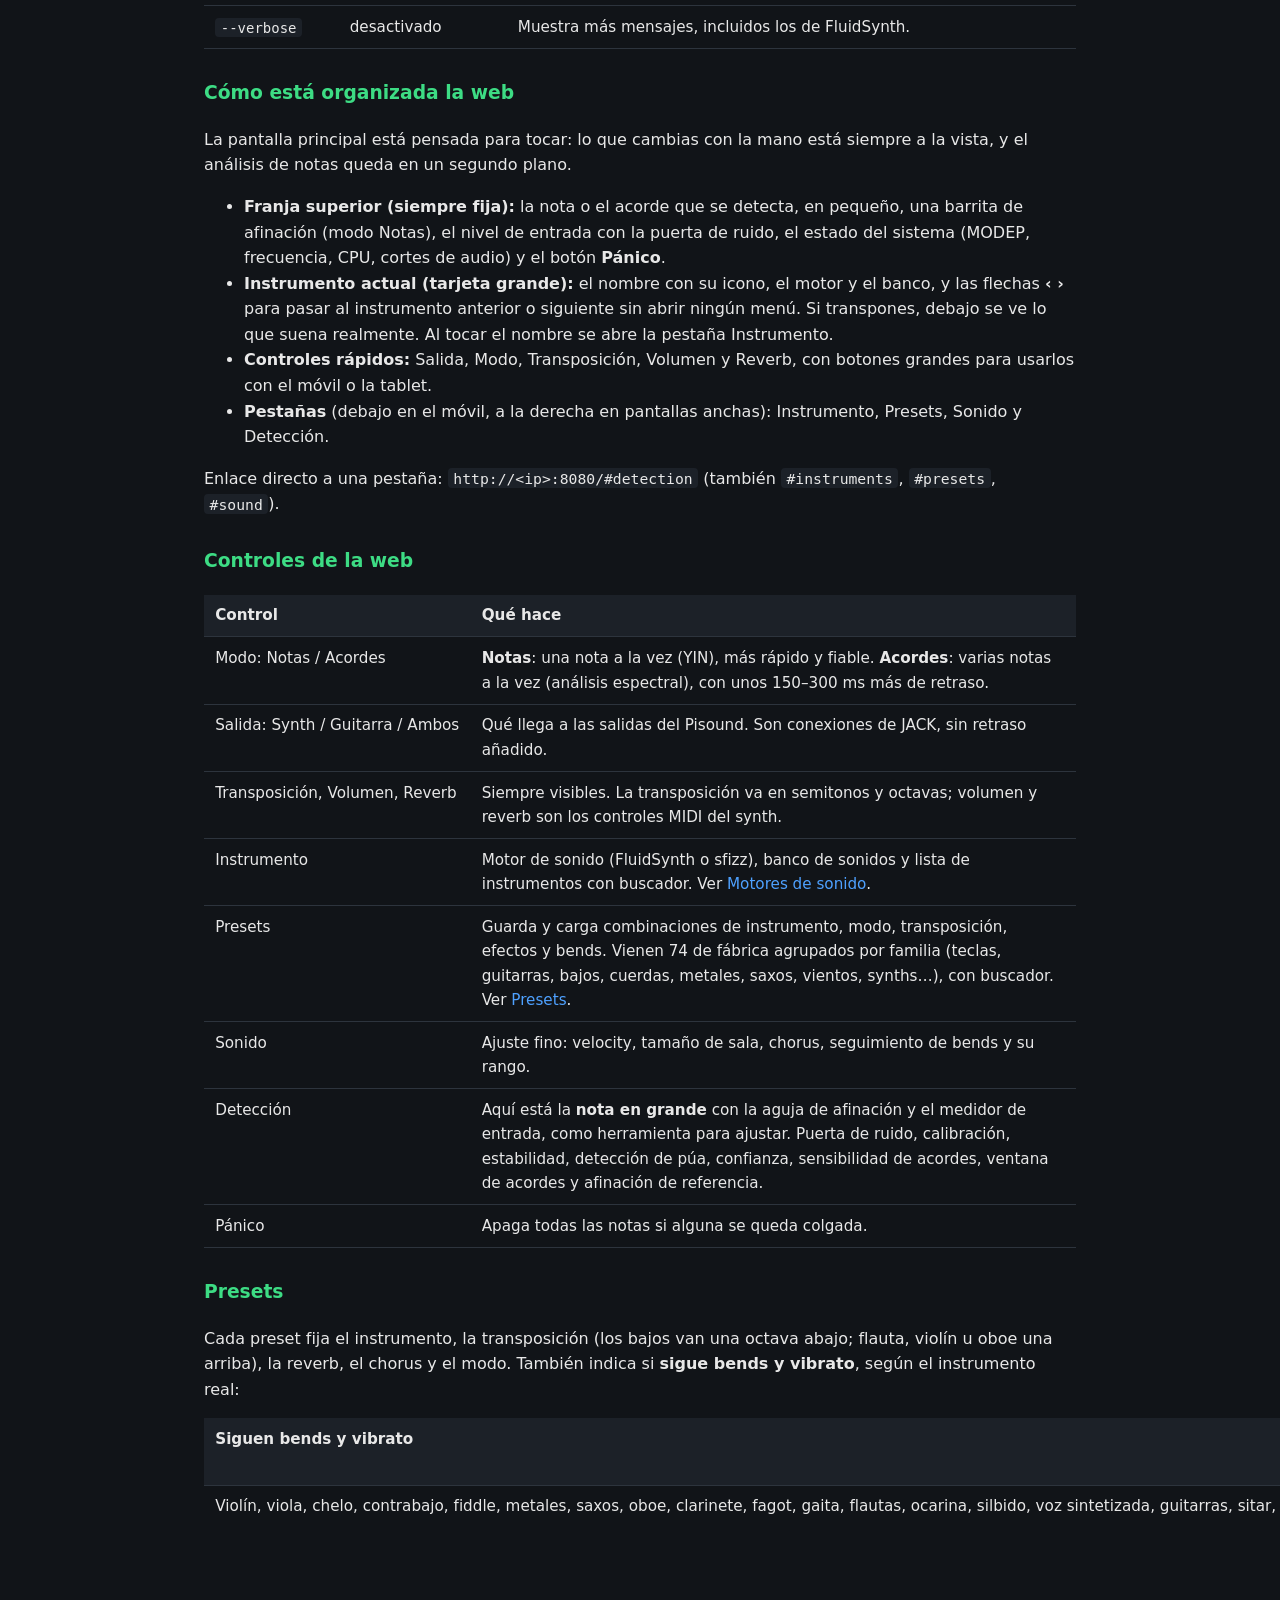
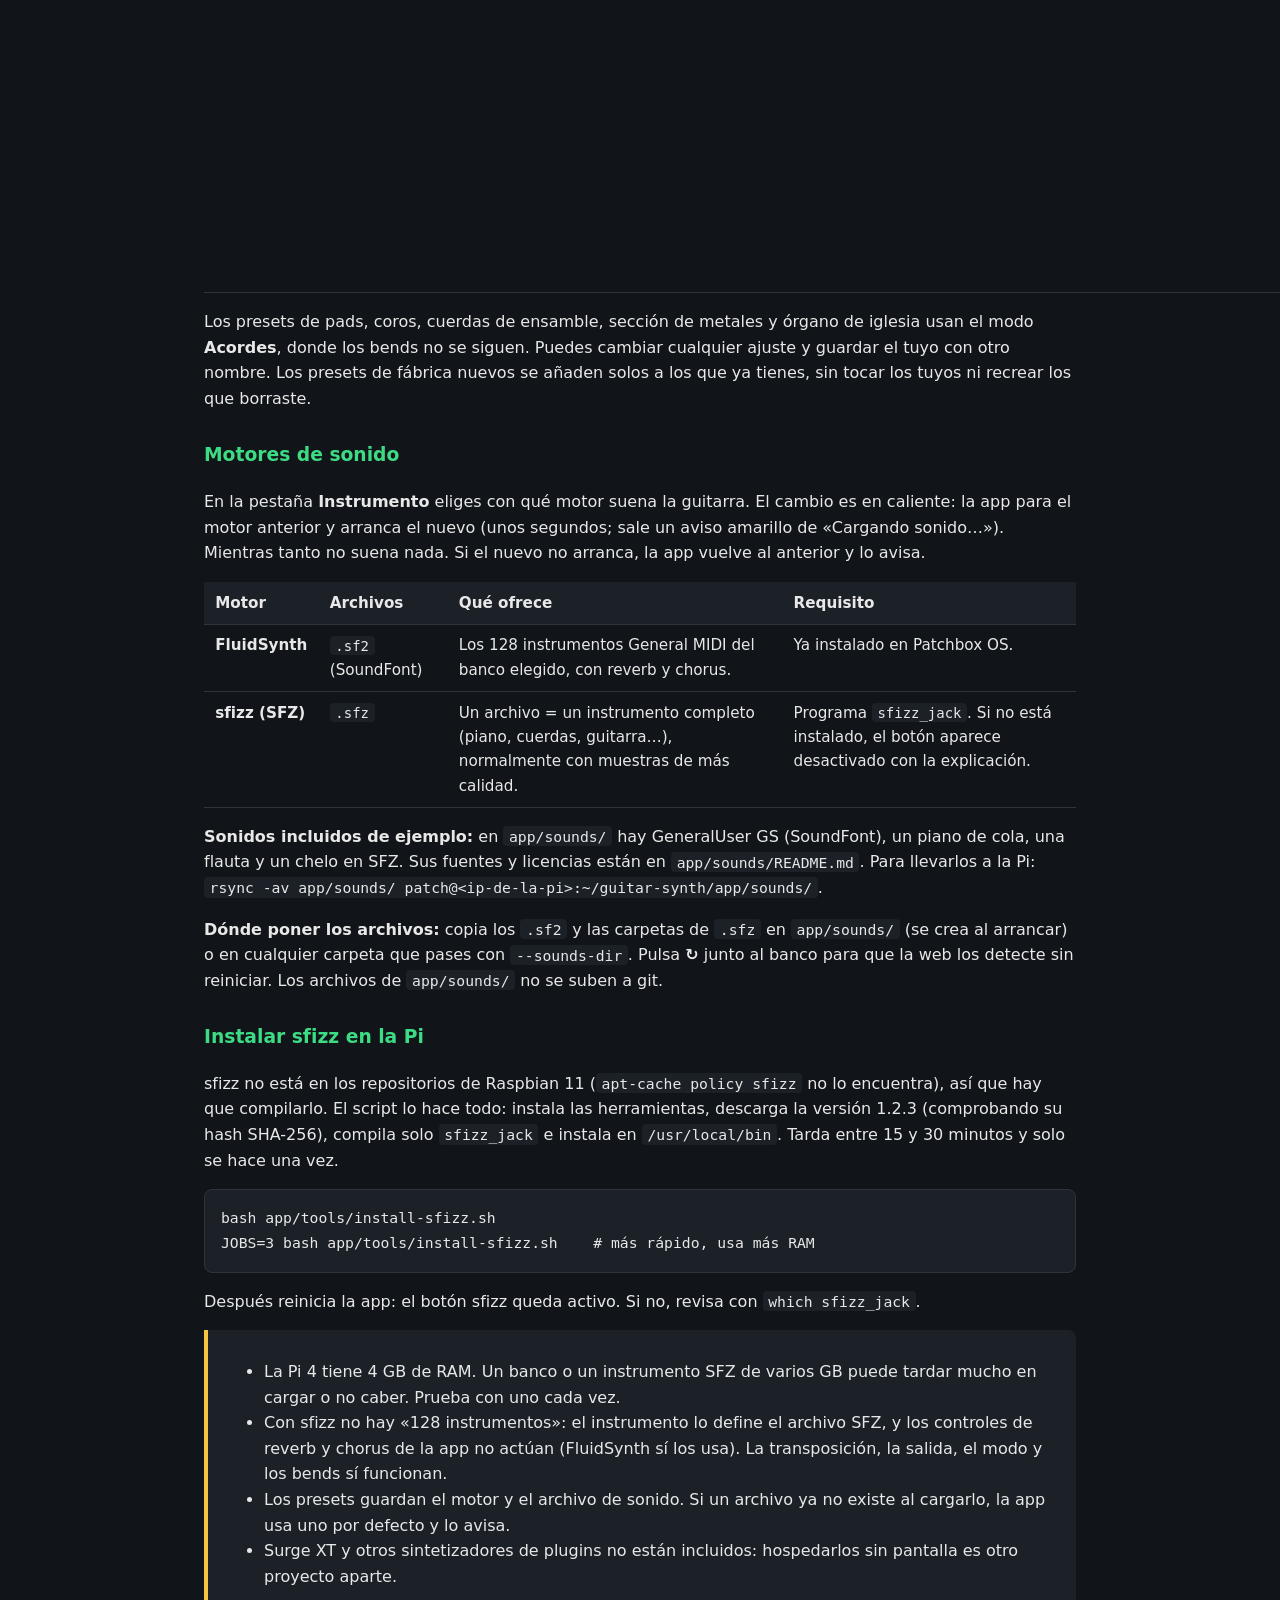
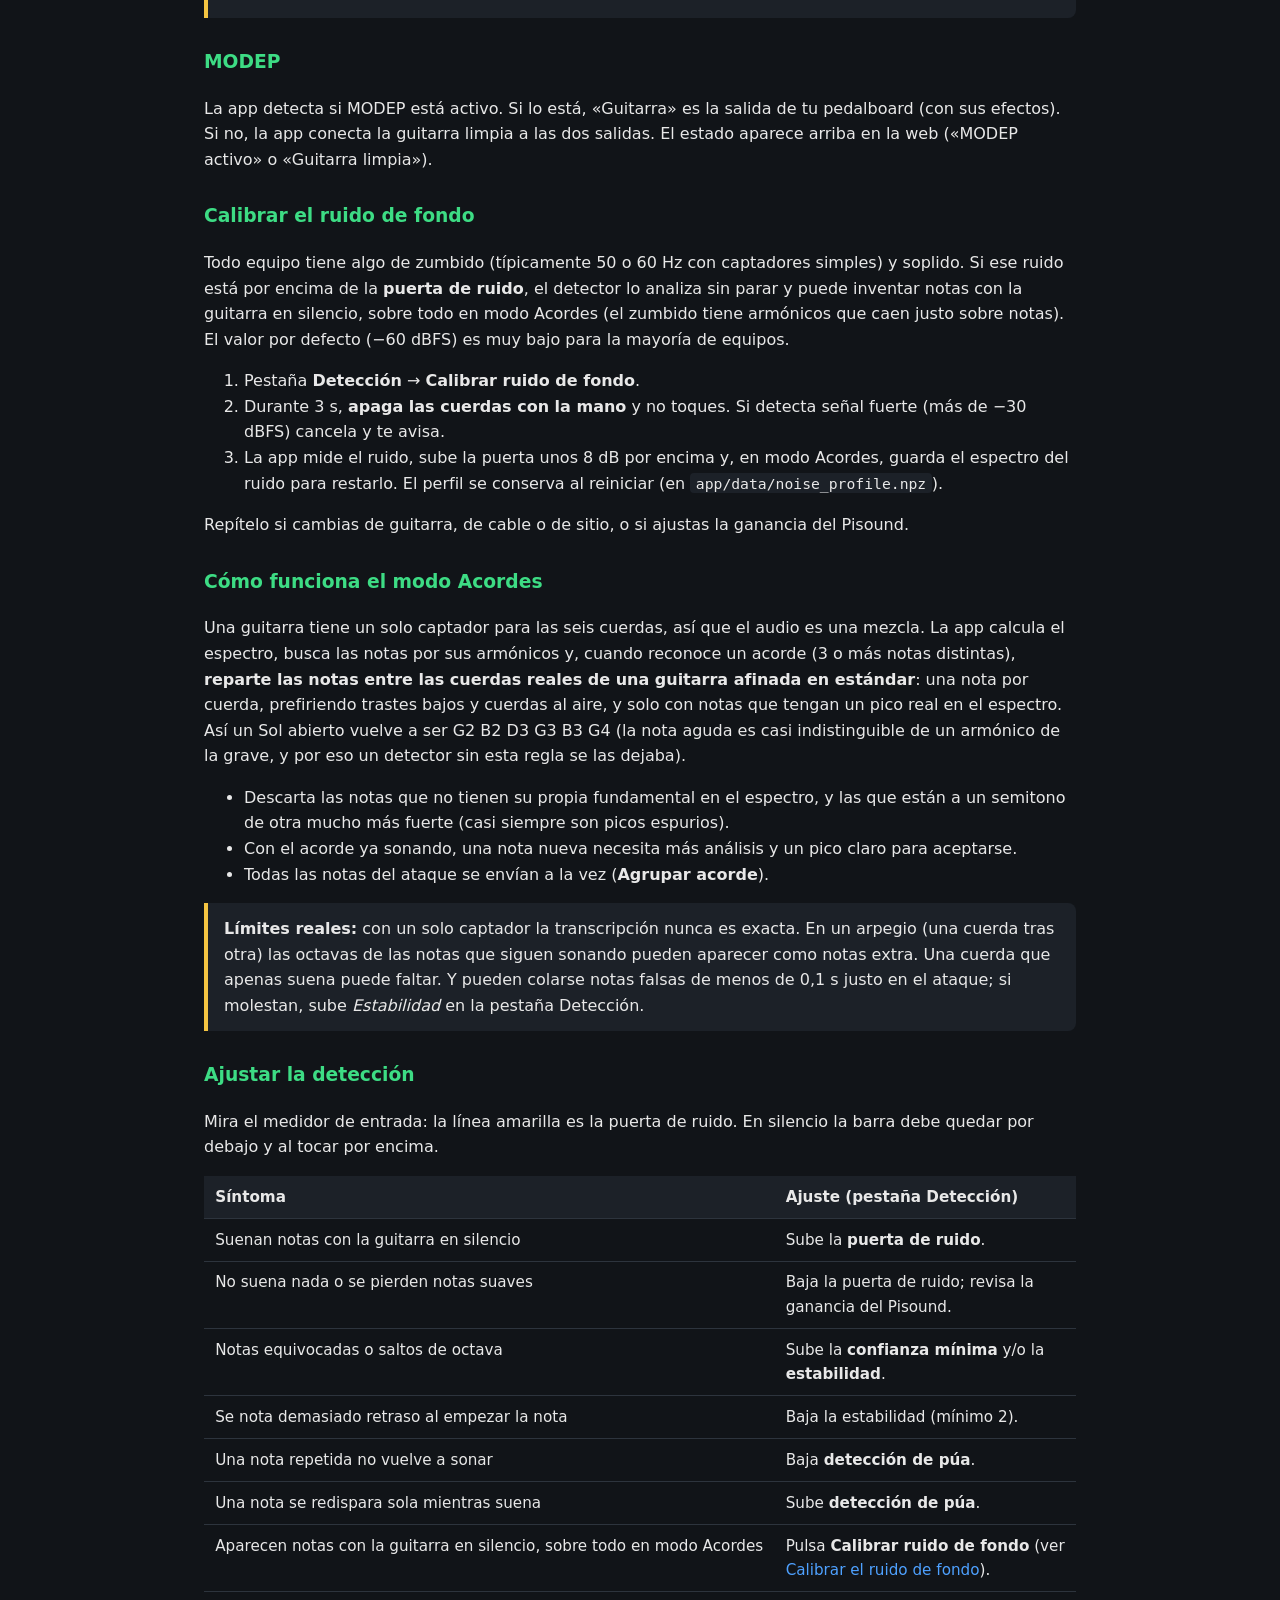
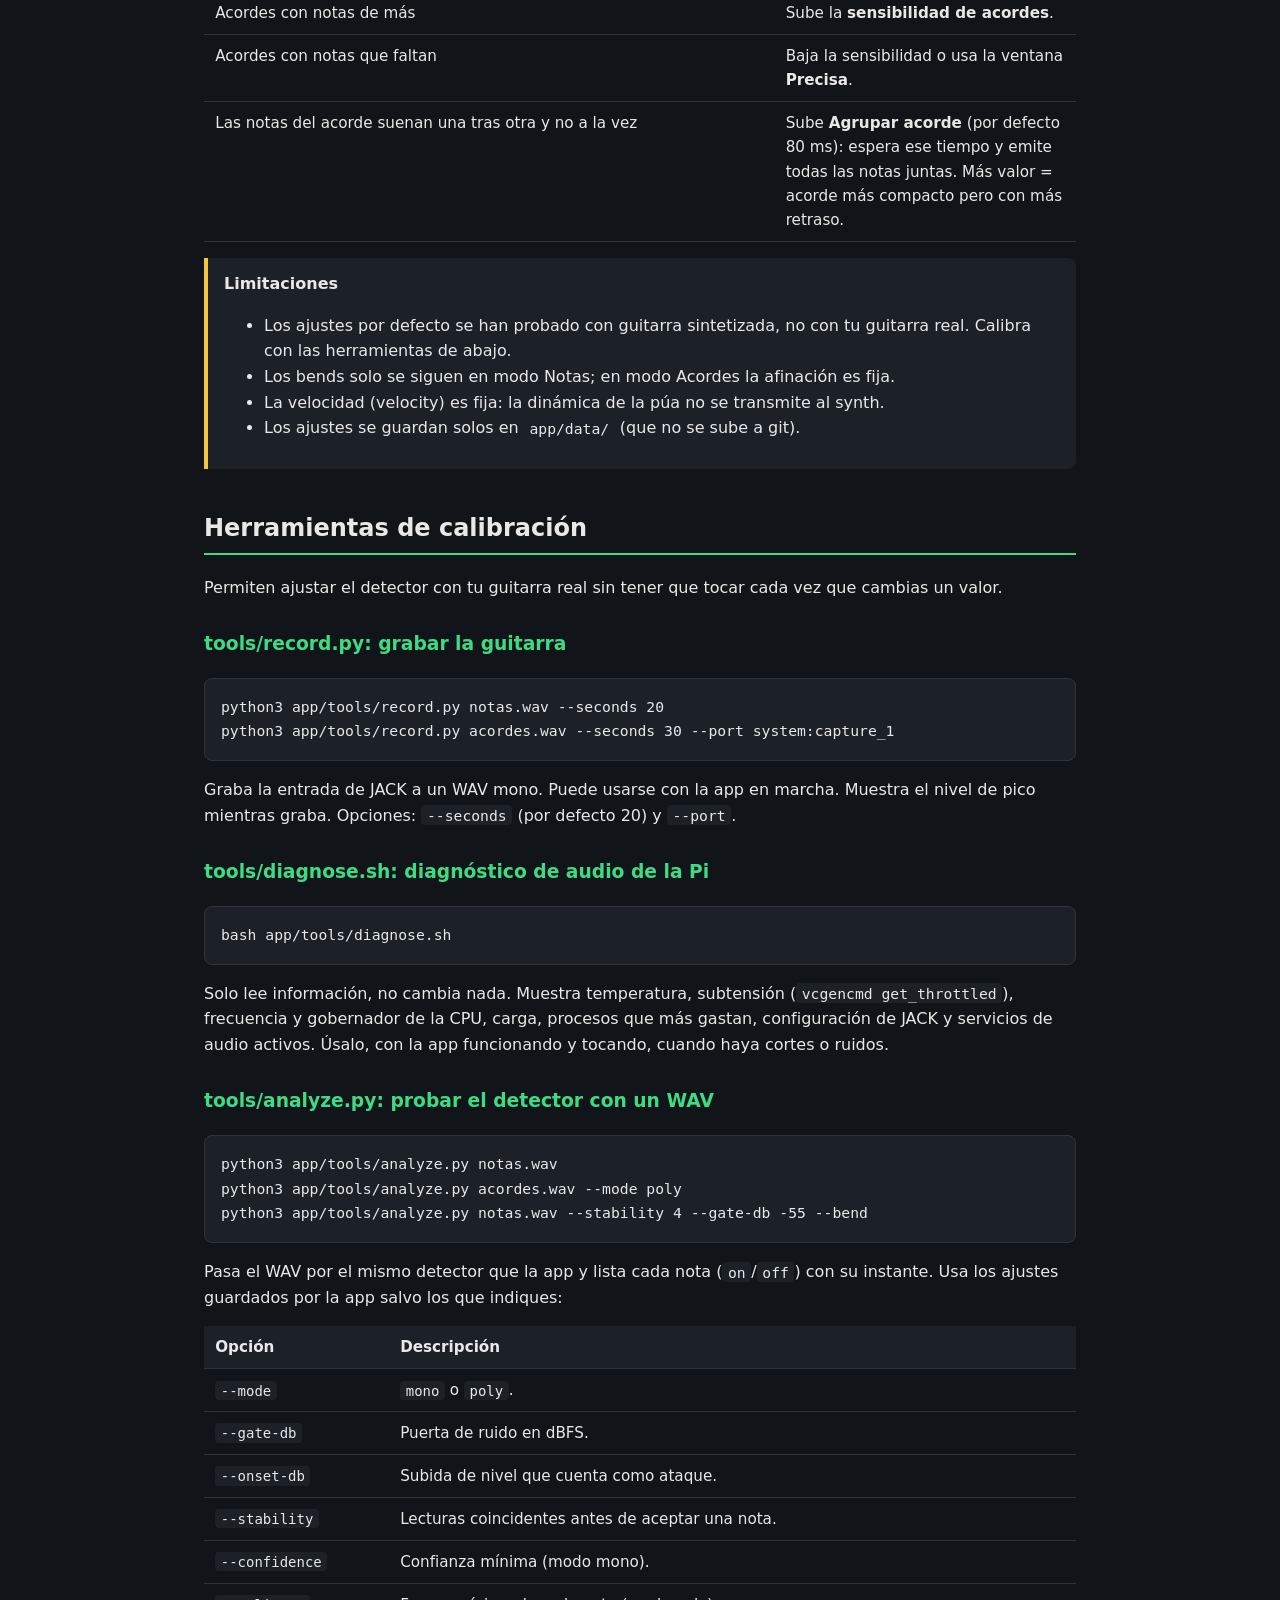
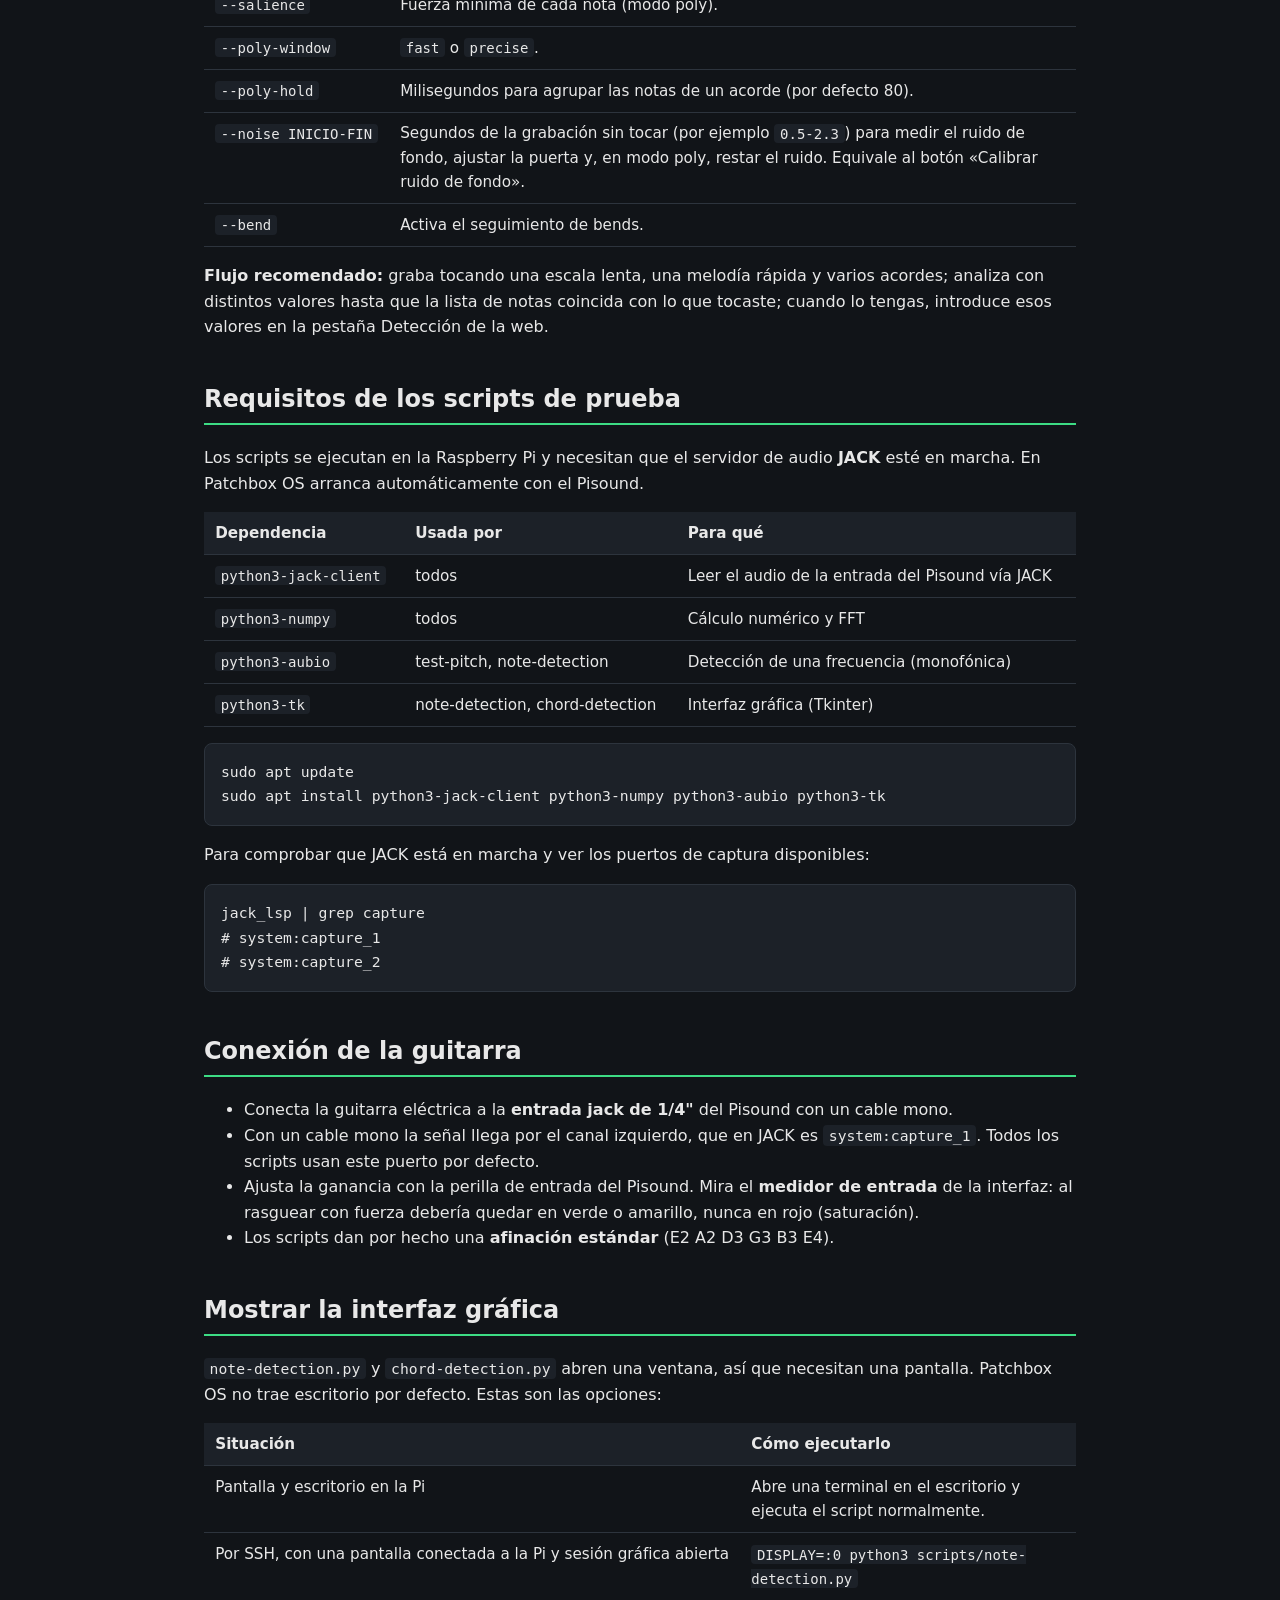
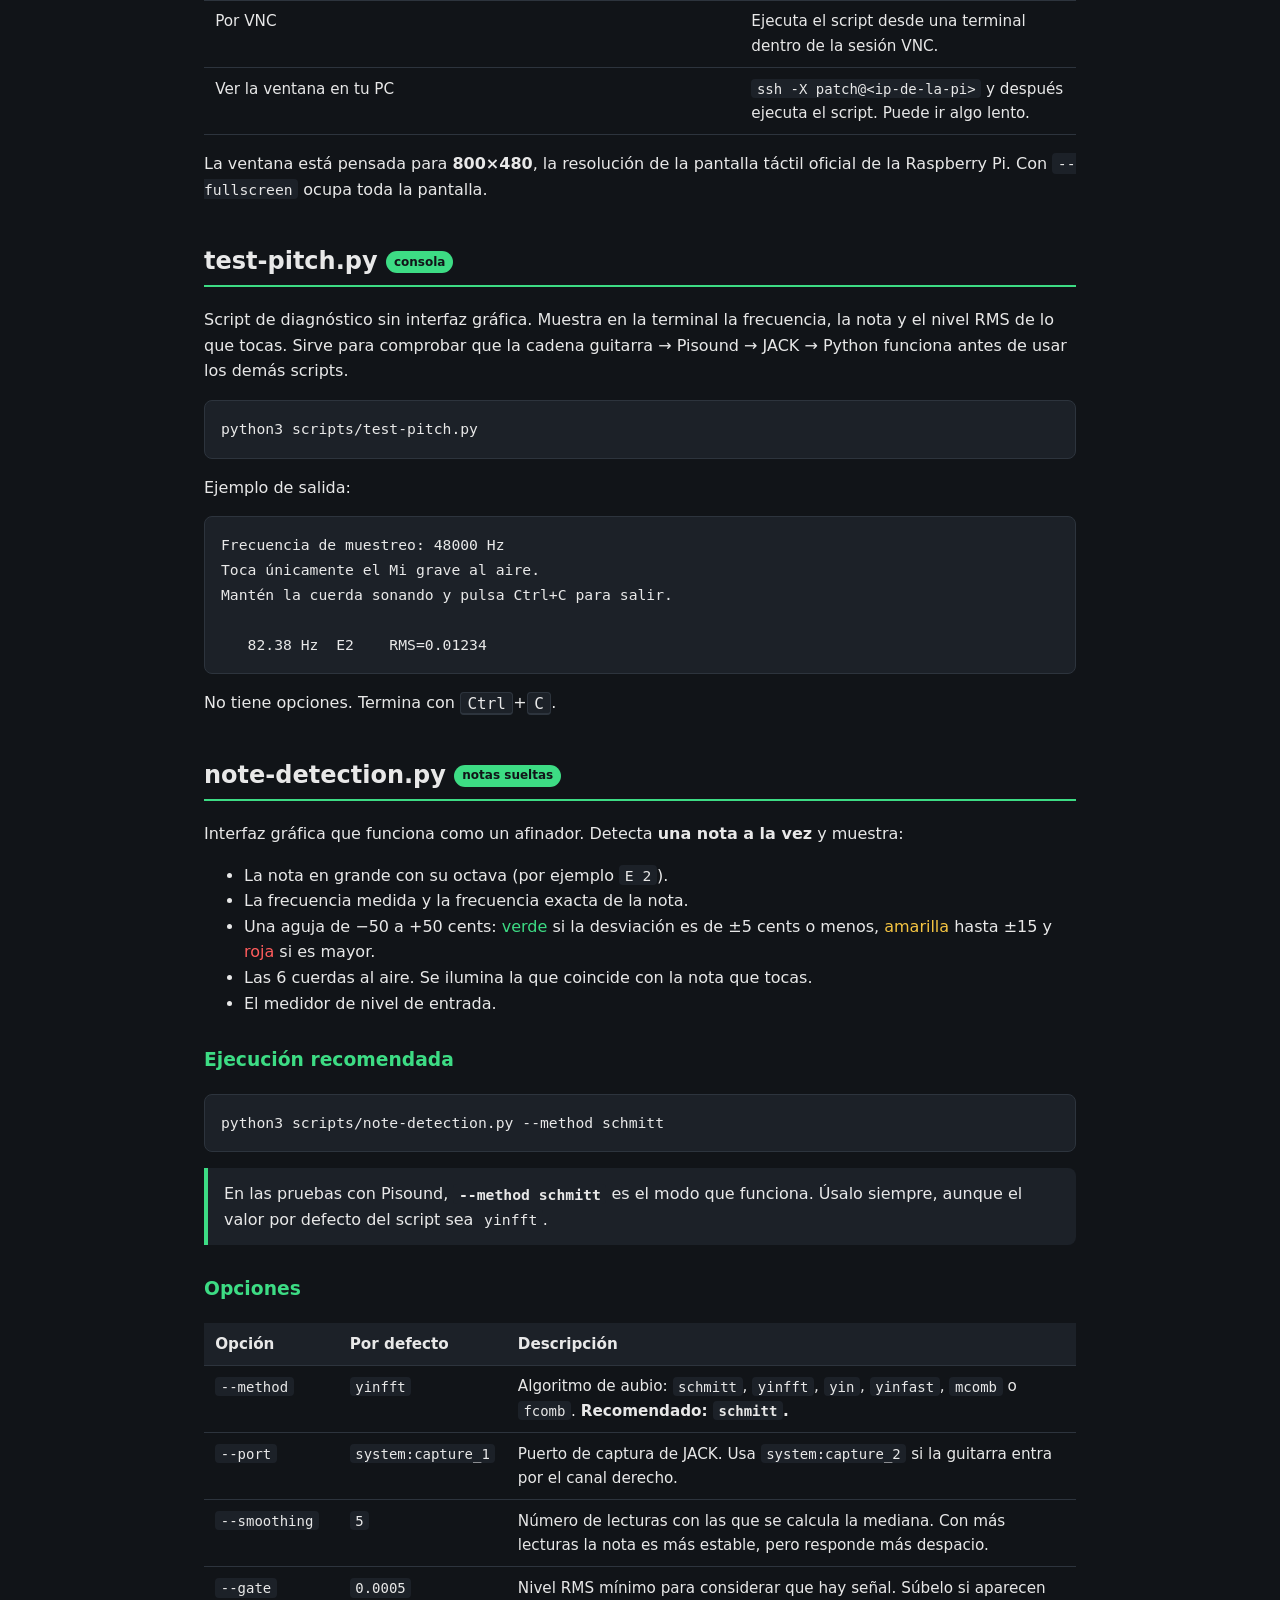
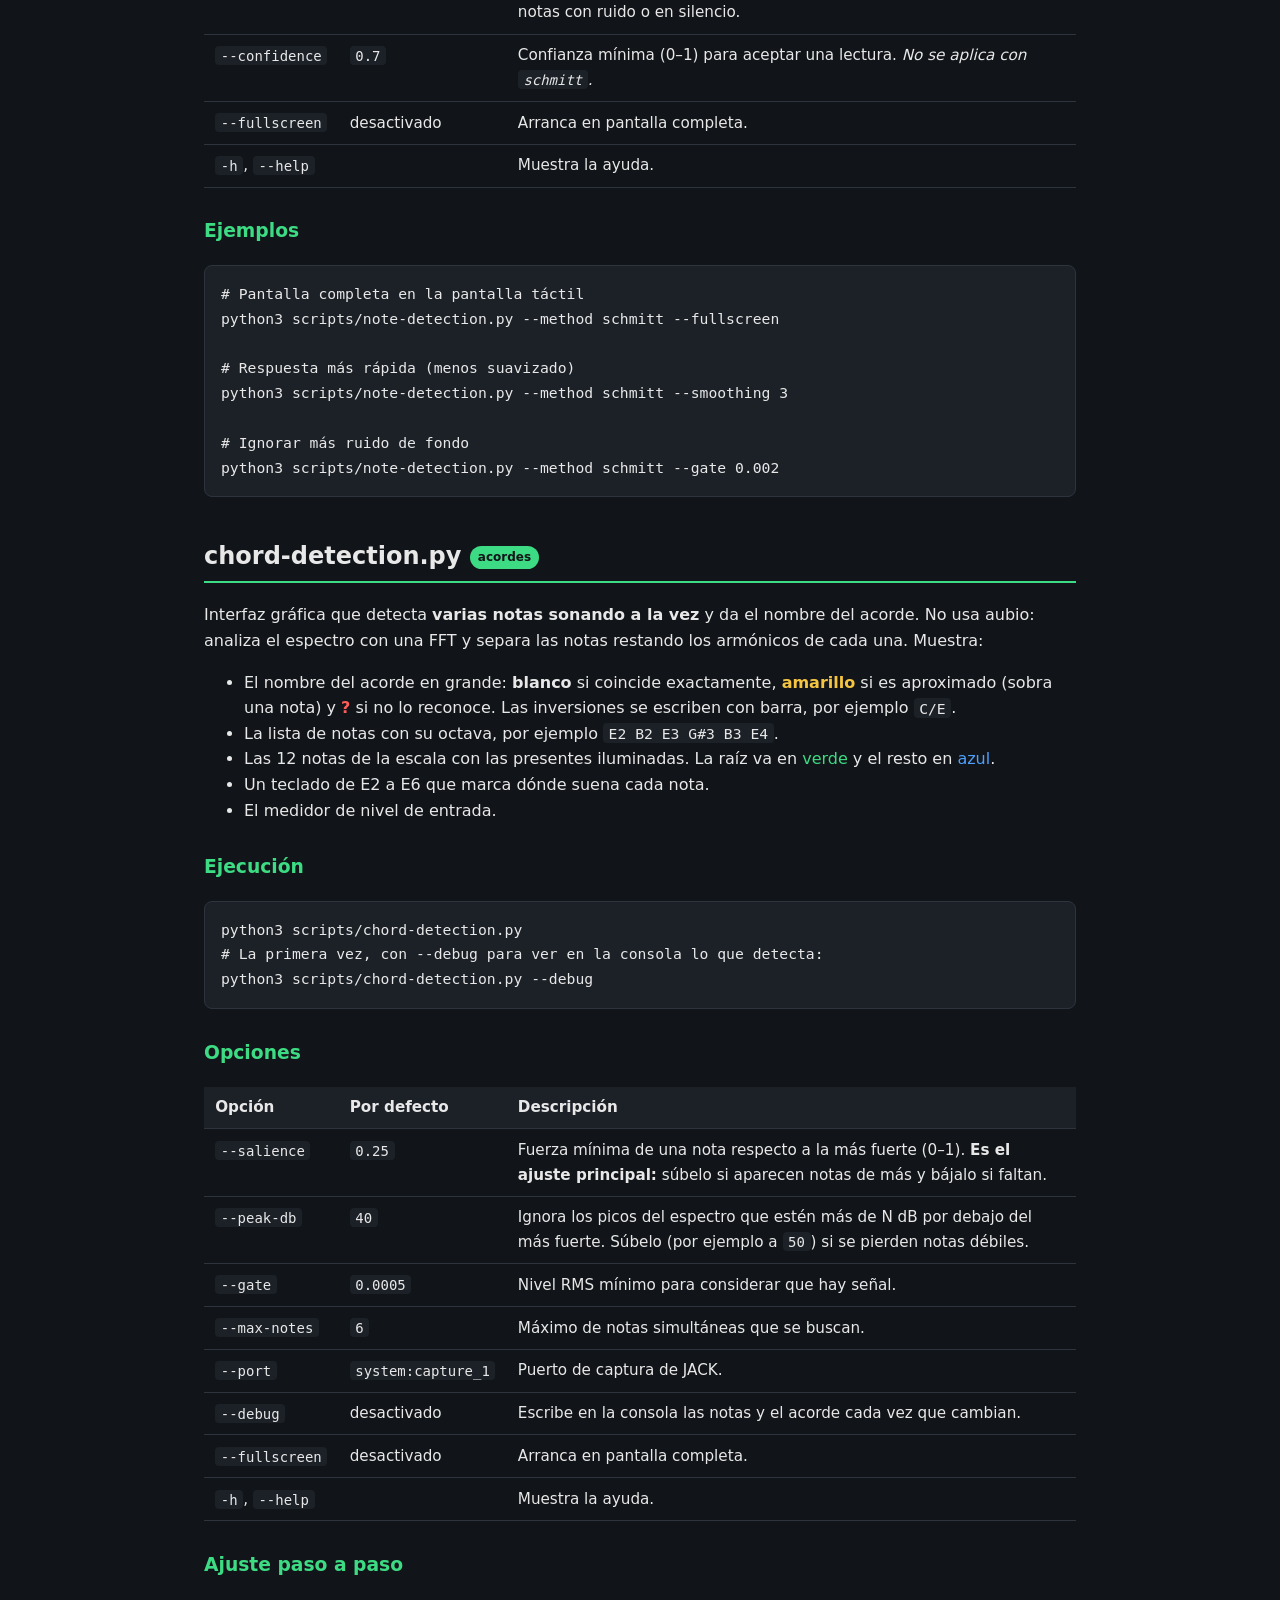
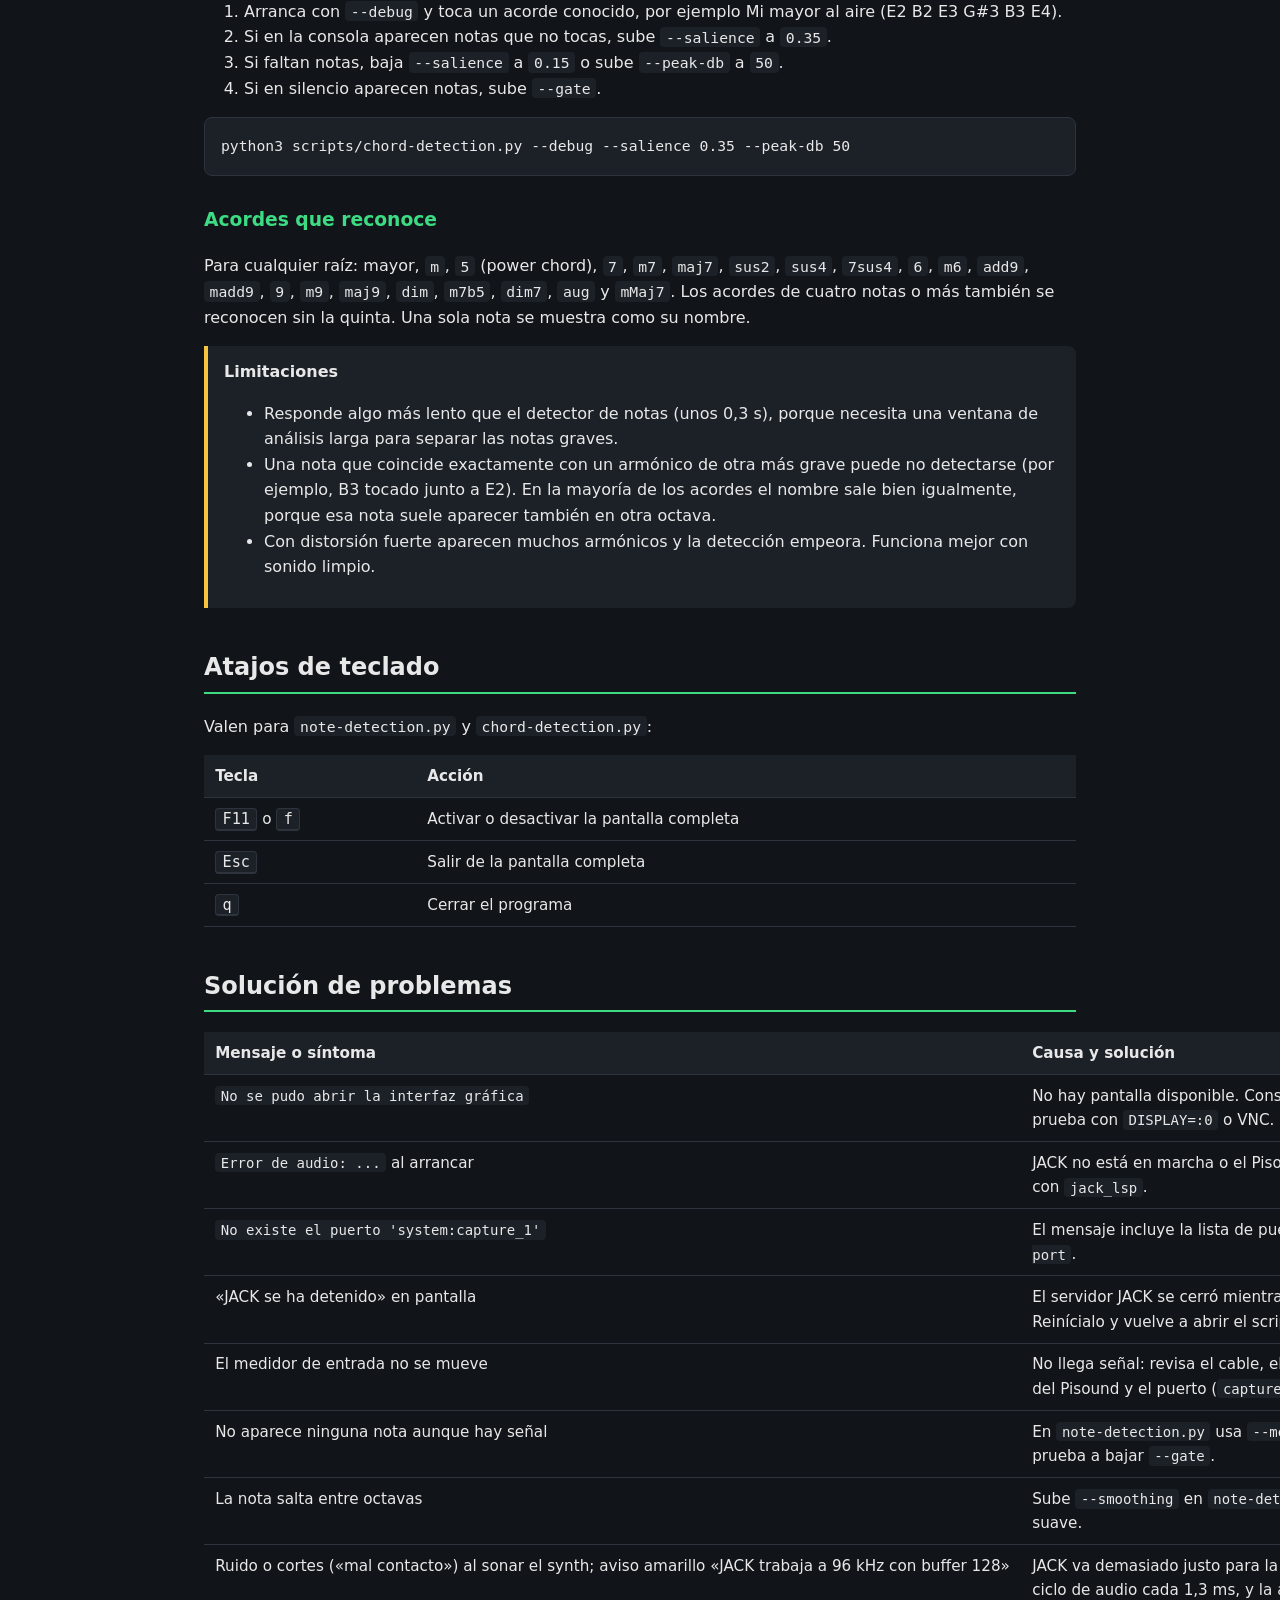
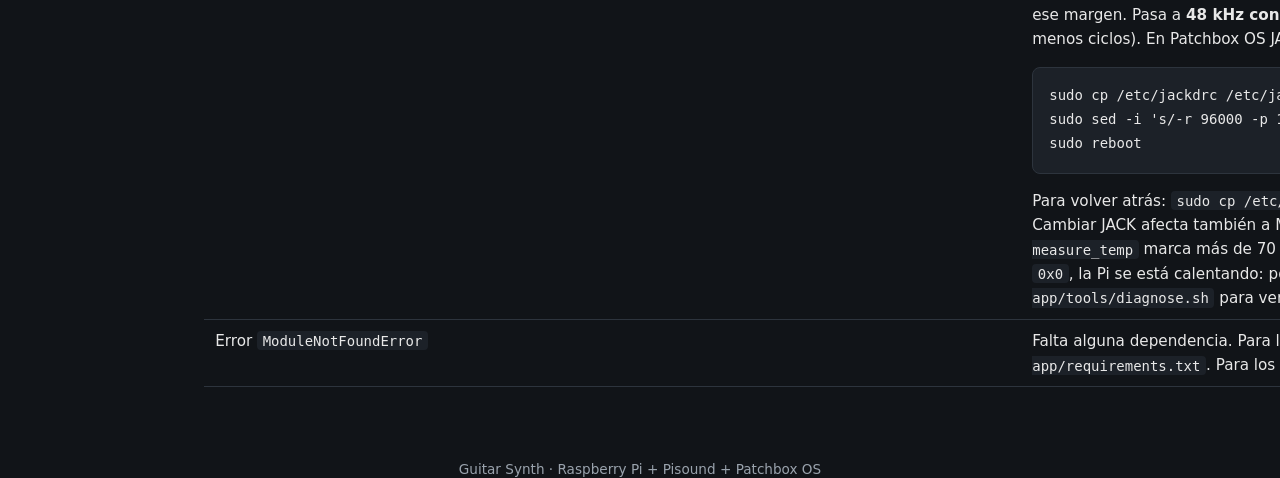
==== commit 78de816d: "* Design fix." ====
--- a/documentation.html
+++ b/documentation.html
@@ -161,15 +161,26 @@
     <tr><td><code>--verbose</code></td><td>desactivado</td><td>Muestra más mensajes, incluidos los de FluidSynth.</td></tr>
   </table>
 
+  <h3>Cómo está organizada la web</h3>
+  <p>La pantalla principal está pensada para tocar: lo que cambias con la mano está siempre a la vista, y el análisis de notas queda en un segundo plano.</p>
+  <ul>
+    <li><strong>Franja superior (siempre fija):</strong> la nota o el acorde que se detecta, en pequeño, una barrita de afinación (modo Notas), el nivel de entrada con la puerta de ruido, el estado del sistema (MODEP, frecuencia, CPU, cortes de audio) y el botón <strong>Pánico</strong>.</li>
+    <li><strong>Instrumento actual (tarjeta grande):</strong> el nombre con su icono, el motor y el banco, y las flechas <strong>‹ ›</strong> para pasar al instrumento anterior o siguiente sin abrir ningún menú. Si transpones, debajo se ve lo que suena realmente. Al tocar el nombre se abre la pestaña Instrumento.</li>
+    <li><strong>Controles rápidos:</strong> Salida, Modo, Transposición, Volumen y Reverb, con botones grandes para usarlos con el móvil o la tablet.</li>
+    <li><strong>Pestañas</strong> (debajo en el móvil, a la derecha en pantallas anchas): Instrumento, Presets, Sonido y Detección.</li>
+  </ul>
+  <p>Enlace directo a una pestaña: <code>http://&lt;ip&gt;:8080/#detection</code> (también <code>#instruments</code>, <code>#presets</code>, <code>#sound</code>).</p>
+
   <h3>Controles de la web</h3>
   <table>
     <tr><th>Control</th><th>Qué hace</th></tr>
     <tr><td>Modo: Notas / Acordes</td><td><strong>Notas</strong>: una nota a la vez (YIN), más rápido y fiable. <strong>Acordes</strong>: varias notas a la vez (análisis espectral), con unos 150–300 ms más de retraso.</td></tr>
     <tr><td>Salida: Synth / Guitarra / Ambos</td><td>Qué llega a las salidas del Pisound. Son conexiones de JACK, sin retraso añadido.</td></tr>
+    <tr><td>Transposición, Volumen, Reverb</td><td>Siempre visibles. La transposición va en semitonos y octavas; volumen y reverb son los controles MIDI del synth.</td></tr>
     <tr><td>Instrumento</td><td>Motor de sonido (FluidSynth o sfizz), banco de sonidos y lista de instrumentos con buscador. Ver <a href="#motores">Motores de sonido</a>.</td></tr>
-    <tr><td>Sonido</td><td>Transposición (semitonos y octavas), volumen, velocity, reverb, tamaño de sala, chorus, seguimiento de bends y su rango.</td></tr>
     <tr><td>Presets</td><td>Guarda y carga combinaciones de instrumento, modo, transposición, efectos y bends. Vienen 74 de fábrica agrupados por familia (teclas, guitarras, bajos, cuerdas, metales, saxos, vientos, synths…), con buscador. Ver <a href="#presets">Presets</a>.</td></tr>
-    <tr><td>Detección</td><td>Puerta de ruido, estabilidad, detección de púa, confianza, sensibilidad de acordes, ventana de acordes y afinación de referencia.</td></tr>
+    <tr><td>Sonido</td><td>Ajuste fino: velocity, tamaño de sala, chorus, seguimiento de bends y su rango.</td></tr>
+    <tr><td>Detección</td><td>Aquí está la <strong>nota en grande</strong> con la aguja de afinación y el medidor de entrada, como herramienta para ajustar. Puerta de ruido, calibración, estabilidad, detección de púa, confianza, sensibilidad de acordes, ventana de acordes y afinación de referencia.</td></tr>
     <tr><td>Pánico</td><td>Apaga todas las notas si alguna se queda colgada.</td></tr>
   </table>
 
